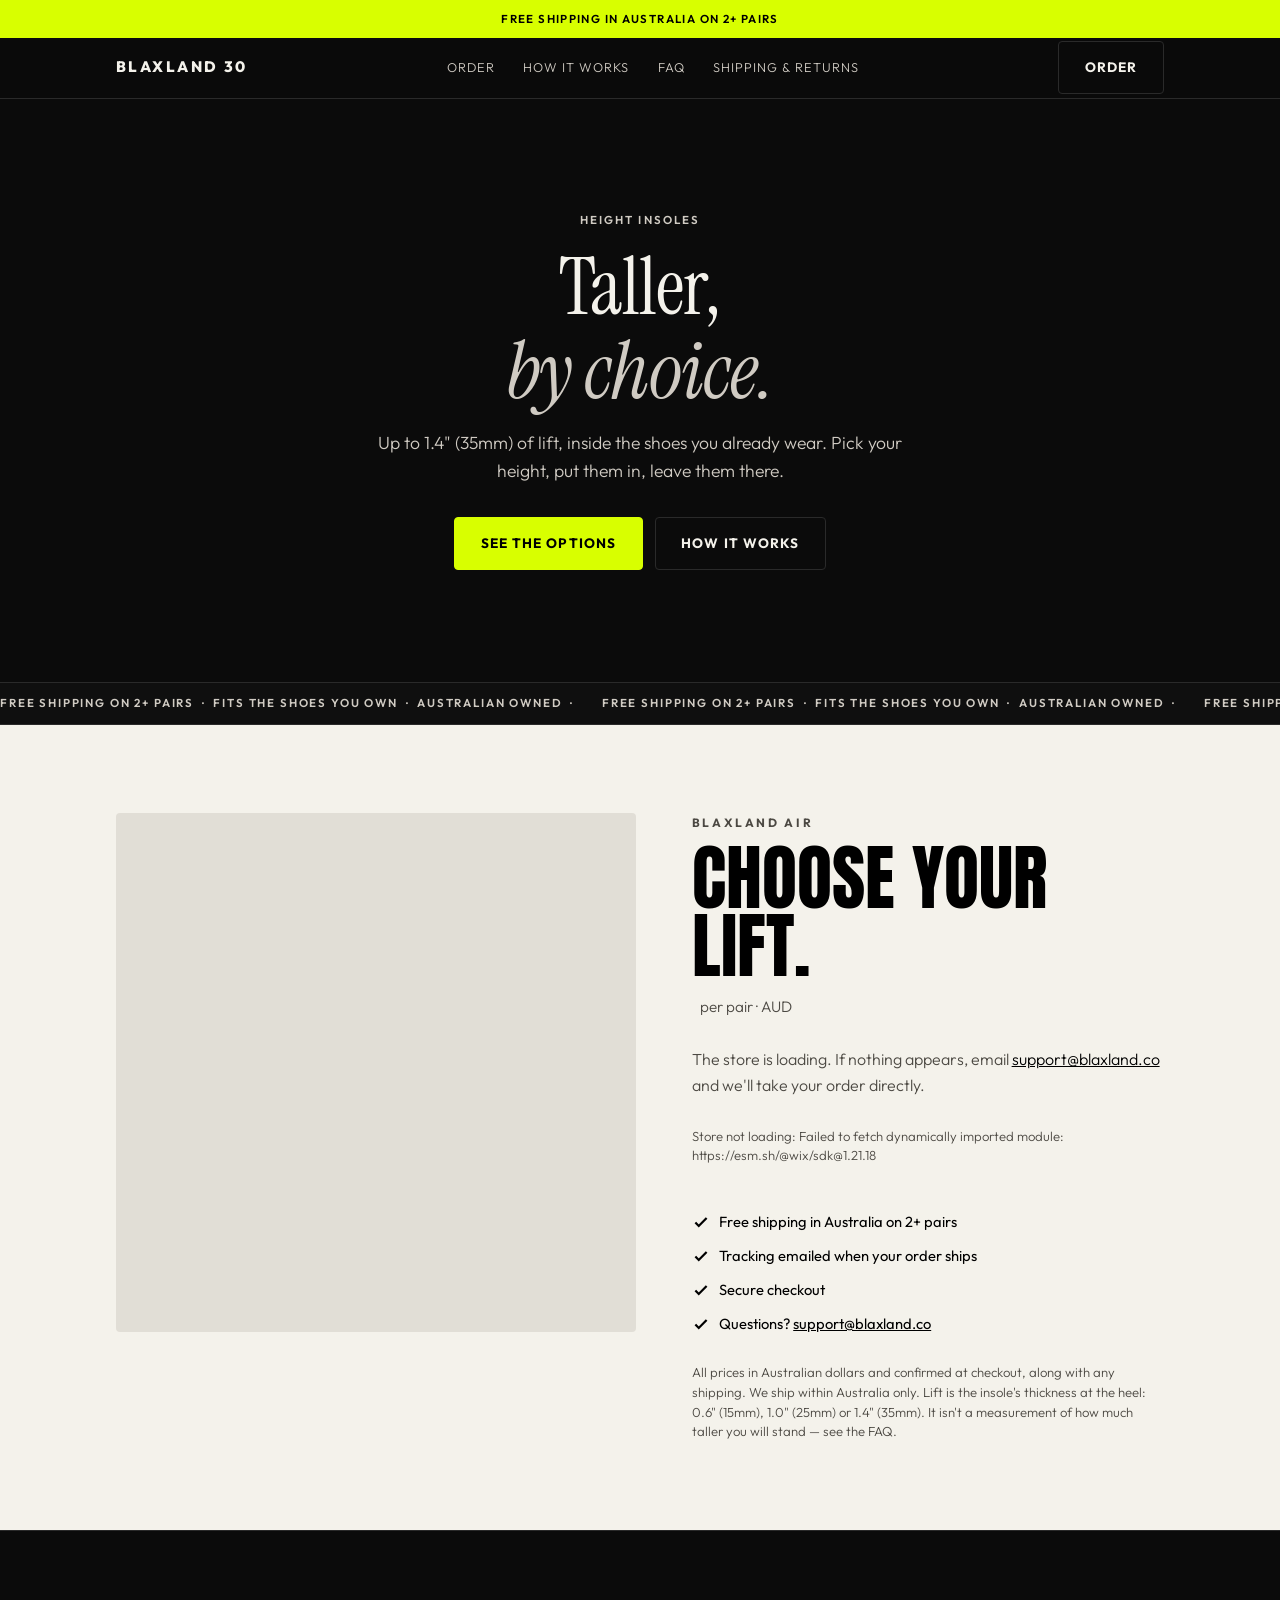
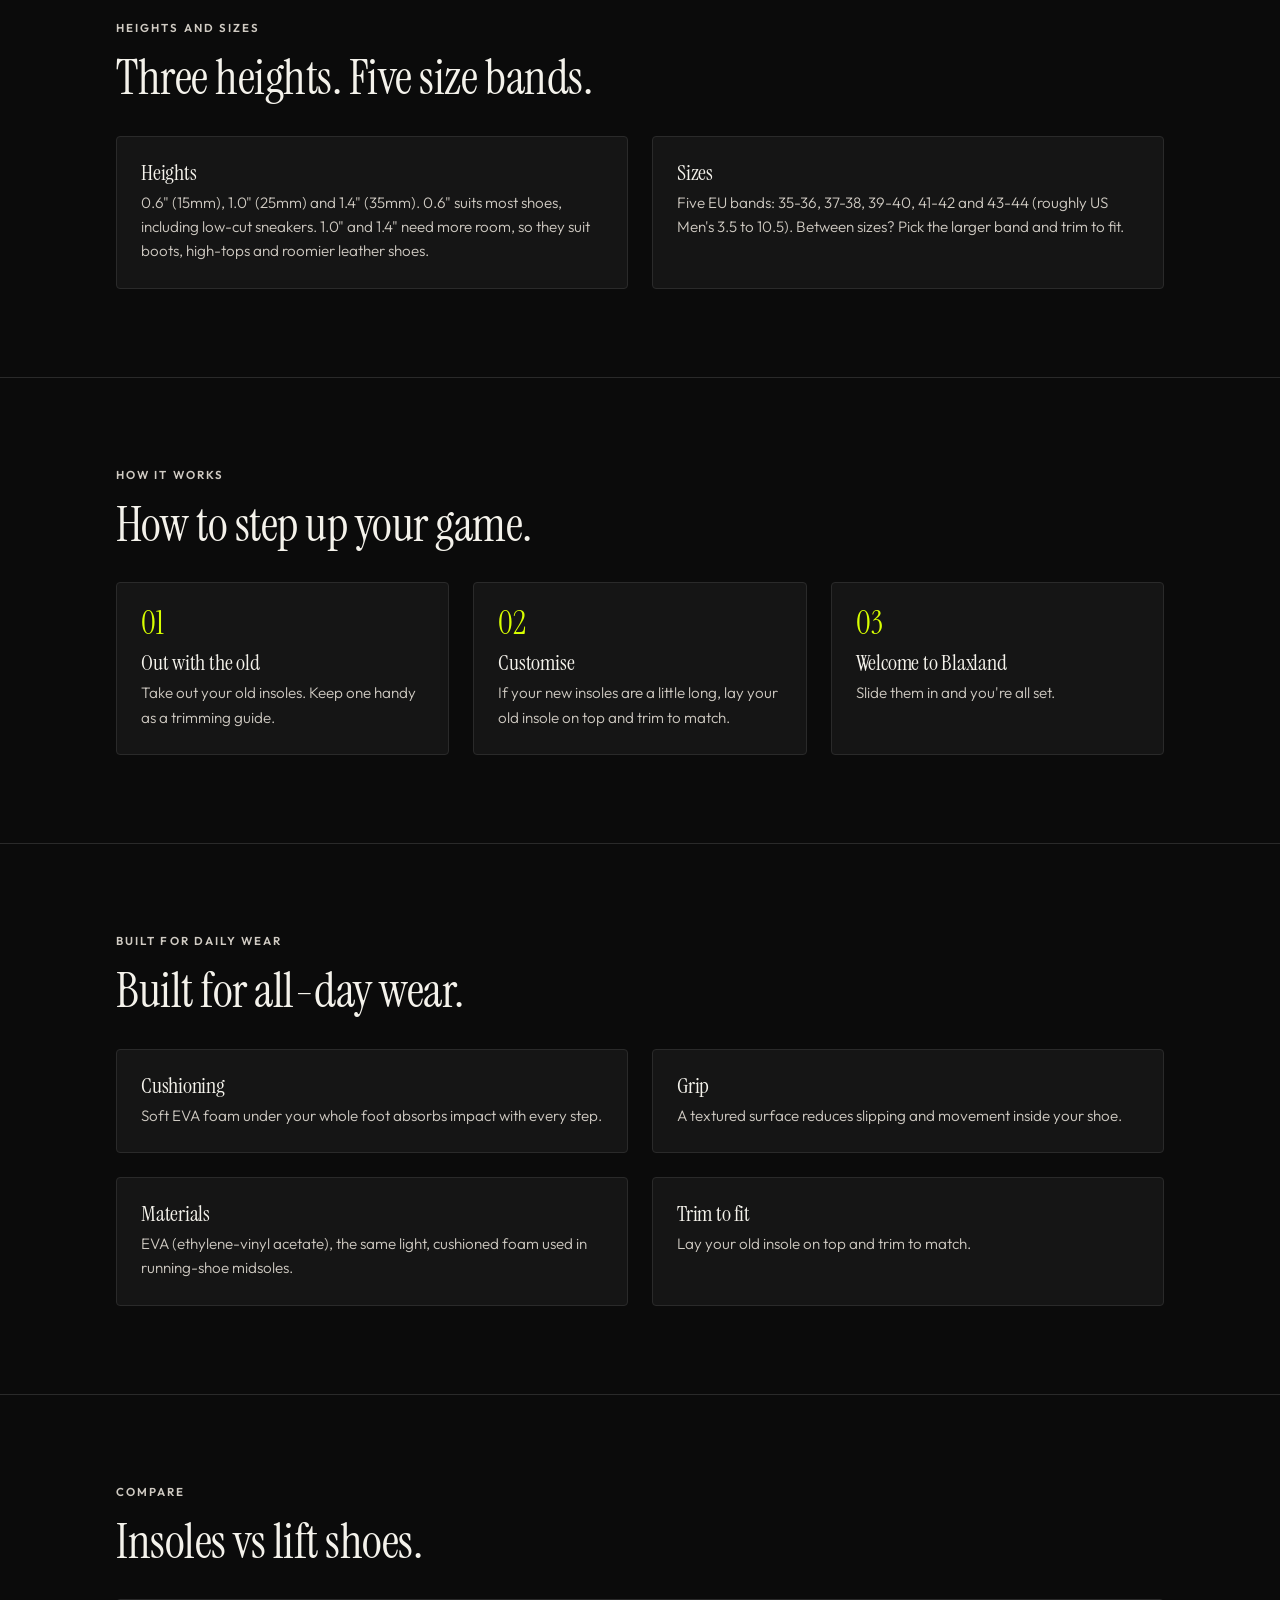
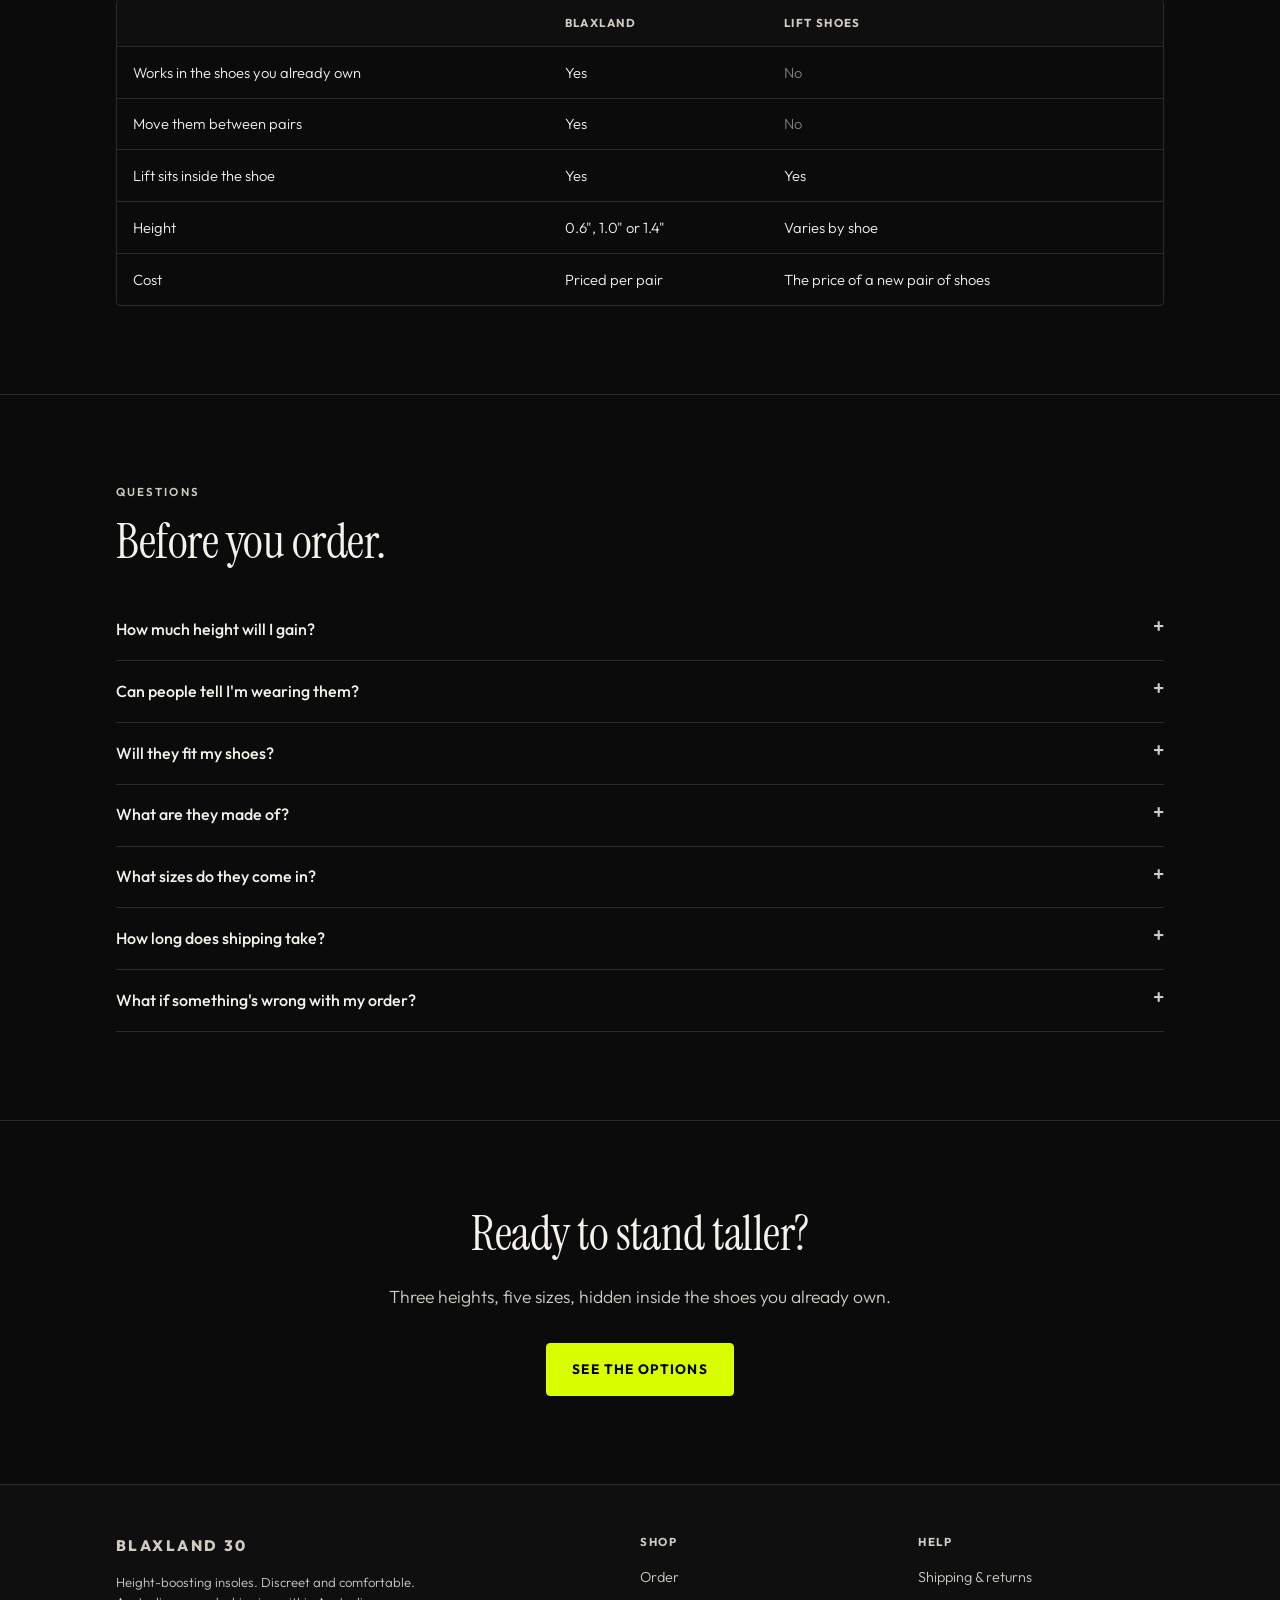
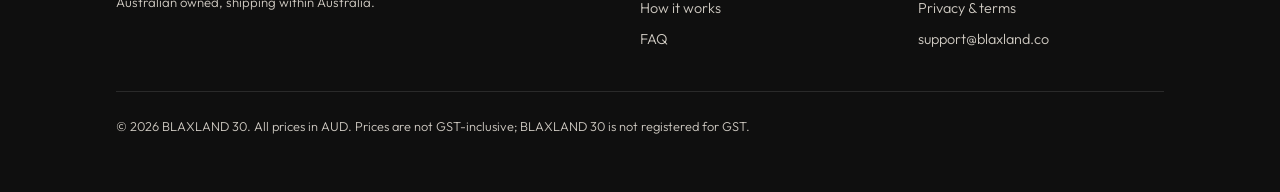
==== index.html @ 65d89110 "Checkout mechanics: welcome coupon, email pre-fill, clean cart, Omnisend - Omnisend snippet on every" ====
<!doctype html>
<html lang="en-AU">
  <head>
    <meta charset="utf-8" />
    <meta name="viewport" content="width=device-width, initial-scale=1" />
    <title>BLAXLAND 30 · Height Insoles</title>
    <meta
      name="description"
      content="Height insoles in 0.6&quot;, 1.0&quot; and 1.4&quot; lifts. EU sizes 35-44. Free shipping in Australia on 2+ pairs."
    />
    <meta name="theme-color" content="#0b0b0b" />
    <link rel="canonical" href="https://blaxland.co/" />

    <meta property="og:type" content="website" />
    <meta property="og:title" content="BLAXLAND 30 · Height Insoles" />
    <meta
      property="og:description"
      content="Height insoles in 0.6&quot;, 1.0&quot; and 1.4&quot; lifts. EU sizes 35-44. Free shipping in Australia on 2+ pairs."
    />
    <meta property="og:url" content="https://blaxland.co/" />

    <link rel="preconnect" href="https://fonts.googleapis.com" />
    <link rel="preconnect" href="https://fonts.gstatic.com" crossorigin />
    <link
      href="https://fonts.googleapis.com/css2?family=Anton&family=Instrument+Serif:ital@0;1&family=Outfit:wght@300;400;500;600;700;800&display=swap"
      rel="stylesheet"
    />
    <link rel="stylesheet" href="assets/css/site.css" />
  </head>

  <body>
    <div class="announce">Free shipping in Australia on 2+ pairs</div>

    <header class="nav">
      <div class="wrap nav-inner">
        <a class="wordmark" href="index.html">BLAXLAND 30</a>
        <ul class="nav-links">
          <li><a href="#order">Order</a></li>
          <li><a href="#how">How it works</a></li>
          <li><a href="#faq">FAQ</a></li>
          <li><a href="policies.html">Shipping &amp; returns</a></li>
        </ul>
        <a class="btn btn-ghost" href="#order">Order</a>
      </div>
    </header>

    <main>
      <!-- HERO -->
      <section class="hero wrap">
        <p class="eyebrow">Height insoles</p>
        <h1>Taller,<br /><em>by choice.</em></h1>
        <p class="lede">
          Up to 1.4" (35mm) of lift, inside the shoes you already wear. Pick
          your height, put them in, leave them there.
        </p>
        <div class="hero-actions">
          <a class="btn" href="#order">See the options</a>
          <a class="btn btn-ghost" href="#how">How it works</a>
        </div>
      </section>

      <div class="marquee" aria-hidden="true">
        <div class="marquee-track">
          <span
            >Free shipping on 2+ pairs &nbsp;·&nbsp; Fits the shoes you own
            &nbsp;·&nbsp; Australian owned &nbsp;·&nbsp;
          </span>
        </div>
      </div>

      <!-- ORDER / PRODUCT ------------------------------------------------ -->
      <section id="order" class="buy" aria-labelledby="buy-title">
        <div class="wrap buy-grid">
          <!-- Filled from the Wix product's own photos by shop.js. -->
          <div class="buy-gallery" id="buy-gallery">
            <div class="buy-main"></div>
          </div>

          <div class="buy-panel">
            <div>
              <p class="buy-eyebrow" id="buy-name">Blaxland Air</p>
              <h2 class="buy-title" id="buy-title">Choose your lift.</h2>
              <!-- Price comes from Wix only; hidden until it does. -->
              <p class="buy-price" id="buy-price" hidden>
                <strong id="shop-price"></strong>
                <span id="buy-welcome" class="buy-welcome" hidden></span>
                <span>per pair · AUD</span>
              </p>
            </div>

            <!-- Live options from Wix Stores. Hidden until they load. -->
            <div id="shop" hidden></div>

            <!-- Shown only if the Wix storefront fails to load. -->
            <div id="static-offers" class="buy-fallback">
              <p>
                The store is loading. If nothing appears, email
                <a href="mailto:support@blaxland.co">support@blaxland.co</a> and
                we'll take your order directly.
              </p>
            </div>

            <p class="fineprint" id="shop-fallback" hidden></p>

            <ul class="buy-assure">
              <li>
                <svg width="18" height="18" viewBox="0 0 16 16" fill="none" aria-hidden="true"><path d="M3 8.5l3 3 7-7" stroke="currentColor" stroke-width="2"></path></svg>
                Free shipping in Australia on 2+ pairs
              </li>
              <li>
                <svg width="18" height="18" viewBox="0 0 16 16" fill="none" aria-hidden="true"><path d="M3 8.5l3 3 7-7" stroke="currentColor" stroke-width="2"></path></svg>
                Tracking emailed when your order ships
              </li>
              <li>
                <svg width="18" height="18" viewBox="0 0 16 16" fill="none" aria-hidden="true"><path d="M3 8.5l3 3 7-7" stroke="currentColor" stroke-width="2"></path></svg>
                Secure checkout
              </li>
              <li>
                <svg width="18" height="18" viewBox="0 0 16 16" fill="none" aria-hidden="true"><path d="M3 8.5l3 3 7-7" stroke="currentColor" stroke-width="2"></path></svg>
                <span>Questions? <a href="mailto:support@blaxland.co">support@blaxland.co</a></span>
              </li>
            </ul>

            <p class="fineprint" style="margin: 0">
              All prices in Australian dollars and confirmed at checkout, along
              with any shipping. We ship within Australia only. Lift is the
              insole's thickness at the heel: 0.6" (15mm), 1.0" (25mm) or
              1.4" (35mm). It isn't a measurement of how much taller you will
              stand — see the FAQ.
            </p>
          </div>
        </div>
      </section>

      <!-- SIZING ---------------------------------------------------------- -->
      <section>
        <div class="wrap">
          <p class="eyebrow">Heights and sizes</p>
          <h2>Three heights. Five size bands.</h2>
          <div class="grid grid-2" style="margin-top: 2rem">
            <div class="card">
              <h3>Heights</h3>
              <p>
                0.6" (15mm), 1.0" (25mm) and 1.4" (35mm). 0.6" suits most
                shoes, including low-cut sneakers. 1.0" and 1.4" need more
                room, so they suit boots, high-tops and roomier leather shoes.
              </p>
            </div>
            <div class="card">
              <h3>Sizes</h3>
              <p>
                Five EU bands: 35-36, 37-38, 39-40, 41-42 and 43-44 (roughly US
                Men's 3.5 to 10.5). Between sizes? Pick the larger band and trim
                to fit.
              </p>
            </div>
          </div>
        </div>
      </section>

      <!-- HOW IT WORKS ---------------------------------------------------- -->
      <section id="how">
        <div class="wrap">
          <p class="eyebrow">How it works</p>
          <h2>How to step up your game.</h2>
          <div class="grid grid-3" style="margin-top: 2rem">
            <div class="card">
              <span class="step-num">01</span>
              <h3>Out with the old</h3>
              <p>
                Take out your old insoles. Keep one handy as a trimming guide.
              </p>
            </div>
            <div class="card">
              <span class="step-num">02</span>
              <h3>Customise</h3>
              <p>
                If your new insoles are a little long, lay your old insole on top
                and trim to match.
              </p>
            </div>
            <div class="card">
              <span class="step-num">03</span>
              <h3>Welcome to Blaxland</h3>
              <p>Slide them in and you're all set.</p>
            </div>
          </div>
        </div>
      </section>

      <!-- COMFORT --------------------------------------------------------- -->
      <section>
        <div class="wrap">
          <p class="eyebrow">Built for daily wear</p>
          <h2>Built for all-day wear.</h2>
          <div class="grid grid-2" style="margin-top: 2rem">
            <div class="card">
              <h3>Cushioning</h3>
              <p>
                Soft EVA foam under your whole foot absorbs impact with every
                step.
              </p>
            </div>
            <div class="card">
              <h3>Grip</h3>
              <p>
                A textured surface reduces slipping and movement inside your
                shoe.
              </p>
            </div>
            <div class="card">
              <h3>Materials</h3>
              <p>
                EVA (ethylene-vinyl acetate), the same light, cushioned foam used
                in running-shoe midsoles.
              </p>
            </div>
            <div class="card">
              <h3>Trim to fit</h3>
              <p>Lay your old insole on top and trim to match.</p>
            </div>
          </div>
        </div>
      </section>

      <!-- COMPARISON ------------------------------------------------------ -->
      <section>
        <div class="wrap">
          <p class="eyebrow">Compare</p>
          <h2>Insoles vs lift shoes.</h2>
          <div class="table-scroll" style="margin-top: 2rem">
            <table>
              <thead>
                <tr>
                  <th scope="col">&nbsp;</th>
                  <th scope="col">Blaxland</th>
                  <th scope="col">Lift shoes</th>
                </tr>
              </thead>
              <tbody>
                <tr>
                  <td>Works in the shoes you already own</td>
                  <td class="yes">Yes</td>
                  <td class="no">No</td>
                </tr>
                <tr>
                  <td>Move them between pairs</td>
                  <td class="yes">Yes</td>
                  <td class="no">No</td>
                </tr>
                <tr>
                  <td>Lift sits inside the shoe</td>
                  <td class="yes">Yes</td>
                  <td class="yes">Yes</td>
                </tr>
                <tr>
                  <td>Height</td>
                  <td>0.6", 1.0" or 1.4"</td>
                  <td>Varies by shoe</td>
                </tr>
                <tr>
                  <td>Cost</td>
                  <td>Priced per pair</td>
                  <td>The price of a new pair of shoes</td>
                </tr>
              </tbody>
            </table>
          </div>
        </div>
      </section>

      <!-- FAQ -->
      <section id="faq">
        <div class="wrap">
          <p class="eyebrow">Questions</p>
          <h2>Before you order.</h2>

          <div style="margin-top: 2rem">
            <details>
              <summary>How much height will I gain?</summary>
              <div class="answer">
                Choose 0.6" (15mm), 1.0" (25mm) or 1.4" (35mm) of heel lift.
                That figure is the thickness of the insole, not a promise about
                your standing height — some of the lift is absorbed by your foot
                and the shoe, and how much varies between people and between
                shoes. Start with 0.6" for low-cut shoes and go taller in boots
                and high-tops.
              </div>
            </details>

            <details>
              <summary>Can people tell I'm wearing them?</summary>
              <div class="answer">
                Not if you match the lift to the shoe. The insole sits
                completely inside, so there's no visible heel.
              </div>
            </details>

            <details>
              <summary>Will they fit my shoes?</summary>
              <div class="answer">
                0.6" suits most shoes, including low-cut sneakers. 1.0" and
                1.4" need more room, so they suit boots, high-tops and roomier
                leather shoes.
              </div>
            </details>

            <details>
              <summary>What are they made of?</summary>
              <div class="answer">
                EVA (ethylene-vinyl acetate), a flexible, lightweight foam. We
                chose it for comfort, shock absorption and, of course, the lift.
              </div>
            </details>

            <details>
              <summary>What sizes do they come in?</summary>
              <div class="answer">
                Five EU size bands: 35-36, 37-38, 39-40, 41-42 and 43-44
                (roughly US Men's 3.5 to 10.5). Between sizes? Pick the larger
                band and trim to fit.
              </div>
            </details>

            <details>
              <summary>How long does shipping take?</summary>
              <div class="answer">
                We ship within Australia only. Shipping is calculated and shown
                at checkout, before you pay. We'll email you a tracking link
                when your order ships. We're currently confirming delivery times
                with our supplier and will publish them here rather than guess.
              </div>
            </details>

            <details>
              <summary>What if something's wrong with my order?</summary>
              <div class="answer">
                Email
                <a href="mailto:support@blaxland.co">support@blaxland.co</a> with
                your order number. If an item is faulty or not as described you
                are entitled to a repair, replacement or refund under the
                Australian Consumer Law, and nothing we say takes that away.
              </div>
            </details>
          </div>
        </div>
      </section>

      <section>
        <div class="wrap" style="text-align: center">
          <h2>Ready to stand taller?</h2>
          <p class="lede" style="margin-inline: auto">
            Three heights, five sizes, hidden inside the shoes you already own.
          </p>
          <div class="hero-actions">
            <a class="btn" href="#order">See the options</a>
          </div>
        </div>
      </section>
    </main>

    <footer>
      <div class="wrap">
        <div class="footer-grid">
          <div>
            <a class="wordmark" href="index.html">BLAXLAND 30</a>
            <p class="fineprint" style="margin-top: 0.9rem; max-width: 22rem">
              Height-boosting insoles. Discreet and comfortable. Australian
              owned, shipping within Australia.
            </p>
          </div>
          <div>
            <h4>Shop</h4>
            <ul>
              <li><a href="#order">Order</a></li>
              <li><a href="#how">How it works</a></li>
              <li><a href="#faq">FAQ</a></li>
            </ul>
          </div>
          <div>
            <h4>Help</h4>
            <ul>
              <li><a href="policies.html">Shipping &amp; returns</a></li>
              <li><a href="policies.html#privacy">Privacy &amp; terms</a></li>
              <li>
                <a href="mailto:support@blaxland.co">support@blaxland.co</a>
              </li>
            </ul>
          </div>
        </div>
        <p class="footer-legal">
          &copy; <span data-year>2026</span> BLAXLAND 30. All prices in AUD.
          Prices are not GST-inclusive; BLAXLAND 30 is not registered for GST.
        </p>
      </div>
    </footer>

    <script src="assets/js/site.js"></script>
    <script src="assets/js/wix-config.js"></script>
    <script type="module" src="assets/js/shop.js"></script>
    <!-- Omnisend: signup popup, form events and on-site tracking. Brand ID is
         public (it ships to every visitor's browser by design). -->
    <script type="text/javascript">
      window.omnisend = window.omnisend || [];
      omnisend.push(["brandID", "6ae2e3609a7bffffbe02c03d"]);
      omnisend.push(["track", "$pageViewed"]);
      !function(){var e=document.createElement("script");e.type="text/javascript",e.async=!0,e.src="https://omnisnippet1.com/inshop/launcher-v2.js";var t=document.getElementsByTagName("script")[0];t.parentNode.insertBefore(e,t)}();
    </script>
  </body>
</html>
---- assets/css/site.css ----
/* BLAXLAND 30 — design tokens.
   Base and type carried over from the Base44 build; accent rebuilt around the
   product's lime.

   THE LIME RULE, and it is not negotiable:
     black on lime .... 18.2:1   use this
     lime on near-black 17.1:1   use this
     WHITE on lime ..... 1.2:1   never. fails every standard.
     lime on cream ..... 1.0:1   never. literally invisible.
   Lime is a surface you put BLACK text on, or text on a dark background.
   Anywhere --lime is a background, the foreground must be --ink.

   Hue 69deg is sampled from the product images (three files agreed at 66-72).
   Saturation is pushed well past the product's own ~55% for screen punch, so
   the accent is more vivid than the physical insole. Confirm against a real
   photo before launch.

   Run tools/contrast.py after ANY change here. Every pair must pass WCAG AA.
*/

:root {
  --bg: #0b0b0b;
  --ink: #000;
  --surface: hsl(0 0% 8.2%);
  --surface-2: hsl(0 0% 5.9%);
  --fg: hsl(42 31% 94%);
  --muted: hsl(37 12% 79%);
  --muted-bg: hsl(0 0% 12%);

  /* The one accent. ~5% of the page, reserved for the action. */
  --lime: #d8ff00;
  --lime-dim: #c7ea00;

  /* Urgency only — a price drop, low stock. Tiny surface area.
     Never a second button; the page must only ever have one loudest thing. */
  --magenta: #ed2ad0;

  --border: hsl(0 0% 16.5%);
  --radius: 0.25rem;
  --font-heading: "Instrument Serif", Georgia, "Times New Roman", serif;
  --font-body: "Outfit", ui-sans-serif, system-ui, -apple-system, sans-serif;
  /* Condensed display face for the buy block's headline and lift figures. */
  --font-display: "Anton", Impact, "Arial Narrow", sans-serif;

  /* Paper: the light ground of the buy block. --paper matches --fg, so the
     cream text colour and the cream panel are one colour, not two. Lime is
     never text or a lone boundary on paper (1.0:1) — only an accent sitting
     on --ink, or a button wearing an ink border. */
  --paper: hsl(42 31% 94%);
  --paper-2: hsl(43 15% 86%);
  --ink-soft: hsl(40 6% 28%);
  --line: hsl(40 6% 50%);
  --wrap: 68rem;
}

*,
*::before,
*::after {
  box-sizing: border-box;
}

html {
  scroll-behavior: smooth;
  -webkit-text-size-adjust: 100%;
}

body {
  margin: 0;
  background: var(--bg);
  color: var(--fg);
  font-family: var(--font-body);
  font-size: 1rem;
  line-height: 1.6;
  font-weight: 300;
  overflow-x: hidden;
}

img,
video {
  max-width: 100%;
  height: auto;
  display: block;
}

a {
  color: inherit;
}

::selection {
  background: var(--lime);
  color: var(--ink);
}

:focus-visible {
  outline: 2px solid var(--lime);
  outline-offset: 3px;
}

/* ---------- type ---------- */

h1,
h2,
h3 {
  font-family: var(--font-heading);
  font-weight: 400;
  letter-spacing: -0.01em;
  line-height: 1.05;
  margin: 0 0 0.5em;
}

h1 {
  font-size: clamp(2.5rem, 11vw, 5rem);
}
h2 {
  font-size: clamp(1.9rem, 7vw, 3rem);
}
h3 {
  font-size: clamp(1.15rem, 4vw, 1.4rem);
}

p {
  margin: 0 0 1rem;
}

.eyebrow {
  font-family: var(--font-body);
  font-size: 0.72rem;
  font-weight: 600;
  letter-spacing: 0.18em;
  text-transform: uppercase;
  color: var(--muted);
  margin: 0 0 1rem;
}

.lede {
  font-size: 1.1rem;
  color: var(--muted);
  max-width: 34rem;
}

.muted {
  color: var(--muted);
}

.fineprint {
  font-size: 0.82rem;
  color: var(--muted);
  line-height: 1.5;
}

/* ---------- layout ---------- */

.wrap {
  width: 100%;
  max-width: var(--wrap);
  margin-inline: auto;
  padding-inline: 1.25rem;
}

section {
  padding-block: clamp(3rem, 9vw, 5.5rem);
  border-top: 1px solid var(--border);
}

section:first-of-type {
  border-top: 0;
}

.grid {
  display: grid;
  gap: 1.5rem;
}

@media (min-width: 46rem) {
  .grid-2 {
    grid-template-columns: repeat(2, 1fr);
  }
  .grid-3 {
    grid-template-columns: repeat(3, 1fr);
  }
  .grid-4 {
    grid-template-columns: repeat(4, 1fr);
  }
}

/* ---------- announcement + nav ---------- */

.announce {
  background: var(--lime);
  color: var(--ink);
  text-align: center;
  font-size: 0.72rem;
  font-weight: 600;
  letter-spacing: 0.12em;
  text-transform: uppercase;
  padding: 0.6rem 1rem;
}

.nav {
  position: sticky;
  top: 0;
  z-index: 50;
  background: rgba(11, 11, 11, 0.92);
  backdrop-filter: blur(10px);
  border-bottom: 1px solid var(--border);
}

.nav-inner {
  display: flex;
  align-items: center;
  justify-content: space-between;
  gap: 1rem;
  min-height: 3.75rem;
}

.wordmark {
  font-family: var(--font-body);
  font-weight: 800;
  letter-spacing: 0.16em;
  font-size: 0.95rem;
  text-decoration: none;
  white-space: nowrap;
}

.nav-links {
  display: none;
  gap: 1.75rem;
  list-style: none;
  margin: 0;
  padding: 0;
  font-size: 0.8rem;
  letter-spacing: 0.08em;
  text-transform: uppercase;
}

.nav-links a {
  text-decoration: none;
  color: var(--muted);
  transition: color 0.15s;
}

.nav-links a:hover {
  color: var(--fg);
}

@media (min-width: 52rem) {
  .nav-links {
    display: flex;
  }
}

/* ---------- hero ---------- */

.hero {
  padding-block: clamp(3.5rem, 12vw, 7rem);
  text-align: center;
}

.hero h1 {
  margin-bottom: 1rem;
}

.hero h1 em {
  font-style: italic;
  color: var(--muted);
}

.hero .lede {
  margin-inline: auto;
}

.hero-actions {
  display: flex;
  flex-wrap: wrap;
  gap: 0.75rem;
  justify-content: center;
  margin-top: 2rem;
}

/* ---------- buttons ---------- */

.btn {
  display: inline-flex;
  align-items: center;
  justify-content: center;
  gap: 0.5rem;
  padding: 0.9rem 1.6rem;
  border: 1px solid var(--lime);
  border-radius: var(--radius);
  background: var(--lime);
  color: var(--ink);
  font-family: var(--font-body);
  font-size: 0.85rem;
  font-weight: 700;
  letter-spacing: 0.08em;
  text-transform: uppercase;
  text-decoration: none;
  cursor: pointer;
  transition: opacity 0.15s, background 0.15s;
}

.btn:hover {
  opacity: 0.85;
}

.btn-ghost {
  background: transparent;
  color: var(--fg);
  border-color: var(--border);
}

.btn-ghost:hover {
  border-color: var(--fg);
  opacity: 1;
}

.btn[aria-disabled="true"] {
  opacity: 0.4;
  cursor: not-allowed;
  pointer-events: none;
}

.btn-block {
  width: 100%;
}

/* ---------- marquee ---------- */

.marquee {
  overflow: hidden;
  border-block: 1px solid var(--border);
  background: var(--surface-2);
  padding-block: 0.7rem;
}

.marquee-track {
  display: flex;
  width: max-content;
  animation: marquee 22s linear infinite;
}

.marquee span {
  font-size: 0.72rem;
  font-weight: 600;
  letter-spacing: 0.16em;
  text-transform: uppercase;
  color: var(--muted);
  white-space: nowrap;
  padding-right: 1.5rem;
}

@keyframes marquee {
  from {
    transform: translateX(0);
  }
  to {
    transform: translateX(-33.3333%);
  }
}

/* ---------- offers ---------- */

.offers {
  display: grid;
  gap: 1rem;
}

@media (min-width: 46rem) {
  .offers {
    grid-template-columns: repeat(3, 1fr);
    align-items: start;
  }
}

.offer {
  position: relative;
  border: 1px solid var(--border);
  border-radius: var(--radius);
  background: var(--surface);
  padding: 1.75rem 1.5rem 1.5rem;
  display: flex;
  flex-direction: column;
  gap: 0.35rem;
}

.offer[data-featured] {
  border-color: var(--fg);
}

.offer-badge {
  position: absolute;
  top: -0.65rem;
  left: 1.5rem;
  background: var(--lime);
  color: var(--ink);
  font-size: 0.64rem;
  font-weight: 700;
  letter-spacing: 0.12em;
  text-transform: uppercase;
  padding: 0.25rem 0.6rem;
  border-radius: var(--radius);
}

.offer-label {
  font-size: 0.75rem;
  font-weight: 600;
  letter-spacing: 0.14em;
  text-transform: uppercase;
  color: var(--muted);
}

.offer-price {
  font-family: var(--font-heading);
  font-size: 2.5rem;
  line-height: 1;
  margin: 0.25rem 0;
}

.offer-per {
  font-size: 0.85rem;
  color: var(--muted);
}

.offer-note {
  font-size: 0.88rem;
  color: var(--muted);
  margin: 0.5rem 0 1.25rem;
  flex: 1;
}

/* ---------- live product from Wix ----------
   Built only from existing tokens. No new colours, no new type, no new
   radius — the live card has to sit beside the static ones unnoticed. */

.shop-img {
  width: 100%;
  aspect-ratio: 1 / 1;
  object-fit: cover;
  border-radius: var(--radius);
  background: var(--surface-2);
  margin-bottom: 1.1rem;
}

/* ---------- blur-up image placeholder ----------
   The wrapper carries an inline aspect-ratio and a ~20px blurred copy of the
   photo as a background data-URI. The space is reserved before anything loads
   (so the page never jumps — CLS stays at zero) and the visitor sees a blurred
   impression of the real photo immediately, with no extra request. The full
   image fades in on top once it arrives. Generate both with tools/images.py. */

.ph {
  position: relative;
  width: 100%;
  overflow: hidden;
  border-radius: var(--radius);
  background-color: var(--surface-2);
  background-size: cover;
  background-position: center;
  background-repeat: no-repeat;
}

.ph img {
  display: block;
  width: 100%;
  height: auto;
  opacity: 0;
  transition: opacity 0.35s ease;
}

.ph img.loaded {
  opacity: 1;
}

@media (prefers-reduced-motion: reduce) {
  .ph img {
    transition: none;
  }
}

.field {
  display: block;
  margin: 0 0 0.85rem;
}

.field-label {
  display: block;
  font-size: 0.72rem;
  font-weight: 600;
  letter-spacing: 0.14em;
  text-transform: uppercase;
  color: var(--muted);
  margin-bottom: 0.4rem;
}

.field select {
  width: 100%;
  padding: 0.75rem 2.2rem 0.75rem 0.9rem;
  background-color: var(--surface-2);
  color: var(--fg);
  border: 1px solid var(--border);
  border-radius: var(--radius);
  font-family: var(--font-body);
  font-size: 0.95rem;
  line-height: 1.3;
  appearance: none;
  cursor: pointer;
  background-image: url("data:image/svg+xml,%3Csvg xmlns='http://www.w3.org/2000/svg' width='12' height='8' viewBox='0 0 12 8'%3E%3Cpath fill='%23CFCAC3' d='M1 1.5 6 6.5l5-5'/%3E%3C/svg%3E");
  background-repeat: no-repeat;
  background-position: right 0.9rem center;
}

.field select:hover {
  border-color: var(--fg);
}

#shop-msg:empty {
  display: none;
}

#shop-msg {
  margin: 0.75rem 0 0;
}

/* ---------- feature rows / cards ---------- */

.card {
  border: 1px solid var(--border);
  border-radius: var(--radius);
  background: var(--surface);
  padding: 1.5rem;
}

.card h3 {
  margin-bottom: 0.4rem;
}

.card p {
  margin: 0;
  color: var(--muted);
  font-size: 0.95rem;
}

.step-num {
  font-family: var(--font-heading);
  font-size: 2rem;
  color: var(--lime);
  line-height: 1;
  display: block;
  margin-bottom: 0.75rem;
}

/* ---------- comparison table ---------- */

.table-scroll {
  overflow-x: auto;
  border: 1px solid var(--border);
  border-radius: var(--radius);
}

table {
  width: 100%;
  border-collapse: collapse;
  font-size: 0.92rem;
  min-width: 30rem;
}

th,
td {
  text-align: left;
  padding: 0.85rem 1rem;
  border-bottom: 1px solid var(--border);
}

thead th {
  font-family: var(--font-body);
  font-size: 0.72rem;
  font-weight: 700;
  letter-spacing: 0.12em;
  text-transform: uppercase;
  color: var(--muted);
  background: var(--surface-2);
}

tbody tr:last-child td {
  border-bottom: 0;
}

.yes {
  color: var(--fg);
}
.no {
  color: var(--muted);
  opacity: 0.6;
}

/* ---------- FAQ ---------- */

details {
  border-bottom: 1px solid var(--border);
}

details summary {
  cursor: pointer;
  padding: 1.1rem 2rem 1.1rem 0;
  font-weight: 500;
  position: relative;
  list-style: none;
}

details summary::-webkit-details-marker {
  display: none;
}

details summary::after {
  content: "+";
  position: absolute;
  right: 0;
  top: 1rem;
  font-size: 1.3rem;
  color: var(--muted);
  line-height: 1;
}

details[open] summary::after {
  content: "–";
}

details .answer {
  padding: 0 0 1.2rem;
  color: var(--muted);
  max-width: 48rem;
}

/* ---------- notice ---------- */

/* Urgency only. If this appears more than once on a page, something is wrong. */
.notice {
  border: 1px solid var(--magenta);
  border-left-width: 3px;
  border-radius: var(--radius);
  background: rgba(237, 42, 208, 0.08);
  padding: 1.1rem 1.25rem;
  font-size: 0.92rem;
}

.notice strong {
  display: block;
  margin-bottom: 0.3rem;
  font-weight: 600;
}

/* ---------- footer ---------- */

footer {
  border-top: 1px solid var(--border);
  padding-block: 3rem 2.5rem;
  background: var(--surface-2);
}

.footer-grid {
  display: grid;
  gap: 2rem;
}

@media (min-width: 46rem) {
  .footer-grid {
    grid-template-columns: 2fr 1fr 1fr;
  }
}

footer h4 {
  font-family: var(--font-body);
  font-size: 0.72rem;
  font-weight: 700;
  letter-spacing: 0.14em;
  text-transform: uppercase;
  color: var(--muted);
  margin: 0 0 0.9rem;
}

footer ul {
  list-style: none;
  margin: 0;
  padding: 0;
  display: grid;
  gap: 0.5rem;
  font-size: 0.9rem;
}

footer a {
  color: var(--muted);
  text-decoration: none;
}

footer a:hover {
  color: var(--fg);
}

.footer-legal {
  margin-top: 2.5rem;
  padding-top: 1.5rem;
  border-top: 1px solid var(--border);
  font-size: 0.8rem;
  color: var(--muted);
}

/* ---------- policy tabs ---------- */

.policy-nav {
  display: flex;
  flex-wrap: wrap;
  gap: 0.5rem;
  margin-bottom: 2.5rem;
}

.policy-nav a {
  font-size: 0.78rem;
  font-weight: 600;
  letter-spacing: 0.1em;
  text-transform: uppercase;
  text-decoration: none;
  padding: 0.55rem 1rem;
  border: 1px solid var(--border);
  border-radius: var(--radius);
  color: var(--muted);
}

.policy-nav a:hover {
  border-color: var(--fg);
  color: var(--fg);
}

.policy-block {
  margin-bottom: 3rem;
  scroll-margin-top: 5rem;
}

.policy-block dl {
  margin: 0;
}

.policy-block dt {
  font-weight: 600;
  margin-top: 1.5rem;
}

.policy-block dd {
  margin: 0.35rem 0 0;
  color: var(--muted);
}

@media (prefers-reduced-motion: reduce) {
  html {
    scroll-behavior: auto;
  }
  *,
  *::before,
  *::after {
    animation-duration: 0.01ms !important;
    animation-iteration-count: 1 !important;
    transition-duration: 0.01ms !important;
  }
}

/* ---------- buy block (product page) ----------
   Light "paper" panel so the moment of purchase is the brightest thing on a
   dark page. Same lime rule applies: the button is lime with ink text AND an
   ink border, because lime against paper has no visible edge at all. */

.buy {
  background: var(--paper);
  color: var(--ink);
  border-top: 0;
}

.buy a {
  color: var(--ink);
}

.buy :focus-visible {
  outline-color: var(--ink);
}

.buy-grid {
  display: grid;
  gap: 2.5rem;
  align-items: start;
}

@media (min-width: 52rem) {
  .buy-grid {
    grid-template-columns: minmax(0, 1.1fr) minmax(0, 1fr);
    gap: 3.5rem;
  }
  /* Clears the sticky header (min-height 3.75rem) with room to spare. */
  .buy-gallery {
    position: sticky;
    top: 5.25rem;
  }
}

.buy-main {
  width: 100%;
  aspect-ratio: 1 / 1;
  border-radius: var(--radius);
  background: var(--paper-2);
  overflow: hidden;
}

.buy-main img {
  width: 100%;
  height: 100%;
  object-fit: cover;
}

.buy-thumbs {
  display: flex;
  flex-wrap: wrap;
  gap: 0.6rem;
  margin-top: 0.6rem;
}

.buy-thumb {
  width: 4.5rem;
  height: 4.5rem;
  padding: 0;
  border: 1px solid var(--line);
  border-radius: var(--radius);
  background: var(--paper-2);
  overflow: hidden;
  cursor: pointer;
}

.buy-thumb[aria-pressed="true"] {
  border: 2px solid var(--ink);
}

.buy-thumb img {
  width: 100%;
  height: 100%;
  object-fit: cover;
}

.buy-panel {
  display: flex;
  flex-direction: column;
  gap: 1.75rem;
  min-width: 0;
}

.buy-eyebrow {
  font-size: 0.75rem;
  font-weight: 700;
  letter-spacing: 0.22em;
  text-transform: uppercase;
  color: var(--ink-soft);
  margin: 0 0 0.75rem;
}

.buy-title {
  font-family: var(--font-display);
  font-weight: 400;
  font-size: clamp(2.75rem, 7vw, 4.5rem);
  line-height: 0.95;
  letter-spacing: 0;
  text-transform: uppercase;
  color: var(--ink);
  margin: 0;
}

.buy-price {
  display: flex;
  align-items: baseline;
  gap: 0.5rem;
  margin: 0.9rem 0 0;
  font-size: 0.95rem;
  color: var(--ink-soft);
}

.buy-price strong {
  font-family: var(--font-display);
  font-weight: 400;
  font-size: 1.75rem;
  letter-spacing: 0.01em;
  color: var(--ink);
}

.buy-price {
  flex-wrap: wrap;
}

#shop-price.is-struck {
  font-size: 1.2rem;
  color: var(--ink-soft);
  text-decoration: line-through;
  text-decoration-thickness: 2px;
}

.buy-welcome {
  display: inline-flex;
  align-items: baseline;
  flex-wrap: wrap;
  gap: 0.5rem;
}

.buy-welcome[hidden] {
  display: none;
}

.buy-welcome strong {
  font-family: var(--font-display);
  font-weight: 400;
  font-size: 1.75rem;
  letter-spacing: 0.01em;
  color: var(--ink);
}

.buy-welcome-tag {
  align-self: center;
  background: var(--ink);
  color: var(--lime);
  font-size: 0.62rem;
  font-weight: 700;
  letter-spacing: 0.14em;
  text-transform: uppercase;
  padding: 0.25rem 0.5rem;
  border-radius: 2px;
}

.choice-group {
  border: 0;
  margin: 0;
  padding: 0;
  min-width: 0;
}

.choice-group legend {
  padding: 0;
  margin-bottom: 0.75rem;
  font-size: 0.75rem;
  font-weight: 700;
  letter-spacing: 0.18em;
  text-transform: uppercase;
  color: var(--ink);
}

.choice-row {
  display: grid;
  grid-template-columns: repeat(3, minmax(0, 1fr));
  gap: 0.6rem;
}

.pill-row {
  display: flex;
  flex-wrap: wrap;
  gap: 0.5rem;
}

.pair-list {
  display: flex;
  flex-direction: column;
  gap: 0.6rem;
}

.choice {
  position: relative;
  display: block;
}

/* Real radio inputs, visually hidden but still focusable and announced. */
.choice input {
  position: absolute;
  opacity: 0;
  width: 1px;
  height: 1px;
  margin: 0;
}

.choice-face {
  display: flex;
  flex-direction: column;
  gap: 0.3rem;
  height: 100%;
  padding: 0.9rem;
  border: 1px solid var(--line);
  border-radius: var(--radius);
  cursor: pointer;
  transition: border-color 0.15s, background 0.15s;
}

.choice-face:hover {
  border-color: var(--ink);
}

.choice input:checked + .choice-face {
  border: 2px solid var(--ink);
  padding: calc(0.9rem - 1px);
  background: #fff;
}

.choice input:focus-visible + .choice-face {
  outline: 3px solid var(--ink);
  outline-offset: 2px;
}

.lift-bar-wrap {
  display: flex;
  align-items: flex-end;
  height: 2.75rem;
  margin-bottom: 0.25rem;
}

.lift-bar {
  display: block;
  width: 1.6rem;
  height: var(--h, 1rem);
  background: var(--ink);
  border-top: 4px solid var(--lime);
}

.lift-in {
  font-family: var(--font-display);
  font-size: 2rem;
  line-height: 1;
}

.lift-mm {
  font-size: 0.75rem;
  font-weight: 600;
  color: var(--ink-soft);
}

.lift-name {
  margin-top: 0.25rem;
  font-size: 0.92rem;
  font-weight: 700;
}

.lift-fit {
  font-size: 0.8rem;
  line-height: 1.35;
  color: var(--ink-soft);
}

.pill .choice-face {
  flex-direction: row;
  align-items: center;
  justify-content: center;
  min-height: 2.75rem;
  padding: 0 1rem;
  border-radius: 999px;
  font-size: 0.92rem;
  font-weight: 600;
}

.pill input:checked + .choice-face {
  padding: 0 calc(1rem - 1px);
  background: var(--ink);
  color: var(--paper);
}

.pair .choice-face {
  flex-direction: row;
  align-items: center;
  justify-content: space-between;
  gap: 1rem;
  padding: 1rem 1.15rem;
}

.pair input:checked + .choice-face {
  padding: calc(1rem - 1px) calc(1.15rem - 1px);
}

.pair-name {
  display: flex;
  align-items: center;
  flex-wrap: wrap;
  gap: 0.6rem;
  font-size: 1.05rem;
  font-weight: 700;
}

.pair-note {
  font-size: 0.82rem;
  color: var(--ink-soft);
  text-align: right;
}

.pair-tag {
  background: var(--ink);
  color: var(--lime);
  font-size: 0.62rem;
  font-weight: 700;
  letter-spacing: 0.14em;
  text-transform: uppercase;
  padding: 0.25rem 0.5rem;
  border-radius: 2px;
}

.choice-help {
  margin: 0.6rem 0 0;
  font-size: 0.82rem;
  color: var(--ink-soft);
}

.buy .btn {
  border: 2px solid var(--ink);
  padding: 1.15rem 1.6rem;
  font-size: 0.95rem;
}

.buy-summary {
  margin: 0.6rem 0 0;
  text-align: center;
  font-size: 0.82rem;
  color: var(--ink-soft);
}

.buy-summary:empty {
  display: none;
}

.buy-assure {
  list-style: none;
  margin: 0;
  padding: 0;
  display: flex;
  flex-direction: column;
  gap: 0.65rem;
  font-size: 0.92rem;
  font-weight: 400;
}

.buy-assure li {
  display: flex;
  align-items: flex-start;
  gap: 0.6rem;
}

.buy-assure svg {
  flex: none;
  margin-top: 0.2rem;
}

.buy .fineprint,
.buy-fallback {
  color: var(--ink-soft);
}

.buy-fallback p {
  margin: 0;
}

.buy #shop-msg {
  color: var(--ink);
}

@media (max-width: 30rem) {
  .choice-row {
    gap: 0.45rem;
  }
  .choice-face {
    padding: 0.75rem 0.6rem;
  }
  .choice input:checked + .choice-face {
    padding: calc(0.75rem - 1px) calc(0.6rem - 1px);
  }
  .lift-in {
    font-size: 1.6rem;
  }
}
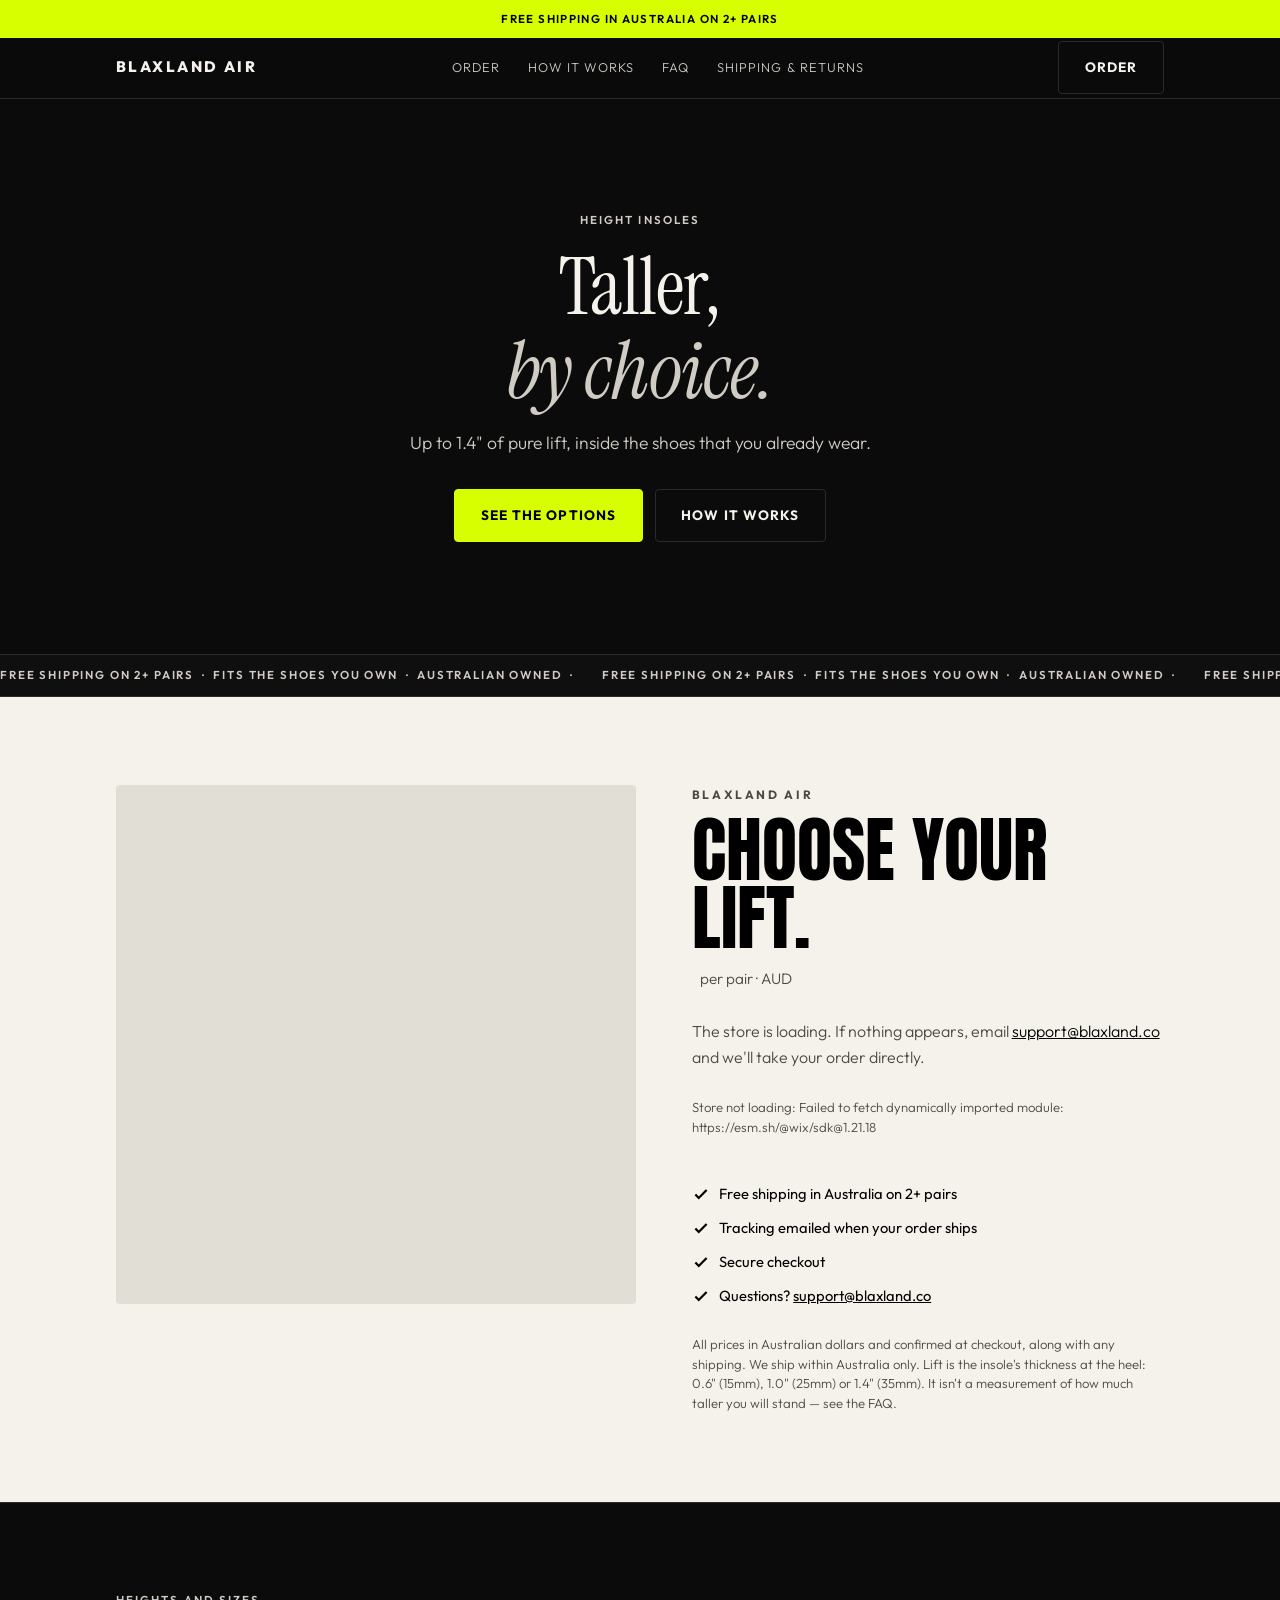
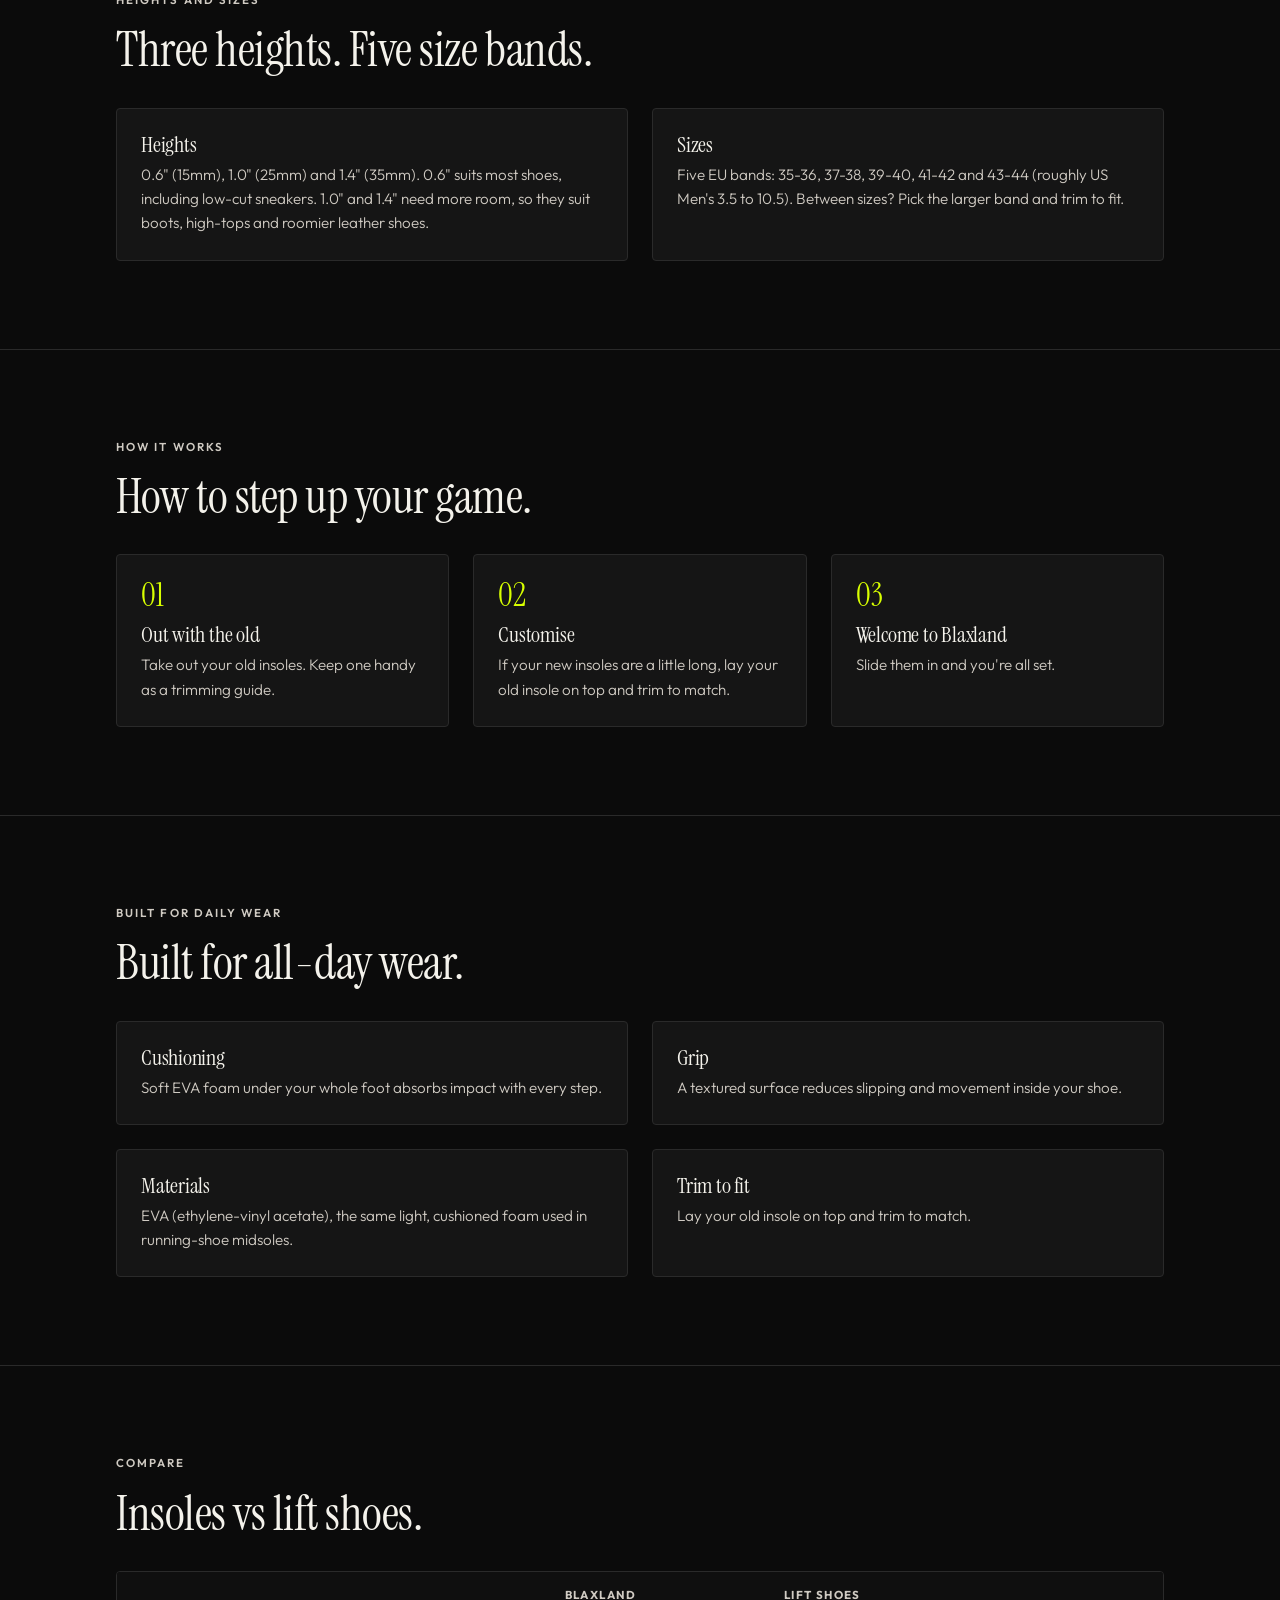
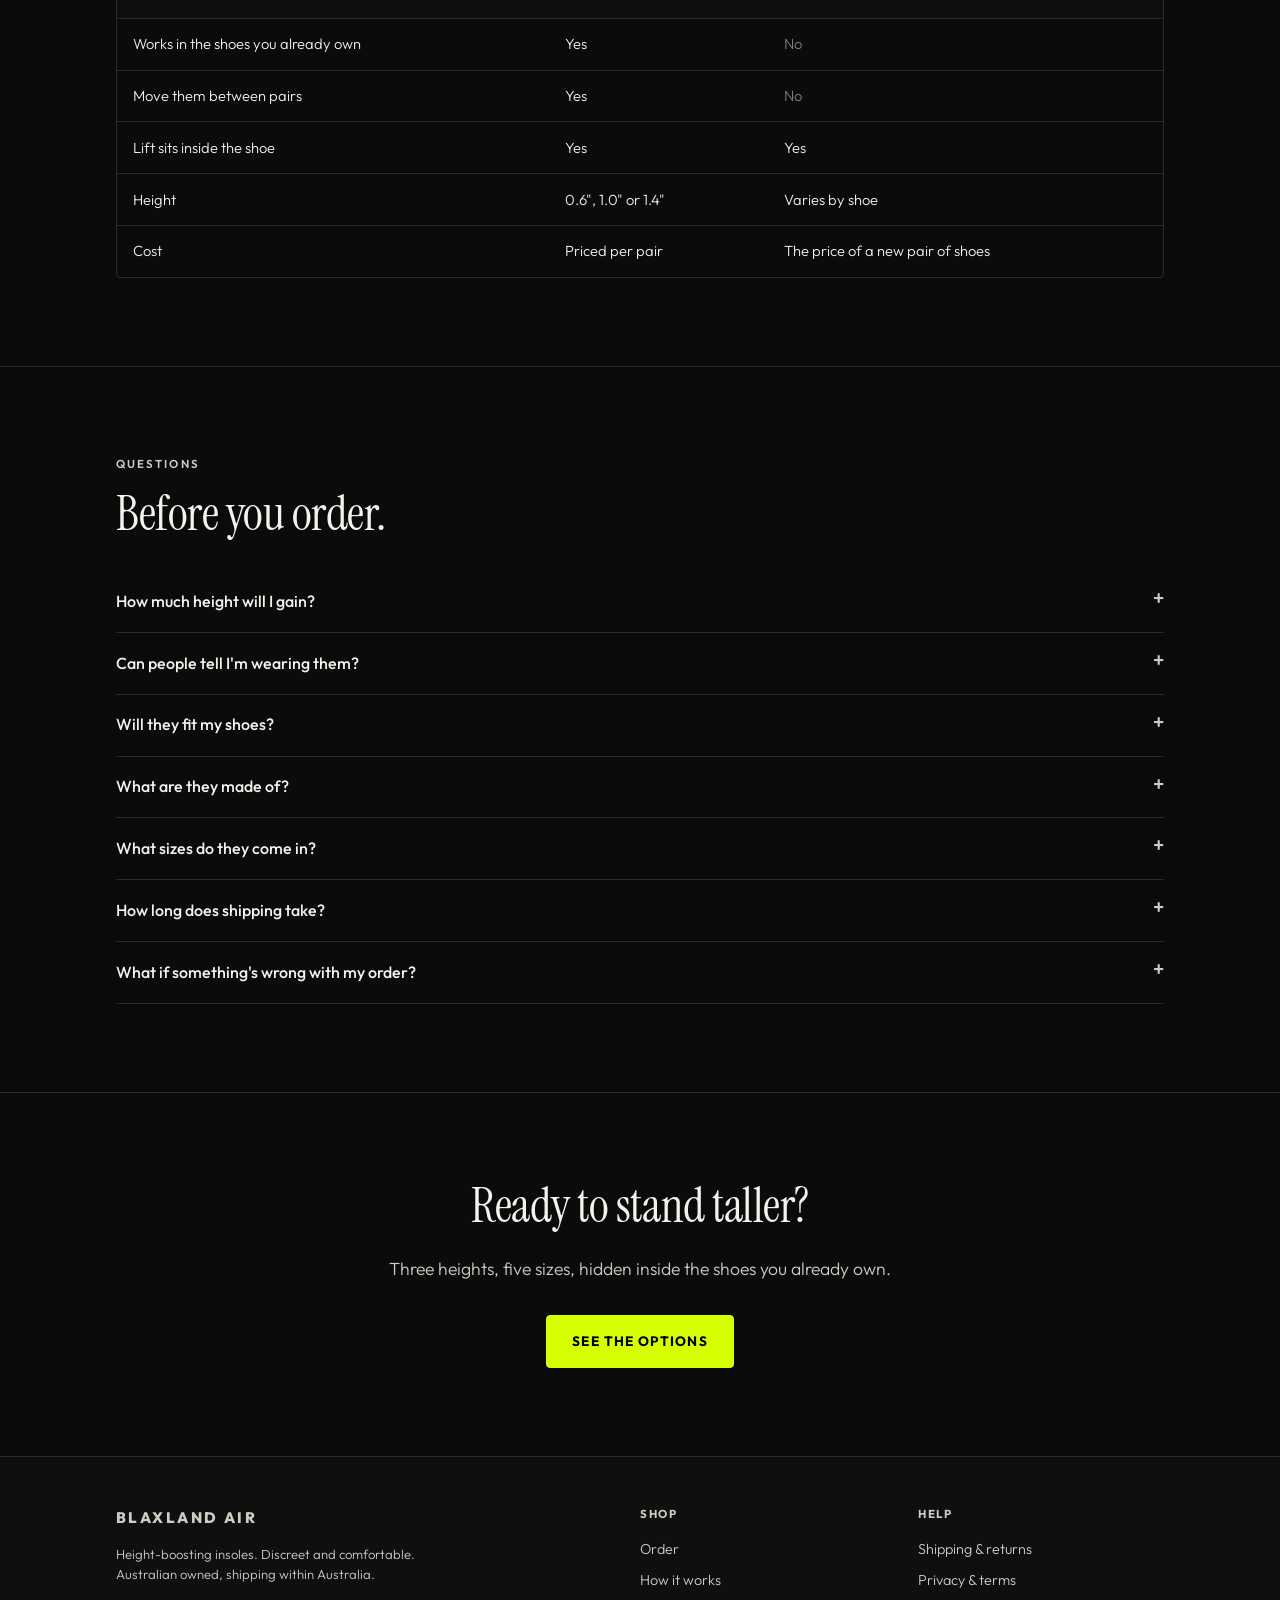
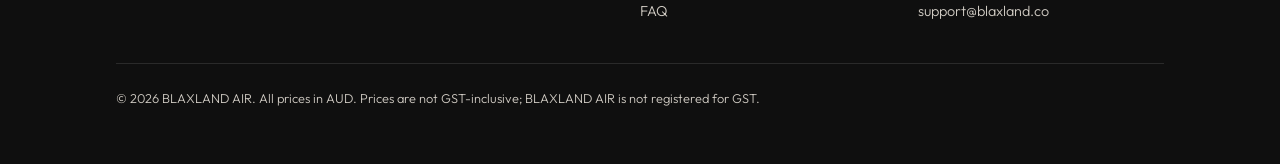
==== commit e28a8018: "Update index.html" ====
--- a/index.html
+++ b/index.html
@@ -3,7 +3,7 @@
   <head>
     <meta charset="utf-8" />
     <meta name="viewport" content="width=device-width, initial-scale=1" />
-    <title>BLAXLAND 30 · Height Insoles</title>
+    <title>BLAXLAND AIR · Height Insoles</title>
     <meta
       name="description"
       content="Height insoles in 0.6&quot;, 1.0&quot; and 1.4&quot; lifts. EU sizes 35-44. Free shipping in Australia on 2+ pairs."
@@ -12,7 +12,7 @@
     <link rel="canonical" href="https://blaxland.co/" />
 
     <meta property="og:type" content="website" />
-    <meta property="og:title" content="BLAXLAND 30 · Height Insoles" />
+    <meta property="og:title" content="BLAXLAND AIR· Height Insoles" />
     <meta
       property="og:description"
       content="Height insoles in 0.6&quot;, 1.0&quot; and 1.4&quot; lifts. EU sizes 35-44. Free shipping in Australia on 2+ pairs."
@@ -33,7 +33,7 @@
 
     <header class="nav">
       <div class="wrap nav-inner">
-        <a class="wordmark" href="index.html">BLAXLAND 30</a>
+        <a class="wordmark" href="index.html">BLAXLAND AIR</a>
         <ul class="nav-links">
           <li><a href="#order">Order</a></li>
           <li><a href="#how">How it works</a></li>
@@ -50,8 +50,7 @@
         <p class="eyebrow">Height insoles</p>
         <h1>Taller,<br /><em>by choice.</em></h1>
         <p class="lede">
-          Up to 1.4" (35mm) of lift, inside the shoes you already wear. Pick
-          your height, put them in, leave them there.
+          Up to 1.4" of pure lift, inside the shoes that you already wear.
         </p>
         <div class="hero-actions">
           <a class="btn" href="#order">See the options</a>
@@ -363,7 +362,7 @@
       <div class="wrap">
         <div class="footer-grid">
           <div>
-            <a class="wordmark" href="index.html">BLAXLAND 30</a>
+            <a class="wordmark" href="index.html">BLAXLAND AIR</a>
             <p class="fineprint" style="margin-top: 0.9rem; max-width: 22rem">
               Height-boosting insoles. Discreet and comfortable. Australian
               owned, shipping within Australia.
@@ -389,8 +388,8 @@
           </div>
         </div>
         <p class="footer-legal">
-          &copy; <span data-year>2026</span> BLAXLAND 30. All prices in AUD.
-          Prices are not GST-inclusive; BLAXLAND 30 is not registered for GST.
+          &copy; <span data-year>2026</span> BLAXLAND AIR. All prices in AUD.
+          Prices are not GST-inclusive; BLAXLAND AIR is not registered for GST.
         </p>
       </div>
     </footer>
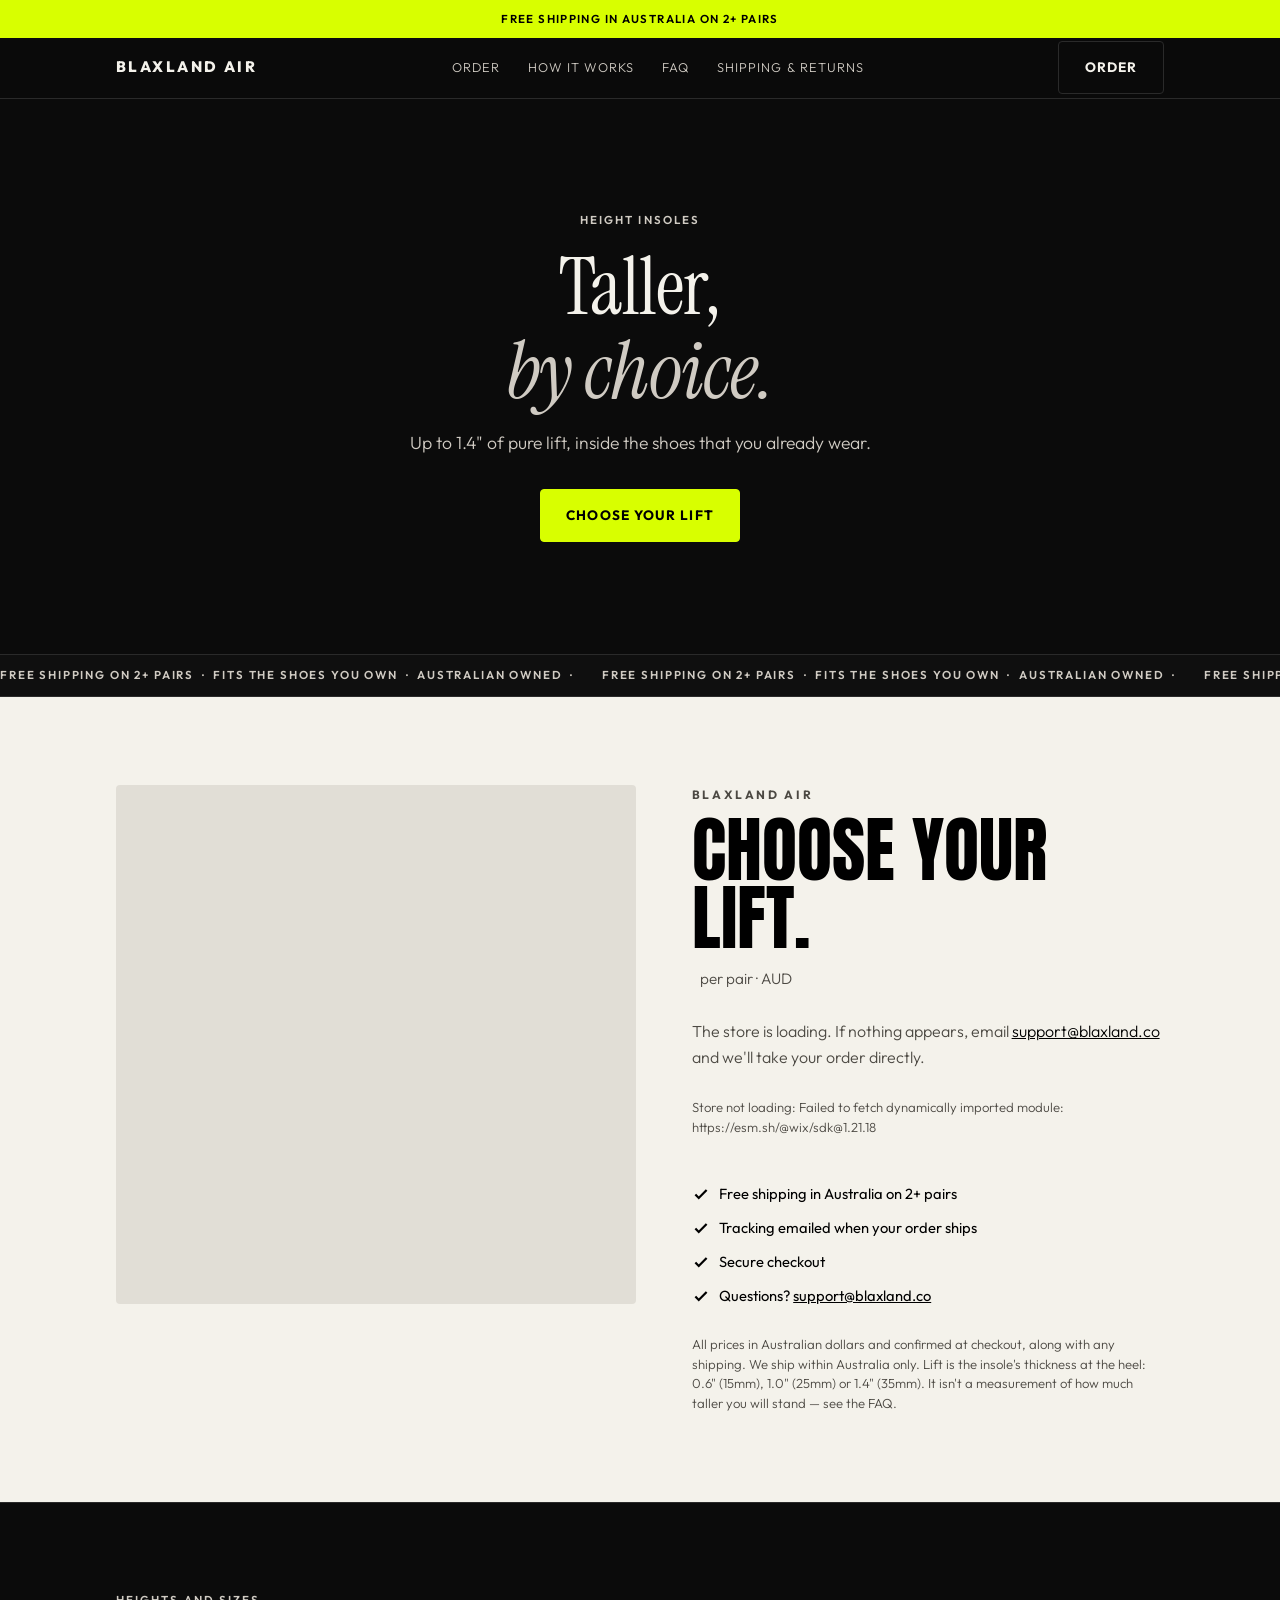
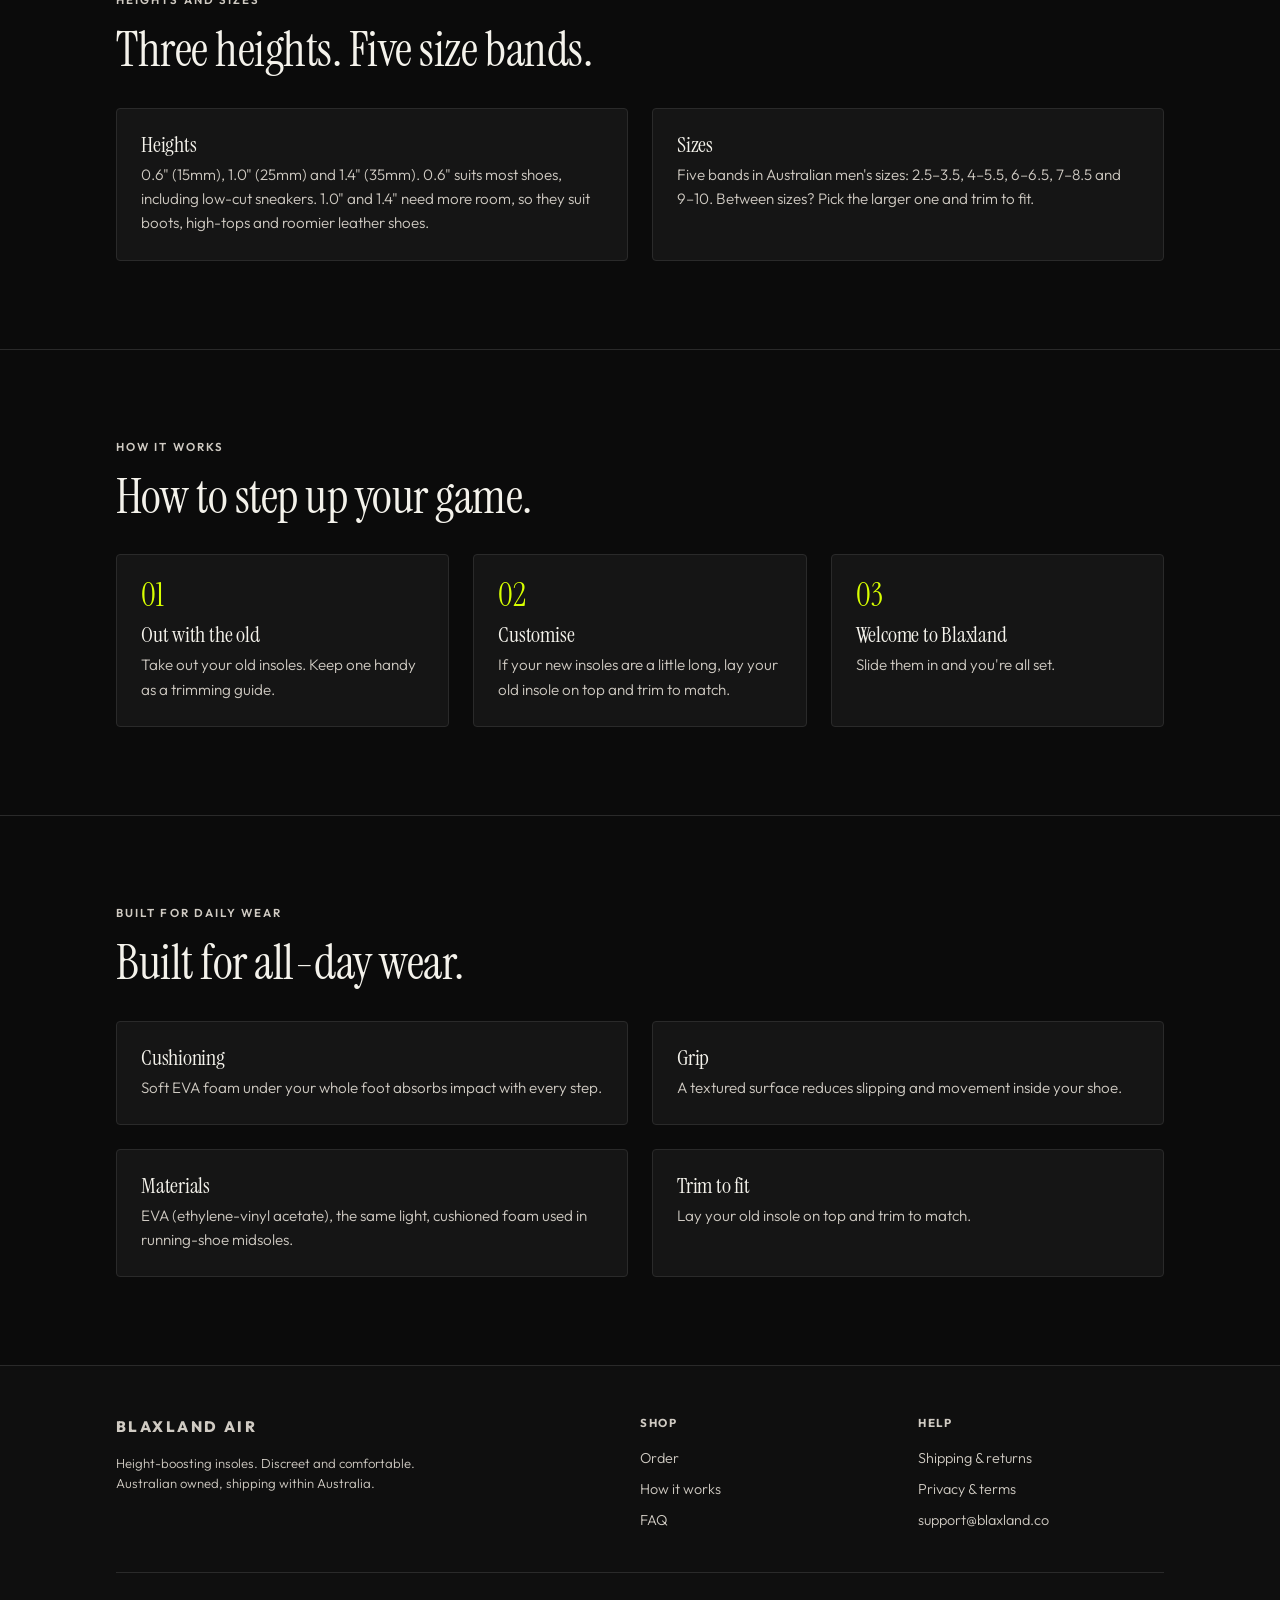
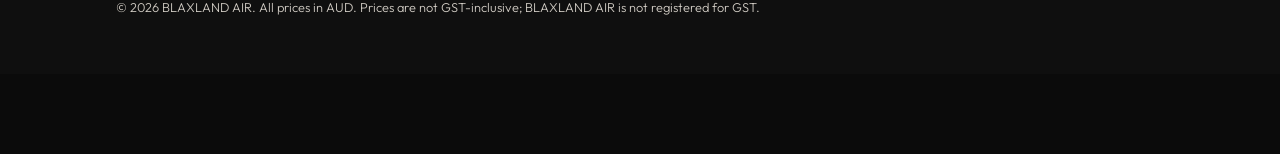
==== commit 0dc574cf: "Copy and structure: AU sizes, 5-pair option, FAQ page, way back to product - Hero: single 'Choose yo" ====
--- a/index.html
+++ b/index.html
@@ -6,7 +6,7 @@
     <title>BLAXLAND AIR · Height Insoles</title>
     <meta
       name="description"
-      content="Height insoles in 0.6&quot;, 1.0&quot; and 1.4&quot; lifts. EU sizes 35-44. Free shipping in Australia on 2+ pairs."
+      content="Height insoles in 0.6&quot;, 1.0&quot; and 1.4&quot; lifts. Australian men’s sizes 2.5–10. Free shipping in Australia on 2+ pairs."
     />
     <meta name="theme-color" content="#0b0b0b" />
     <link rel="canonical" href="https://blaxland.co/" />
@@ -15,7 +15,7 @@
     <meta property="og:title" content="BLAXLAND AIR· Height Insoles" />
     <meta
       property="og:description"
-      content="Height insoles in 0.6&quot;, 1.0&quot; and 1.4&quot; lifts. EU sizes 35-44. Free shipping in Australia on 2+ pairs."
+      content="Height insoles in 0.6&quot;, 1.0&quot; and 1.4&quot; lifts. Australian men’s sizes 2.5–10. Free shipping in Australia on 2+ pairs."
     />
     <meta property="og:url" content="https://blaxland.co/" />
 
@@ -37,7 +37,7 @@
         <ul class="nav-links">
           <li><a href="#order">Order</a></li>
           <li><a href="#how">How it works</a></li>
-          <li><a href="#faq">FAQ</a></li>
+          <li><a href="faq.html">FAQ</a></li>
           <li><a href="policies.html">Shipping &amp; returns</a></li>
         </ul>
         <a class="btn btn-ghost" href="#order">Order</a>
@@ -53,8 +53,7 @@
           Up to 1.4" of pure lift, inside the shoes that you already wear.
         </p>
         <div class="hero-actions">
-          <a class="btn" href="#order">See the options</a>
-          <a class="btn btn-ghost" href="#how">How it works</a>
+          <a class="btn" href="#order">Choose your lift</a>
         </div>
       </section>
 
@@ -148,9 +147,9 @@
             <div class="card">
               <h3>Sizes</h3>
               <p>
-                Five EU bands: 35-36, 37-38, 39-40, 41-42 and 43-44 (roughly US
-                Men's 3.5 to 10.5). Between sizes? Pick the larger band and trim
-                to fit.
+                Five bands in Australian men's sizes: 2.5–3.5, 4–5.5, 6–6.5,
+                7–8.5 and 9–10. Between sizes? Pick the larger one and trim to
+                fit.
               </p>
             </div>
           </div>
@@ -222,141 +221,14 @@
         </div>
       </section>
 
-      <!-- COMPARISON ------------------------------------------------------ -->
-      <section>
-        <div class="wrap">
-          <p class="eyebrow">Compare</p>
-          <h2>Insoles vs lift shoes.</h2>
-          <div class="table-scroll" style="margin-top: 2rem">
-            <table>
-              <thead>
-                <tr>
-                  <th scope="col">&nbsp;</th>
-                  <th scope="col">Blaxland</th>
-                  <th scope="col">Lift shoes</th>
-                </tr>
-              </thead>
-              <tbody>
-                <tr>
-                  <td>Works in the shoes you already own</td>
-                  <td class="yes">Yes</td>
-                  <td class="no">No</td>
-                </tr>
-                <tr>
-                  <td>Move them between pairs</td>
-                  <td class="yes">Yes</td>
-                  <td class="no">No</td>
-                </tr>
-                <tr>
-                  <td>Lift sits inside the shoe</td>
-                  <td class="yes">Yes</td>
-                  <td class="yes">Yes</td>
-                </tr>
-                <tr>
-                  <td>Height</td>
-                  <td>0.6", 1.0" or 1.4"</td>
-                  <td>Varies by shoe</td>
-                </tr>
-                <tr>
-                  <td>Cost</td>
-                  <td>Priced per pair</td>
-                  <td>The price of a new pair of shoes</td>
-                </tr>
-              </tbody>
-            </table>
-          </div>
-        </div>
-      </section>
-
-      <!-- FAQ -->
-      <section id="faq">
-        <div class="wrap">
-          <p class="eyebrow">Questions</p>
-          <h2>Before you order.</h2>
-
-          <div style="margin-top: 2rem">
-            <details>
-              <summary>How much height will I gain?</summary>
-              <div class="answer">
-                Choose 0.6" (15mm), 1.0" (25mm) or 1.4" (35mm) of heel lift.
-                That figure is the thickness of the insole, not a promise about
-                your standing height — some of the lift is absorbed by your foot
-                and the shoe, and how much varies between people and between
-                shoes. Start with 0.6" for low-cut shoes and go taller in boots
-                and high-tops.
-              </div>
-            </details>
-
-            <details>
-              <summary>Can people tell I'm wearing them?</summary>
-              <div class="answer">
-                Not if you match the lift to the shoe. The insole sits
-                completely inside, so there's no visible heel.
-              </div>
-            </details>
-
-            <details>
-              <summary>Will they fit my shoes?</summary>
-              <div class="answer">
-                0.6" suits most shoes, including low-cut sneakers. 1.0" and
-                1.4" need more room, so they suit boots, high-tops and roomier
-                leather shoes.
-              </div>
-            </details>
-
-            <details>
-              <summary>What are they made of?</summary>
-              <div class="answer">
-                EVA (ethylene-vinyl acetate), a flexible, lightweight foam. We
-                chose it for comfort, shock absorption and, of course, the lift.
-              </div>
-            </details>
-
-            <details>
-              <summary>What sizes do they come in?</summary>
-              <div class="answer">
-                Five EU size bands: 35-36, 37-38, 39-40, 41-42 and 43-44
-                (roughly US Men's 3.5 to 10.5). Between sizes? Pick the larger
-                band and trim to fit.
-              </div>
-            </details>
-
-            <details>
-              <summary>How long does shipping take?</summary>
-              <div class="answer">
-                We ship within Australia only. Shipping is calculated and shown
-                at checkout, before you pay. We'll email you a tracking link
-                when your order ships. We're currently confirming delivery times
-                with our supplier and will publish them here rather than guess.
-              </div>
-            </details>
-
-            <details>
-              <summary>What if something's wrong with my order?</summary>
-              <div class="answer">
-                Email
-                <a href="mailto:support@blaxland.co">support@blaxland.co</a> with
-                your order number. If an item is faulty or not as described you
-                are entitled to a repair, replacement or refund under the
-                Australian Consumer Law, and nothing we say takes that away.
-              </div>
-            </details>
-          </div>
-        </div>
-      </section>
-
-      <section>
-        <div class="wrap" style="text-align: center">
-          <h2>Ready to stand taller?</h2>
-          <p class="lede" style="margin-inline: auto">
-            Three heights, five sizes, hidden inside the shoes you already own.
-          </p>
-          <div class="hero-actions">
-            <a class="btn" href="#order">See the options</a>
-          </div>
-        </div>
-      </section>
     </main>
+
+    <!-- Always one tap back to the product. Shown by site.js whenever neither
+         the hero nor the product section is on screen. -->
+    <a class="jump-to-order" href="#order" hidden>
+      <span>Choose your lift</span>
+      <svg width="16" height="16" viewBox="0 0 16 16" fill="none" aria-hidden="true"><path d="M8 13V3M3.5 7.5 8 3l4.5 4.5" stroke="currentColor" stroke-width="2"></path></svg>
+    </a>
 
     <footer>
       <div class="wrap">
@@ -373,7 +245,7 @@
             <ul>
               <li><a href="#order">Order</a></li>
               <li><a href="#how">How it works</a></li>
-              <li><a href="#faq">FAQ</a></li>
+              <li><a href="faq.html">FAQ</a></li>
             </ul>
           </div>
           <div>
--- a/assets/css/site.css
+++ b/assets/css/site.css
@@ -1169,3 +1169,72 @@
     font-size: 1.6rem;
   }
 }
+
+/* ---------- way back to the product ----------
+   A lime pill pinned to the bottom of the screen. On the home page site.js
+   shows it whenever neither the hero nor the product section is in view; on
+   the FAQ page it is always there. */
+
+.jump-to-order {
+  position: fixed;
+  left: 50%;
+  bottom: max(1rem, env(safe-area-inset-bottom));
+  transform: translateX(-50%);
+  z-index: 40;
+  display: inline-flex;
+  align-items: center;
+  gap: 0.55rem;
+  min-height: 3rem;
+  padding: 0 1.4rem;
+  border: 2px solid var(--ink);
+  border-radius: 999px;
+  background: var(--lime);
+  color: var(--ink);
+  font-size: 0.85rem;
+  font-weight: 700;
+  letter-spacing: 0.1em;
+  text-transform: uppercase;
+  text-decoration: none;
+  white-space: nowrap;
+  box-shadow: 0 8px 24px hsl(0 0% 0% / 0.45);
+}
+
+.jump-to-order[hidden] {
+  display: none;
+}
+
+.jump-to-order:hover {
+  color: var(--ink);
+  filter: brightness(1.05);
+}
+
+.jump-to-order:focus-visible {
+  outline: 3px solid var(--fg);
+  outline-offset: 3px;
+}
+
+/* Keep the pinned button from sitting on top of the footer's last line. */
+body:has(.jump-to-order) {
+  padding-bottom: 5rem;
+}
+
+/* ---------- FAQ page ---------- */
+
+.faq-back {
+  display: inline-flex;
+  align-items: center;
+  gap: 0.5rem;
+  margin-bottom: 2rem;
+  font-size: 0.9rem;
+  font-weight: 600;
+  color: var(--fg);
+  text-decoration: none;
+}
+
+.faq-back:hover {
+  color: var(--lime);
+}
+
+.faq-title {
+  font-size: clamp(2.25rem, 5vw, 3.5rem);
+}
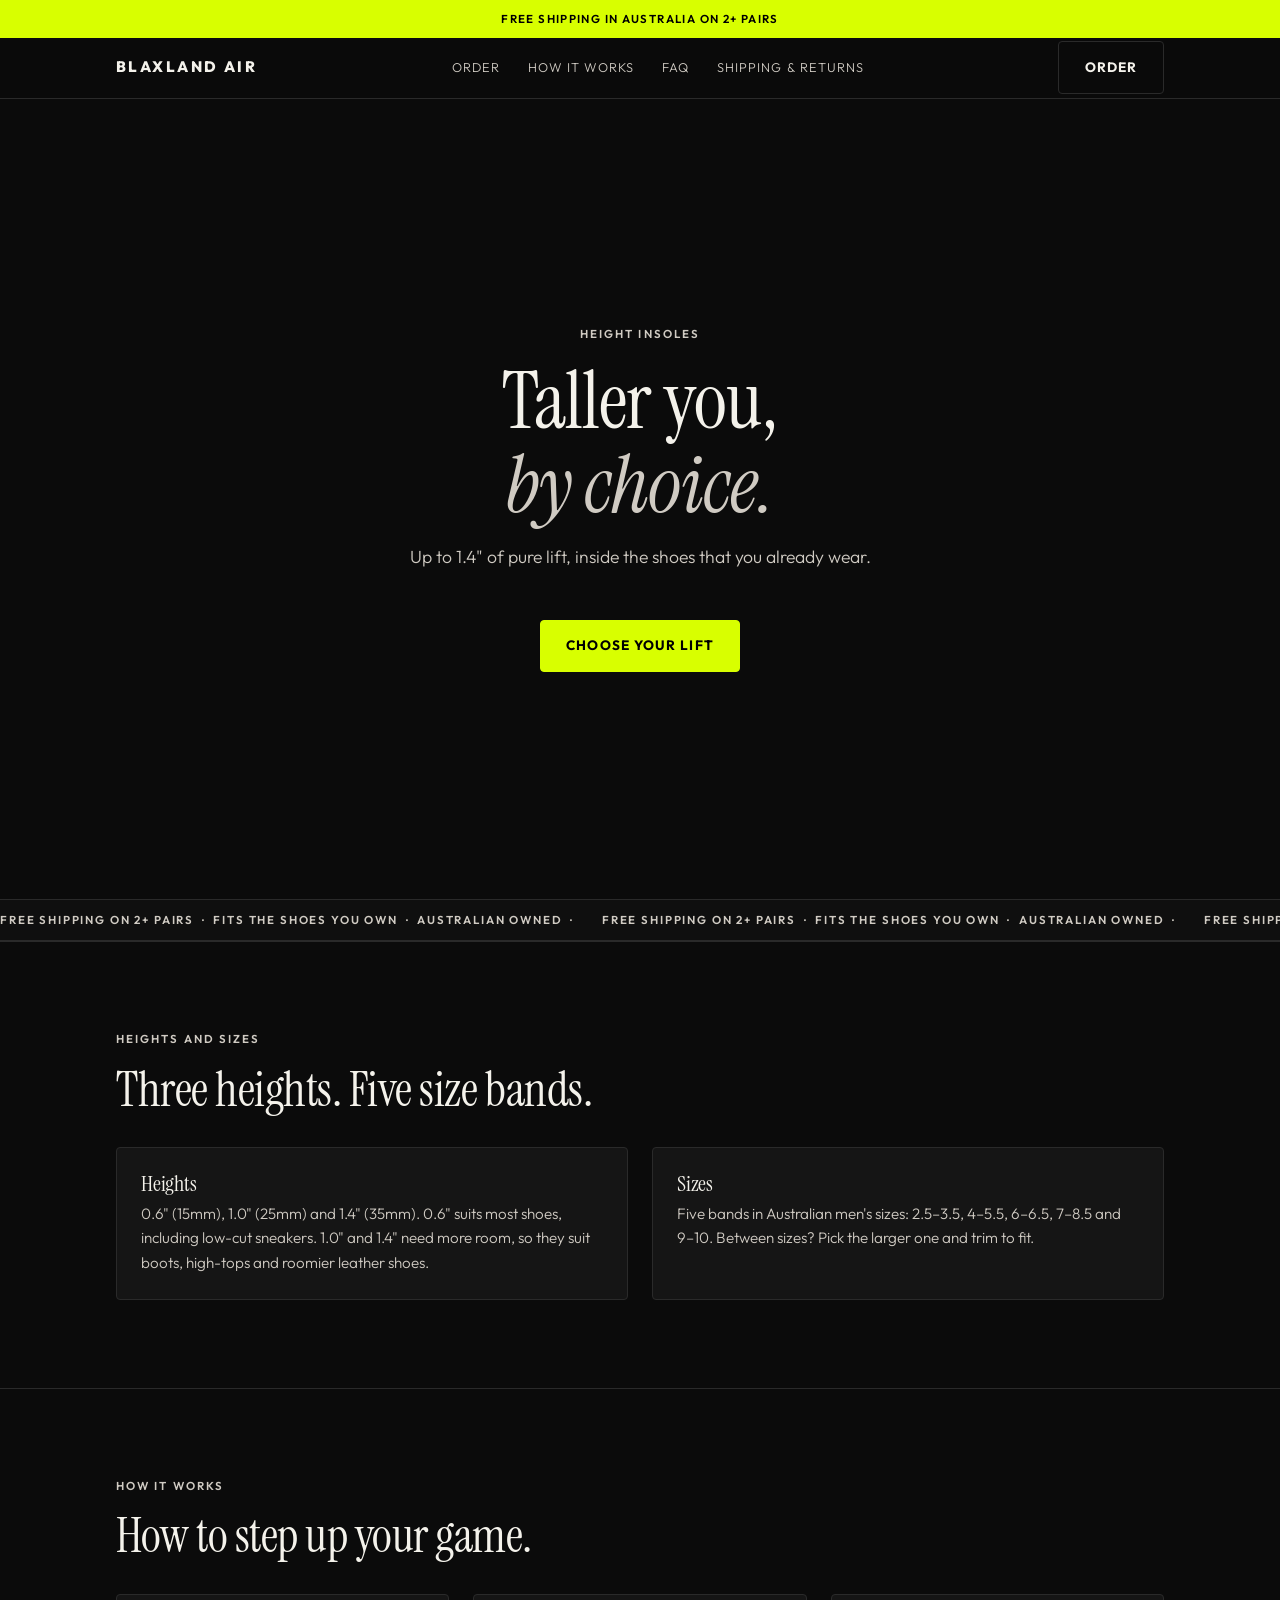
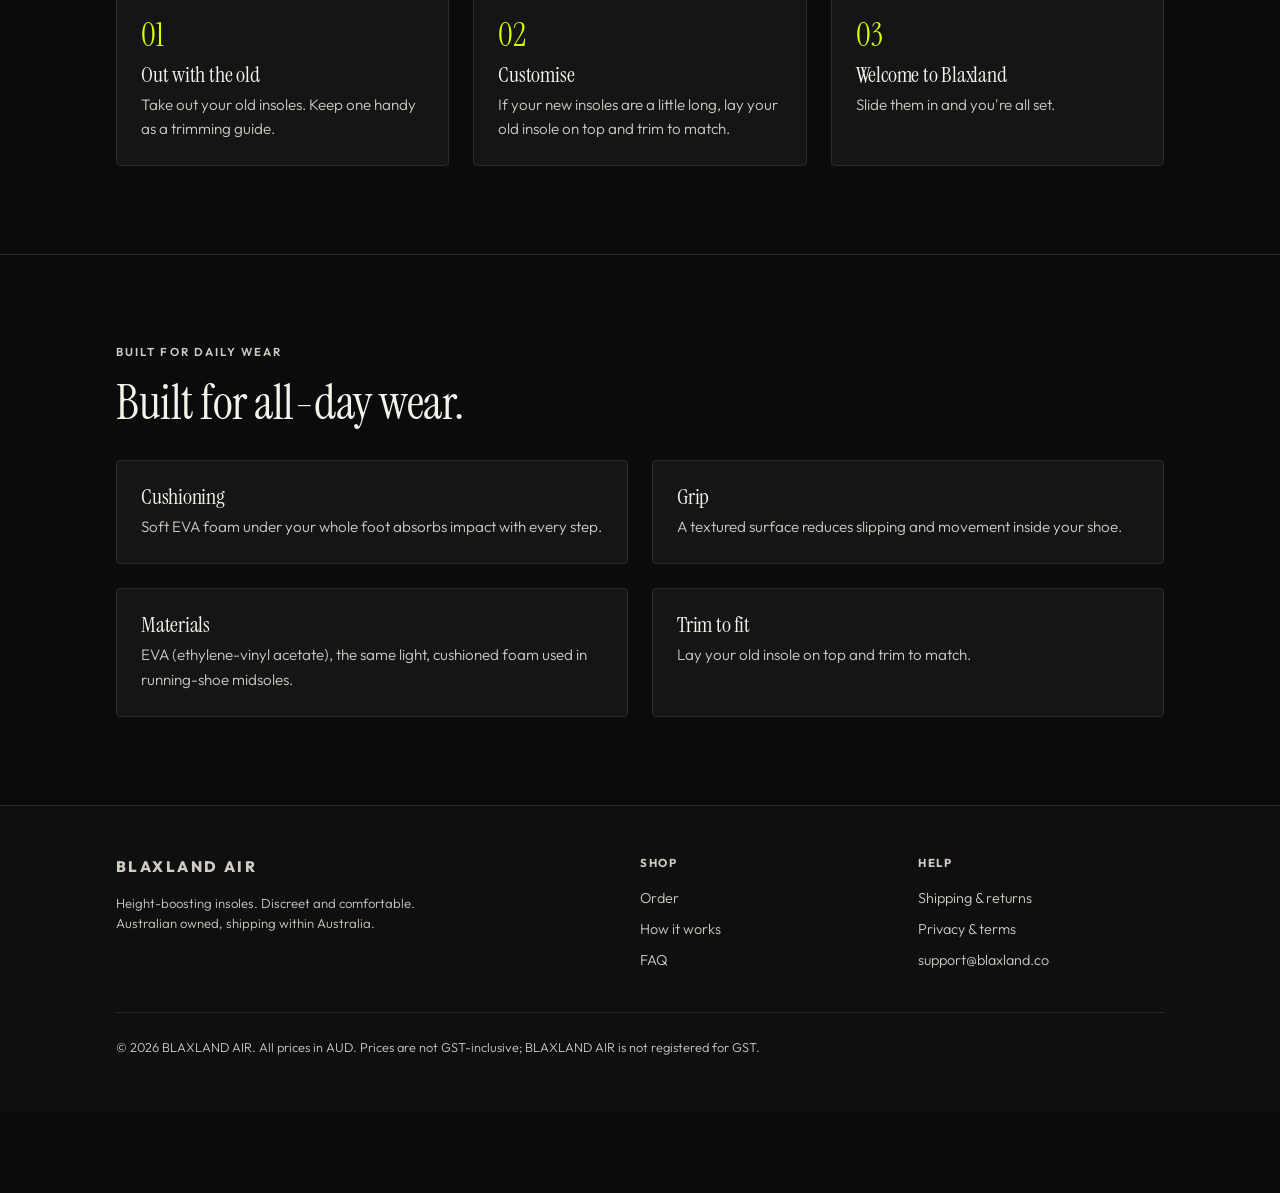
==== commit 0d41c454: "Product as its own sliding screen with a step-by-step flow - Hero fills the first screen on phones; " ====
--- a/index.html
+++ b/index.html
@@ -29,18 +29,19 @@
   </head>
 
   <body>
+    <div class="home-view" id="home">
     <div class="announce">Free shipping in Australia on 2+ pairs</div>
 
     <header class="nav">
       <div class="wrap nav-inner">
         <a class="wordmark" href="index.html">BLAXLAND AIR</a>
         <ul class="nav-links">
-          <li><a href="#order">Order</a></li>
+          <li><a href="#lift">Order</a></li>
           <li><a href="#how">How it works</a></li>
           <li><a href="faq.html">FAQ</a></li>
           <li><a href="policies.html">Shipping &amp; returns</a></li>
         </ul>
-        <a class="btn btn-ghost" href="#order">Order</a>
+        <a class="btn btn-ghost" href="#lift">Order</a>
       </div>
     </header>
 
@@ -48,12 +49,12 @@
       <!-- HERO -->
       <section class="hero wrap">
         <p class="eyebrow">Height insoles</p>
-        <h1>Taller,<br /><em>by choice.</em></h1>
+        <h1>Taller you,<br /><em>by choice.</em></h1>
         <p class="lede">
           Up to 1.4" of pure lift, inside the shoes that you already wear.
         </p>
         <div class="hero-actions">
-          <a class="btn" href="#order">Choose your lift</a>
+          <a class="btn" href="#lift">Choose your lift</a>
         </div>
       </section>
 
@@ -66,70 +67,6 @@
         </div>
       </div>
 
-      <!-- ORDER / PRODUCT ------------------------------------------------ -->
-      <section id="order" class="buy" aria-labelledby="buy-title">
-        <div class="wrap buy-grid">
-          <!-- Filled from the Wix product's own photos by shop.js. -->
-          <div class="buy-gallery" id="buy-gallery">
-            <div class="buy-main"></div>
-          </div>
-
-          <div class="buy-panel">
-            <div>
-              <p class="buy-eyebrow" id="buy-name">Blaxland Air</p>
-              <h2 class="buy-title" id="buy-title">Choose your lift.</h2>
-              <!-- Price comes from Wix only; hidden until it does. -->
-              <p class="buy-price" id="buy-price" hidden>
-                <strong id="shop-price"></strong>
-                <span id="buy-welcome" class="buy-welcome" hidden></span>
-                <span>per pair · AUD</span>
-              </p>
-            </div>
-
-            <!-- Live options from Wix Stores. Hidden until they load. -->
-            <div id="shop" hidden></div>
-
-            <!-- Shown only if the Wix storefront fails to load. -->
-            <div id="static-offers" class="buy-fallback">
-              <p>
-                The store is loading. If nothing appears, email
-                <a href="mailto:support@blaxland.co">support@blaxland.co</a> and
-                we'll take your order directly.
-              </p>
-            </div>
-
-            <p class="fineprint" id="shop-fallback" hidden></p>
-
-            <ul class="buy-assure">
-              <li>
-                <svg width="18" height="18" viewBox="0 0 16 16" fill="none" aria-hidden="true"><path d="M3 8.5l3 3 7-7" stroke="currentColor" stroke-width="2"></path></svg>
-                Free shipping in Australia on 2+ pairs
-              </li>
-              <li>
-                <svg width="18" height="18" viewBox="0 0 16 16" fill="none" aria-hidden="true"><path d="M3 8.5l3 3 7-7" stroke="currentColor" stroke-width="2"></path></svg>
-                Tracking emailed when your order ships
-              </li>
-              <li>
-                <svg width="18" height="18" viewBox="0 0 16 16" fill="none" aria-hidden="true"><path d="M3 8.5l3 3 7-7" stroke="currentColor" stroke-width="2"></path></svg>
-                Secure checkout
-              </li>
-              <li>
-                <svg width="18" height="18" viewBox="0 0 16 16" fill="none" aria-hidden="true"><path d="M3 8.5l3 3 7-7" stroke="currentColor" stroke-width="2"></path></svg>
-                <span>Questions? <a href="mailto:support@blaxland.co">support@blaxland.co</a></span>
-              </li>
-            </ul>
-
-            <p class="fineprint" style="margin: 0">
-              All prices in Australian dollars and confirmed at checkout, along
-              with any shipping. We ship within Australia only. Lift is the
-              insole's thickness at the heel: 0.6" (15mm), 1.0" (25mm) or
-              1.4" (35mm). It isn't a measurement of how much taller you will
-              stand — see the FAQ.
-            </p>
-          </div>
-        </div>
-      </section>
-
       <!-- SIZING ---------------------------------------------------------- -->
       <section>
         <div class="wrap">
@@ -225,7 +162,7 @@
 
     <!-- Always one tap back to the product. Shown by site.js whenever neither
          the hero nor the product section is on screen. -->
-    <a class="jump-to-order" href="#order" hidden>
+    <a class="jump-to-order" href="#lift" hidden>
       <span>Choose your lift</span>
       <svg width="16" height="16" viewBox="0 0 16 16" fill="none" aria-hidden="true"><path d="M8 13V3M3.5 7.5 8 3l4.5 4.5" stroke="currentColor" stroke-width="2"></path></svg>
     </a>
@@ -243,7 +180,7 @@
           <div>
             <h4>Shop</h4>
             <ul>
-              <li><a href="#order">Order</a></li>
+              <li><a href="#lift">Order</a></li>
               <li><a href="#how">How it works</a></li>
               <li><a href="faq.html">FAQ</a></li>
             </ul>
@@ -265,6 +202,63 @@
         </p>
       </div>
     </footer>
+    </div>
+
+    <!-- PRODUCT FLOW ------------------------------------------------------
+         Its own screen. Slides in from the right over the home page whenever
+         a "Choose your lift" link is tapped (site.js routes it), then walks
+         through one decision at a time (shop.js): lift, size, pairs, checkout.
+         Price is only shown on the last step. -->
+    <section
+      class="flow"
+      id="order"
+      aria-labelledby="flow-heading"
+      aria-hidden="true"
+      inert
+    >
+      <h2 class="sr-only" id="flow-heading">Choose your lift</h2>
+      <header class="flow-bar">
+        <button type="button" class="flow-back" id="flow-back" aria-label="Back">
+          <svg width="22" height="22" viewBox="0 0 22 22" fill="none" aria-hidden="true"><path d="M18 11H4m6-6-6 6 6 6" stroke="currentColor" stroke-width="2"></path></svg>
+        </button>
+        <span class="flow-brand">BLAXLAND AIR</span>
+        <span class="flow-count" id="flow-count">Step 1 of 4</span>
+      </header>
+      <ol class="flow-progress" id="flow-progress" aria-hidden="true">
+        <li class="is-current"><span>Lift</span></li>
+        <li><span>Size</span></li>
+        <li><span>Pairs</span></li>
+        <li><span>Checkout</span></li>
+      </ol>
+
+      <div class="flow-body" id="flow-body">
+        <div class="flow-inner">
+          <!-- Steps are built from the live Wix product by shop.js. -->
+          <div id="shop" hidden></div>
+
+          <!-- Shown only if the Wix storefront fails to load. -->
+          <div id="static-offers" class="flow-fallback">
+            <p>
+              The store is loading. If nothing appears, email
+              <a href="mailto:support@blaxland.co">support@blaxland.co</a> and
+              we'll take your order directly.
+            </p>
+          </div>
+          <p class="fineprint" id="shop-fallback" hidden></p>
+        </div>
+      </div>
+
+      <div class="flow-actions" id="flow-actions">
+        <div class="flow-inner">
+          <button type="button" class="btn btn-block" id="flow-next" disabled>
+            Next: size
+          </button>
+          <a class="btn btn-block" id="buy" role="button" href="#checkout" hidden>Checkout</a>
+          <p class="fineprint flow-msg" id="shop-msg" role="status" aria-live="polite"></p>
+        </div>
+      </div>
+    </section>
+
 
     <script src="assets/js/site.js"></script>
     <script src="assets/js/wix-config.js"></script>
--- a/assets/css/site.css
+++ b/assets/css/site.css
@@ -50,6 +50,9 @@
   --paper-2: hsl(43 15% 86%);
   --ink-soft: hsl(40 6% 28%);
   --line: hsl(40 6% 50%);
+  /* Option edges on the dark product screen: 3:1 against --surface. */
+  --line-dark: hsl(0 0% 42%);
+  --ease-slide: cubic-bezier(0.22, 0.61, 0.36, 1);
   --wrap: 68rem;
 }
 
@@ -254,6 +257,14 @@
 .hero {
   padding-block: clamp(3.5rem, 12vw, 7rem);
   text-align: center;
+  /* Fills the first screen: phone height minus the announcement bar and the
+     header, so the opening view is all black, headline in the middle. */
+  min-height: calc(100vh - 6.25rem);
+  min-height: calc(100svh - 6.25rem);
+  display: flex;
+  flex-direction: column;
+  align-items: center;
+  justify-content: center;
 }
 
 .hero h1 {
@@ -759,414 +770,6 @@
     animation-duration: 0.01ms !important;
     animation-iteration-count: 1 !important;
     transition-duration: 0.01ms !important;
-  }
-}
-
-/* ---------- buy block (product page) ----------
-   Light "paper" panel so the moment of purchase is the brightest thing on a
-   dark page. Same lime rule applies: the button is lime with ink text AND an
-   ink border, because lime against paper has no visible edge at all. */
-
-.buy {
-  background: var(--paper);
-  color: var(--ink);
-  border-top: 0;
-}
-
-.buy a {
-  color: var(--ink);
-}
-
-.buy :focus-visible {
-  outline-color: var(--ink);
-}
-
-.buy-grid {
-  display: grid;
-  gap: 2.5rem;
-  align-items: start;
-}
-
-@media (min-width: 52rem) {
-  .buy-grid {
-    grid-template-columns: minmax(0, 1.1fr) minmax(0, 1fr);
-    gap: 3.5rem;
-  }
-  /* Clears the sticky header (min-height 3.75rem) with room to spare. */
-  .buy-gallery {
-    position: sticky;
-    top: 5.25rem;
-  }
-}
-
-.buy-main {
-  width: 100%;
-  aspect-ratio: 1 / 1;
-  border-radius: var(--radius);
-  background: var(--paper-2);
-  overflow: hidden;
-}
-
-.buy-main img {
-  width: 100%;
-  height: 100%;
-  object-fit: cover;
-}
-
-.buy-thumbs {
-  display: flex;
-  flex-wrap: wrap;
-  gap: 0.6rem;
-  margin-top: 0.6rem;
-}
-
-.buy-thumb {
-  width: 4.5rem;
-  height: 4.5rem;
-  padding: 0;
-  border: 1px solid var(--line);
-  border-radius: var(--radius);
-  background: var(--paper-2);
-  overflow: hidden;
-  cursor: pointer;
-}
-
-.buy-thumb[aria-pressed="true"] {
-  border: 2px solid var(--ink);
-}
-
-.buy-thumb img {
-  width: 100%;
-  height: 100%;
-  object-fit: cover;
-}
-
-.buy-panel {
-  display: flex;
-  flex-direction: column;
-  gap: 1.75rem;
-  min-width: 0;
-}
-
-.buy-eyebrow {
-  font-size: 0.75rem;
-  font-weight: 700;
-  letter-spacing: 0.22em;
-  text-transform: uppercase;
-  color: var(--ink-soft);
-  margin: 0 0 0.75rem;
-}
-
-.buy-title {
-  font-family: var(--font-display);
-  font-weight: 400;
-  font-size: clamp(2.75rem, 7vw, 4.5rem);
-  line-height: 0.95;
-  letter-spacing: 0;
-  text-transform: uppercase;
-  color: var(--ink);
-  margin: 0;
-}
-
-.buy-price {
-  display: flex;
-  align-items: baseline;
-  gap: 0.5rem;
-  margin: 0.9rem 0 0;
-  font-size: 0.95rem;
-  color: var(--ink-soft);
-}
-
-.buy-price strong {
-  font-family: var(--font-display);
-  font-weight: 400;
-  font-size: 1.75rem;
-  letter-spacing: 0.01em;
-  color: var(--ink);
-}
-
-.buy-price {
-  flex-wrap: wrap;
-}
-
-#shop-price.is-struck {
-  font-size: 1.2rem;
-  color: var(--ink-soft);
-  text-decoration: line-through;
-  text-decoration-thickness: 2px;
-}
-
-.buy-welcome {
-  display: inline-flex;
-  align-items: baseline;
-  flex-wrap: wrap;
-  gap: 0.5rem;
-}
-
-.buy-welcome[hidden] {
-  display: none;
-}
-
-.buy-welcome strong {
-  font-family: var(--font-display);
-  font-weight: 400;
-  font-size: 1.75rem;
-  letter-spacing: 0.01em;
-  color: var(--ink);
-}
-
-.buy-welcome-tag {
-  align-self: center;
-  background: var(--ink);
-  color: var(--lime);
-  font-size: 0.62rem;
-  font-weight: 700;
-  letter-spacing: 0.14em;
-  text-transform: uppercase;
-  padding: 0.25rem 0.5rem;
-  border-radius: 2px;
-}
-
-.choice-group {
-  border: 0;
-  margin: 0;
-  padding: 0;
-  min-width: 0;
-}
-
-.choice-group legend {
-  padding: 0;
-  margin-bottom: 0.75rem;
-  font-size: 0.75rem;
-  font-weight: 700;
-  letter-spacing: 0.18em;
-  text-transform: uppercase;
-  color: var(--ink);
-}
-
-.choice-row {
-  display: grid;
-  grid-template-columns: repeat(3, minmax(0, 1fr));
-  gap: 0.6rem;
-}
-
-.pill-row {
-  display: flex;
-  flex-wrap: wrap;
-  gap: 0.5rem;
-}
-
-.pair-list {
-  display: flex;
-  flex-direction: column;
-  gap: 0.6rem;
-}
-
-.choice {
-  position: relative;
-  display: block;
-}
-
-/* Real radio inputs, visually hidden but still focusable and announced. */
-.choice input {
-  position: absolute;
-  opacity: 0;
-  width: 1px;
-  height: 1px;
-  margin: 0;
-}
-
-.choice-face {
-  display: flex;
-  flex-direction: column;
-  gap: 0.3rem;
-  height: 100%;
-  padding: 0.9rem;
-  border: 1px solid var(--line);
-  border-radius: var(--radius);
-  cursor: pointer;
-  transition: border-color 0.15s, background 0.15s;
-}
-
-.choice-face:hover {
-  border-color: var(--ink);
-}
-
-.choice input:checked + .choice-face {
-  border: 2px solid var(--ink);
-  padding: calc(0.9rem - 1px);
-  background: #fff;
-}
-
-.choice input:focus-visible + .choice-face {
-  outline: 3px solid var(--ink);
-  outline-offset: 2px;
-}
-
-.lift-bar-wrap {
-  display: flex;
-  align-items: flex-end;
-  height: 2.75rem;
-  margin-bottom: 0.25rem;
-}
-
-.lift-bar {
-  display: block;
-  width: 1.6rem;
-  height: var(--h, 1rem);
-  background: var(--ink);
-  border-top: 4px solid var(--lime);
-}
-
-.lift-in {
-  font-family: var(--font-display);
-  font-size: 2rem;
-  line-height: 1;
-}
-
-.lift-mm {
-  font-size: 0.75rem;
-  font-weight: 600;
-  color: var(--ink-soft);
-}
-
-.lift-name {
-  margin-top: 0.25rem;
-  font-size: 0.92rem;
-  font-weight: 700;
-}
-
-.lift-fit {
-  font-size: 0.8rem;
-  line-height: 1.35;
-  color: var(--ink-soft);
-}
-
-.pill .choice-face {
-  flex-direction: row;
-  align-items: center;
-  justify-content: center;
-  min-height: 2.75rem;
-  padding: 0 1rem;
-  border-radius: 999px;
-  font-size: 0.92rem;
-  font-weight: 600;
-}
-
-.pill input:checked + .choice-face {
-  padding: 0 calc(1rem - 1px);
-  background: var(--ink);
-  color: var(--paper);
-}
-
-.pair .choice-face {
-  flex-direction: row;
-  align-items: center;
-  justify-content: space-between;
-  gap: 1rem;
-  padding: 1rem 1.15rem;
-}
-
-.pair input:checked + .choice-face {
-  padding: calc(1rem - 1px) calc(1.15rem - 1px);
-}
-
-.pair-name {
-  display: flex;
-  align-items: center;
-  flex-wrap: wrap;
-  gap: 0.6rem;
-  font-size: 1.05rem;
-  font-weight: 700;
-}
-
-.pair-note {
-  font-size: 0.82rem;
-  color: var(--ink-soft);
-  text-align: right;
-}
-
-.pair-tag {
-  background: var(--ink);
-  color: var(--lime);
-  font-size: 0.62rem;
-  font-weight: 700;
-  letter-spacing: 0.14em;
-  text-transform: uppercase;
-  padding: 0.25rem 0.5rem;
-  border-radius: 2px;
-}
-
-.choice-help {
-  margin: 0.6rem 0 0;
-  font-size: 0.82rem;
-  color: var(--ink-soft);
-}
-
-.buy .btn {
-  border: 2px solid var(--ink);
-  padding: 1.15rem 1.6rem;
-  font-size: 0.95rem;
-}
-
-.buy-summary {
-  margin: 0.6rem 0 0;
-  text-align: center;
-  font-size: 0.82rem;
-  color: var(--ink-soft);
-}
-
-.buy-summary:empty {
-  display: none;
-}
-
-.buy-assure {
-  list-style: none;
-  margin: 0;
-  padding: 0;
-  display: flex;
-  flex-direction: column;
-  gap: 0.65rem;
-  font-size: 0.92rem;
-  font-weight: 400;
-}
-
-.buy-assure li {
-  display: flex;
-  align-items: flex-start;
-  gap: 0.6rem;
-}
-
-.buy-assure svg {
-  flex: none;
-  margin-top: 0.2rem;
-}
-
-.buy .fineprint,
-.buy-fallback {
-  color: var(--ink-soft);
-}
-
-.buy-fallback p {
-  margin: 0;
-}
-
-.buy #shop-msg {
-  color: var(--ink);
-}
-
-@media (max-width: 30rem) {
-  .choice-row {
-    gap: 0.45rem;
-  }
-  .choice-face {
-    padding: 0.75rem 0.6rem;
-  }
-  .choice input:checked + .choice-face {
-    padding: calc(0.75rem - 1px) calc(0.6rem - 1px);
-  }
-  .lift-in {
-    font-size: 1.6rem;
   }
 }
 
@@ -1238,3 +841,631 @@
 .faq-title {
   font-size: clamp(2.25rem, 5vw, 3.5rem);
 }
+
+/* ---------- home <-> product screen ----------
+   The product screen (.flow) sits off to the right. Opening it slides it in
+   while the home page drifts left and dims, so the direction of travel is
+   obvious; closing plays it in reverse. site.js toggles html.shop-open. */
+
+.home-view {
+  transition: transform 0.5s var(--ease-slide), opacity 0.5s var(--ease-slide);
+}
+
+html.shop-open,
+html.shop-open body {
+  overflow: hidden;
+}
+
+html.shop-open .home-view {
+  transform: translateX(-28%);
+  opacity: 0.35;
+}
+
+html.shop-open .jump-to-order {
+  display: none;
+}
+
+.flow {
+  position: fixed;
+  inset: 0;
+  padding: 0; /* not the page sections' vertical rhythm */
+  border-top: 0;
+  z-index: 60;
+  display: flex;
+  flex-direction: column;
+  background: var(--bg);
+  color: var(--fg);
+  transform: translateX(100%);
+  visibility: hidden;
+  box-shadow: -24px 0 48px hsl(0 0% 0% / 0.55);
+  transition: transform 0.5s var(--ease-slide), visibility 0s linear 0.5s;
+}
+
+html.shop-open .flow {
+  transform: none;
+  visibility: visible;
+  transition: transform 0.5s var(--ease-slide), visibility 0s;
+}
+
+html.no-anim .flow,
+html.no-anim .home-view {
+  transition: none !important;
+}
+
+@media (prefers-reduced-motion: reduce) {
+  .flow,
+  .home-view {
+    transition-duration: 0.01ms !important;
+  }
+}
+
+.sr-only {
+  position: absolute;
+  width: 1px;
+  height: 1px;
+  padding: 0;
+  margin: -1px;
+  overflow: hidden;
+  clip: rect(0 0 0 0);
+  white-space: nowrap;
+  border: 0;
+}
+
+.flow-bar {
+  display: flex;
+  align-items: center;
+  justify-content: space-between;
+  gap: 1rem;
+  min-height: 3.5rem;
+  padding: env(safe-area-inset-top) 0.5rem 0;
+  border-bottom: 1px solid var(--border);
+}
+
+.flow-back {
+  display: inline-flex;
+  align-items: center;
+  justify-content: center;
+  width: 44px;
+  height: 44px;
+  border: 0;
+  border-radius: 999px;
+  background: transparent;
+  color: var(--fg);
+  cursor: pointer;
+}
+
+.flow-back:hover {
+  background: var(--muted-bg);
+}
+
+.flow-brand {
+  font-size: 0.8rem;
+  font-weight: 700;
+  letter-spacing: 0.18em;
+}
+
+.flow-count {
+  min-width: 44px;
+  padding-right: 0.5rem;
+  text-align: right;
+  font-size: 0.75rem;
+  color: var(--muted);
+  white-space: nowrap;
+}
+
+.flow-progress {
+  list-style: none;
+  display: grid;
+  grid-template-columns: repeat(4, minmax(0, 1fr));
+  gap: 0.4rem;
+  width: 100%;
+  max-width: 34rem;
+  margin: 0 auto;
+  padding: 0.85rem 1rem 0;
+  box-sizing: border-box;
+}
+
+.flow-progress li {
+  display: flex;
+  flex-direction: column;
+  gap: 0.45rem;
+  font-size: 0.62rem;
+  font-weight: 600;
+  letter-spacing: 0.14em;
+  text-transform: uppercase;
+  color: var(--muted);
+}
+
+.flow-progress li::before {
+  content: "";
+  height: 3px;
+  border-radius: 2px;
+  background: var(--border);
+  transition: background 0.3s var(--ease-slide);
+}
+
+.flow-progress li.is-done::before,
+.flow-progress li.is-current::before {
+  background: var(--lime);
+}
+
+.flow-progress li.is-current {
+  color: var(--fg);
+}
+
+.flow-body {
+  flex: 1;
+  overflow-x: hidden;
+  overflow-y: auto;
+  overscroll-behavior: contain;
+  -webkit-overflow-scrolling: touch;
+}
+
+.flow-inner {
+  max-width: 34rem;
+  margin: 0 auto;
+  padding: 1.25rem 1rem 1.5rem;
+  box-sizing: border-box;
+}
+
+.flow-actions {
+  border-top: 1px solid var(--border);
+  background: var(--bg);
+  padding-bottom: env(safe-area-inset-bottom);
+}
+
+.flow-actions[hidden] {
+  display: none;
+}
+
+.flow-actions .flow-inner {
+  padding-block: 0.75rem;
+}
+
+.flow-actions .btn {
+  min-height: 3.25rem;
+  font-size: 0.95rem;
+}
+
+.flow-actions .btn[hidden] {
+  display: none;
+}
+
+.flow-actions .btn:disabled {
+  opacity: 0.35;
+  cursor: not-allowed;
+}
+
+.flow-msg {
+  margin: 0.6rem 0 0;
+}
+
+.flow-msg:empty {
+  display: none;
+}
+
+.flow-fallback {
+  color: var(--muted);
+}
+
+.flow-photo {
+  aspect-ratio: 4 / 3;
+  max-height: 36vh; /* keep the lift options on the first screen */
+  width: 100%;
+  margin-bottom: 1.25rem;
+  border-radius: 6px;
+  overflow: hidden;
+  background: var(--surface);
+}
+
+.flow-photo img {
+  width: 100%;
+  height: 100%;
+  object-fit: cover;
+}
+
+@media (max-height: 720px) {
+  .flow-photo {
+    aspect-ratio: 16 / 9;
+  }
+}
+
+.flow-title {
+  margin: 0 0 1.1rem;
+  font-size: clamp(2rem, 8vw, 2.75rem);
+  outline: none;
+}
+
+.flow .choice-group {
+  border: 0;
+  margin: 0 0 1.25rem;
+  padding: 0;
+  min-width: 0;
+}
+
+.flow .choice-group legend {
+  padding: 0;
+  margin-bottom: 0.75rem;
+  font-size: 0.72rem;
+  font-weight: 700;
+  letter-spacing: 0.18em;
+  text-transform: uppercase;
+  color: var(--muted);
+}
+
+.choice-row {
+  display: grid;
+  grid-template-columns: repeat(3, minmax(0, 1fr));
+  gap: 0.6rem;
+}
+
+.pill-row {
+  display: flex;
+  flex-wrap: wrap;
+  gap: 0.5rem;
+}
+
+.pair-list {
+  display: flex;
+  flex-direction: column;
+  gap: 0.6rem;
+}
+
+.choice {
+  position: relative;
+  display: block;
+}
+
+/* Real radio inputs, visually hidden but still focusable and announced. */
+.choice input {
+  position: absolute;
+  opacity: 0;
+  width: 1px;
+  height: 1px;
+  margin: 0;
+}
+
+.choice-face {
+  display: flex;
+  flex-direction: column;
+  gap: 0.3rem;
+  height: 100%;
+  padding: 0.9rem;
+  border: 1px solid var(--line-dark);
+  border-radius: 6px;
+  background: var(--surface);
+  cursor: pointer;
+  transition: border-color 0.15s, background 0.15s, box-shadow 0.15s;
+}
+
+.choice-face:hover {
+  border-color: var(--fg);
+}
+
+.choice input:checked + .choice-face {
+  border-color: var(--lime);
+  box-shadow: inset 0 0 0 1px var(--lime);
+  background: hsl(70 100% 50% / 0.07);
+}
+
+.choice input:focus-visible + .choice-face {
+  outline: 3px solid var(--fg);
+  outline-offset: 2px;
+}
+
+.lift-bar-wrap {
+  display: flex;
+  align-items: flex-end;
+  height: 2.6rem;
+  margin-bottom: 0.25rem;
+}
+
+.lift-bar {
+  display: block;
+  width: 1.5rem;
+  height: var(--h, 1rem);
+  border-radius: 2px 2px 0 0;
+  background: var(--muted);
+  transition: background 0.2s;
+}
+
+.choice input:checked + .choice-face .lift-bar {
+  background: var(--lime);
+}
+
+.lift-in {
+  font-family: var(--font-display);
+  font-size: 2rem;
+  line-height: 1;
+}
+
+.lift-name {
+  margin-top: 0.2rem;
+  font-size: 0.95rem;
+  font-weight: 700;
+}
+
+.lift-fit {
+  font-size: 0.78rem;
+  line-height: 1.35;
+  color: var(--muted);
+}
+
+.pill .choice-face {
+  flex-direction: row;
+  align-items: center;
+  justify-content: center;
+  min-height: 3rem;
+  padding: 0 1.1rem;
+  border-radius: 999px;
+  font-size: 0.95rem;
+  font-weight: 600;
+}
+
+.pill input:checked + .choice-face {
+  background: var(--lime);
+  color: var(--ink);
+  box-shadow: none;
+}
+
+.pair .choice-face {
+  flex-direction: row;
+  align-items: center;
+  justify-content: space-between;
+  gap: 1rem;
+  padding: 1.1rem 1.15rem;
+}
+
+.pair-name {
+  display: flex;
+  align-items: center;
+  flex-wrap: wrap;
+  gap: 0.6rem;
+  font-size: 1.1rem;
+  font-weight: 700;
+}
+
+.pair-note {
+  font-size: 0.82rem;
+  color: var(--muted);
+  text-align: right;
+}
+
+.pair-tag {
+  background: var(--lime);
+  color: var(--ink);
+  font-size: 0.62rem;
+  font-weight: 700;
+  letter-spacing: 0.14em;
+  text-transform: uppercase;
+  padding: 0.25rem 0.5rem;
+  border-radius: 2px;
+}
+
+.choice-help {
+  margin: 0.7rem 0 0;
+  font-size: 0.82rem;
+  color: var(--muted);
+}
+
+@media (max-width: 30rem) {
+  .choice-row {
+    gap: 0.45rem;
+  }
+  .choice-row .choice-face {
+    padding: 0.75rem 0.6rem;
+  }
+  .lift-in {
+    font-size: 1.65rem;
+  }
+}
+
+/* Optional height preview on the lift step. */
+.height-calc {
+  margin-top: 0.25rem;
+  padding: 1rem;
+  border: 1px dashed var(--line-dark);
+  border-radius: 6px;
+}
+
+.height-q {
+  margin: 0 0 0.75rem;
+  font-weight: 600;
+}
+
+.height-q span {
+  display: block;
+  font-size: 0.82rem;
+  font-weight: 400;
+  color: var(--muted);
+}
+
+.height-inputs {
+  display: grid;
+  grid-template-columns: 1fr 1fr;
+  gap: 0.6rem;
+}
+
+/* 16px text so iPhones don't zoom the page when a select is tapped. */
+.height-inputs select {
+  width: 100%;
+  min-height: 3rem;
+  padding: 0 0.9rem;
+  border: 1px solid var(--line-dark);
+  border-radius: 6px;
+  background: var(--surface);
+  color: var(--fg);
+  font: inherit;
+  font-size: 1rem;
+}
+
+.height-result {
+  display: grid;
+  grid-template-columns: repeat(3, minmax(0, 1fr));
+  gap: 0.5rem;
+  margin-top: 1rem;
+}
+
+.height-result[hidden] {
+  display: none;
+}
+
+.height-result div {
+  display: flex;
+  flex-direction: column;
+  gap: 0.25rem;
+  padding: 0.75rem 0.6rem;
+  border-radius: 6px;
+  background: var(--surface);
+}
+
+.height-result span {
+  font-size: 0.66rem;
+  letter-spacing: 0.08em;
+  text-transform: uppercase;
+  color: var(--muted);
+}
+
+.height-result strong {
+  font-family: var(--font-display);
+  font-size: 1.45rem;
+  font-weight: 400;
+}
+
+.height-result .is-lift {
+  background: var(--lime);
+  color: var(--ink);
+}
+
+.height-result .is-lift span {
+  color: var(--ink);
+}
+
+.height-note {
+  margin: 0.75rem 0 0;
+}
+
+/* Review step. */
+.review {
+  margin: 0 0 1.25rem;
+  border-top: 1px solid var(--border);
+}
+
+.review div {
+  display: grid;
+  grid-template-columns: 4.5rem 1fr auto;
+  align-items: center;
+  gap: 0.75rem;
+  padding: 0.35rem 0;
+  border-bottom: 1px solid var(--border);
+}
+
+.review dt {
+  font-size: 0.72rem;
+  font-weight: 700;
+  letter-spacing: 0.16em;
+  text-transform: uppercase;
+  color: var(--muted);
+}
+
+.review dd {
+  margin: 0;
+  font-size: 1.05rem;
+  font-weight: 600;
+}
+
+.flow-change {
+  min-height: 44px;
+  padding: 0 0.25rem;
+  border: 0;
+  background: none;
+  color: var(--fg);
+  font: inherit;
+  font-size: 0.85rem;
+  text-decoration: underline;
+  cursor: pointer;
+}
+
+.buy-price {
+  display: flex;
+  flex-wrap: wrap;
+  align-items: baseline;
+  gap: 0.5rem;
+  margin: 0 0 0.4rem;
+  color: var(--muted);
+}
+
+#shop-price {
+  font-family: var(--font-display);
+  font-size: 2.1rem;
+  font-weight: 400;
+  color: var(--fg);
+}
+
+#shop-price.is-struck {
+  font-size: 1.25rem;
+  color: var(--muted);
+  text-decoration: line-through;
+  text-decoration-thickness: 2px;
+}
+
+.buy-welcome {
+  display: inline-flex;
+  align-items: baseline;
+  flex-wrap: wrap;
+  gap: 0.5rem;
+}
+
+.buy-welcome[hidden] {
+  display: none;
+}
+
+.buy-welcome strong {
+  font-family: var(--font-display);
+  font-size: 2.1rem;
+  font-weight: 400;
+  color: var(--fg);
+}
+
+.buy-welcome-tag {
+  align-self: center;
+  background: var(--lime);
+  color: var(--ink);
+  font-size: 0.62rem;
+  font-weight: 700;
+  letter-spacing: 0.14em;
+  text-transform: uppercase;
+  padding: 0.25rem 0.5rem;
+  border-radius: 2px;
+}
+
+.buy-unit {
+  font-size: 0.9rem;
+}
+
+.review-ship {
+  margin: 0 0 1.25rem;
+  font-weight: 500;
+}
+
+.buy-assure {
+  list-style: none;
+  display: flex;
+  flex-direction: column;
+  gap: 0.6rem;
+  margin: 0 0 1.25rem;
+  padding: 0;
+  font-size: 0.92rem;
+}
+
+.buy-assure li {
+  display: flex;
+  align-items: flex-start;
+  gap: 0.6rem;
+}
+
+.buy-assure svg {
+  flex: none;
+  margin-top: 0.2rem;
+  color: var(--lime);
+}
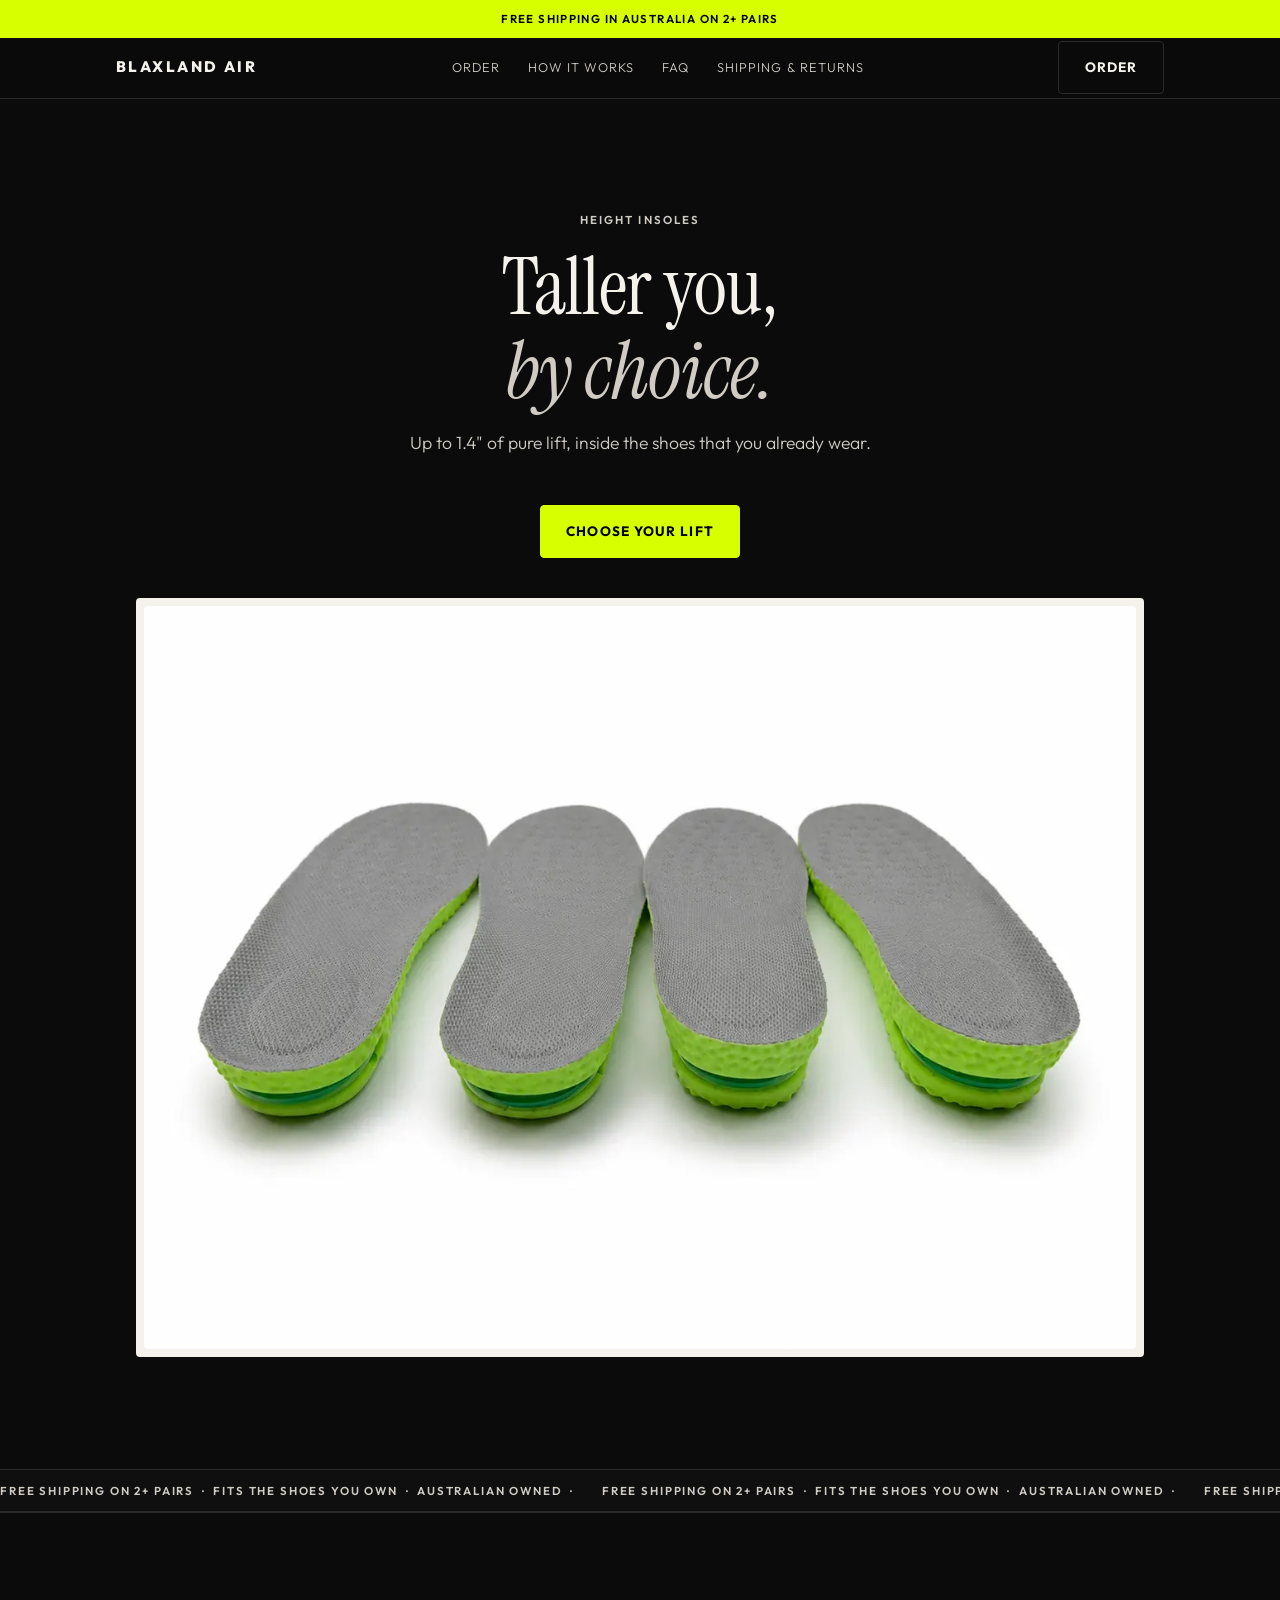
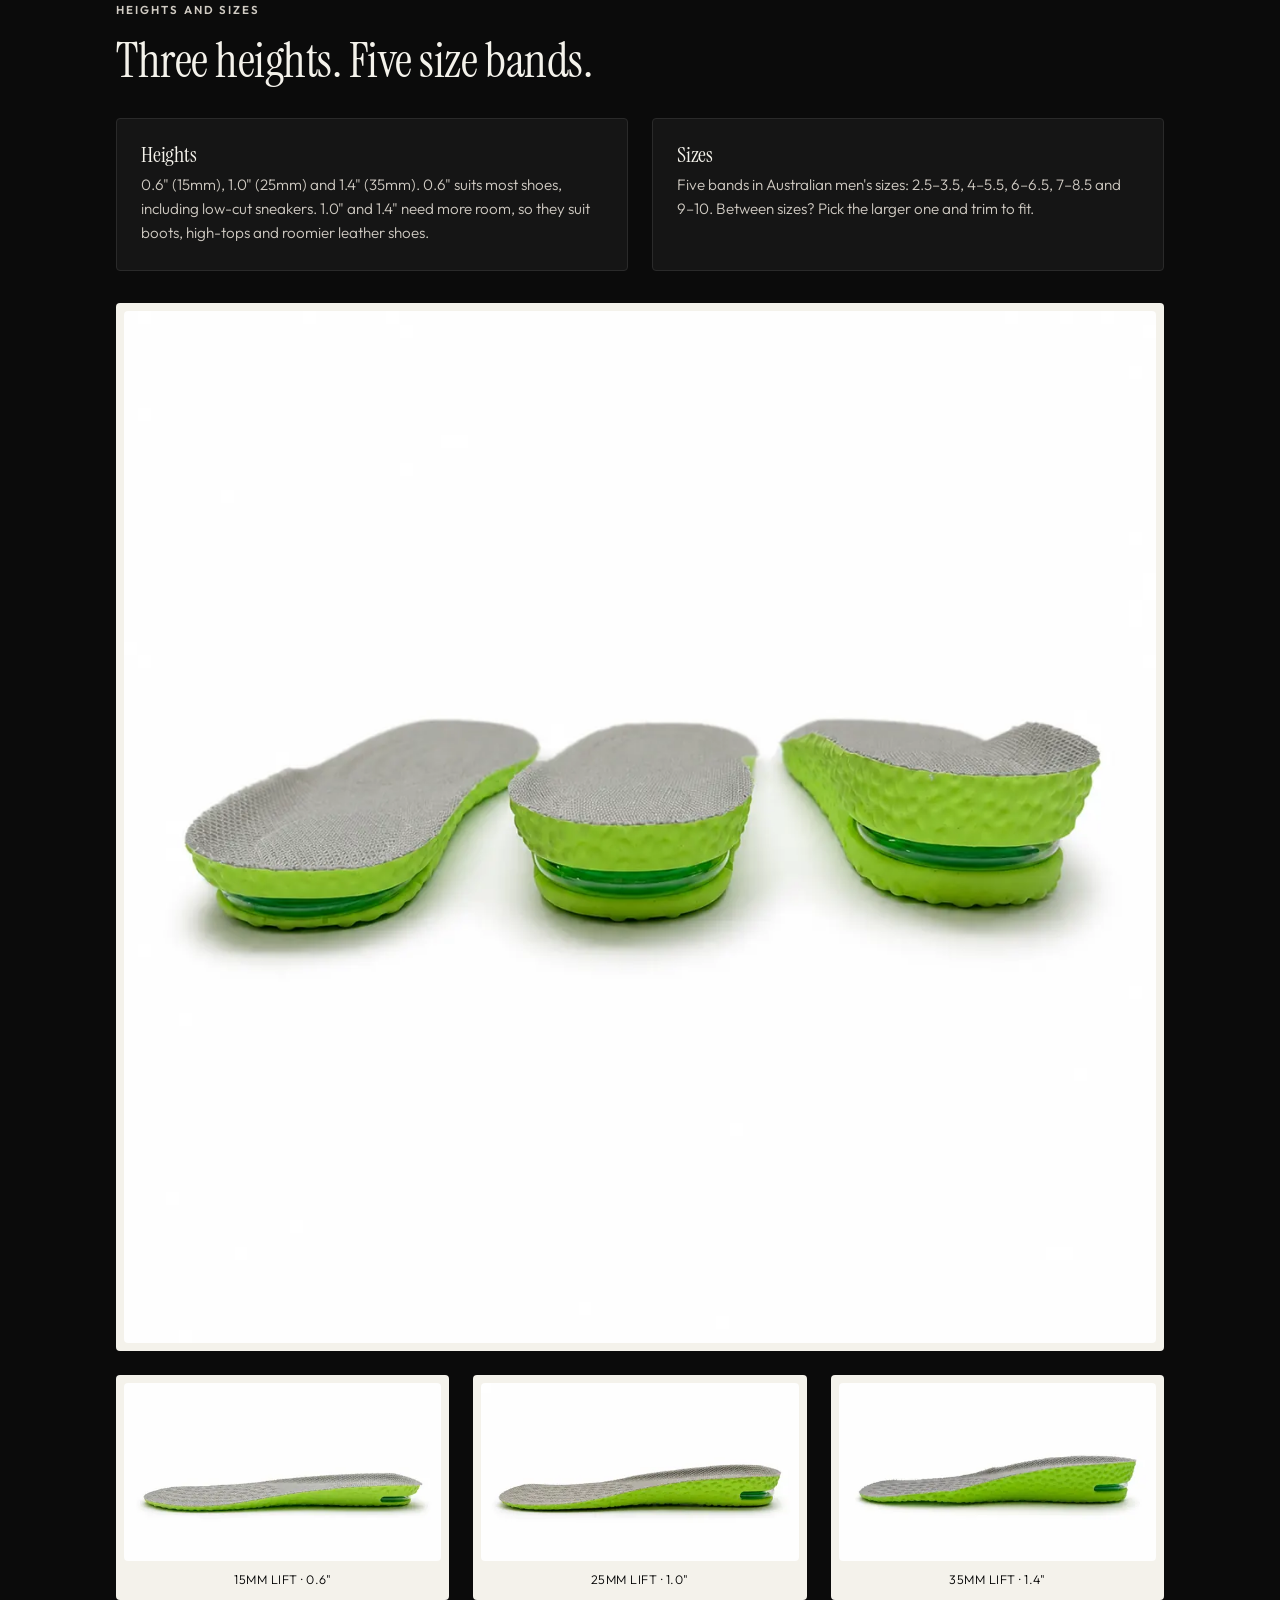
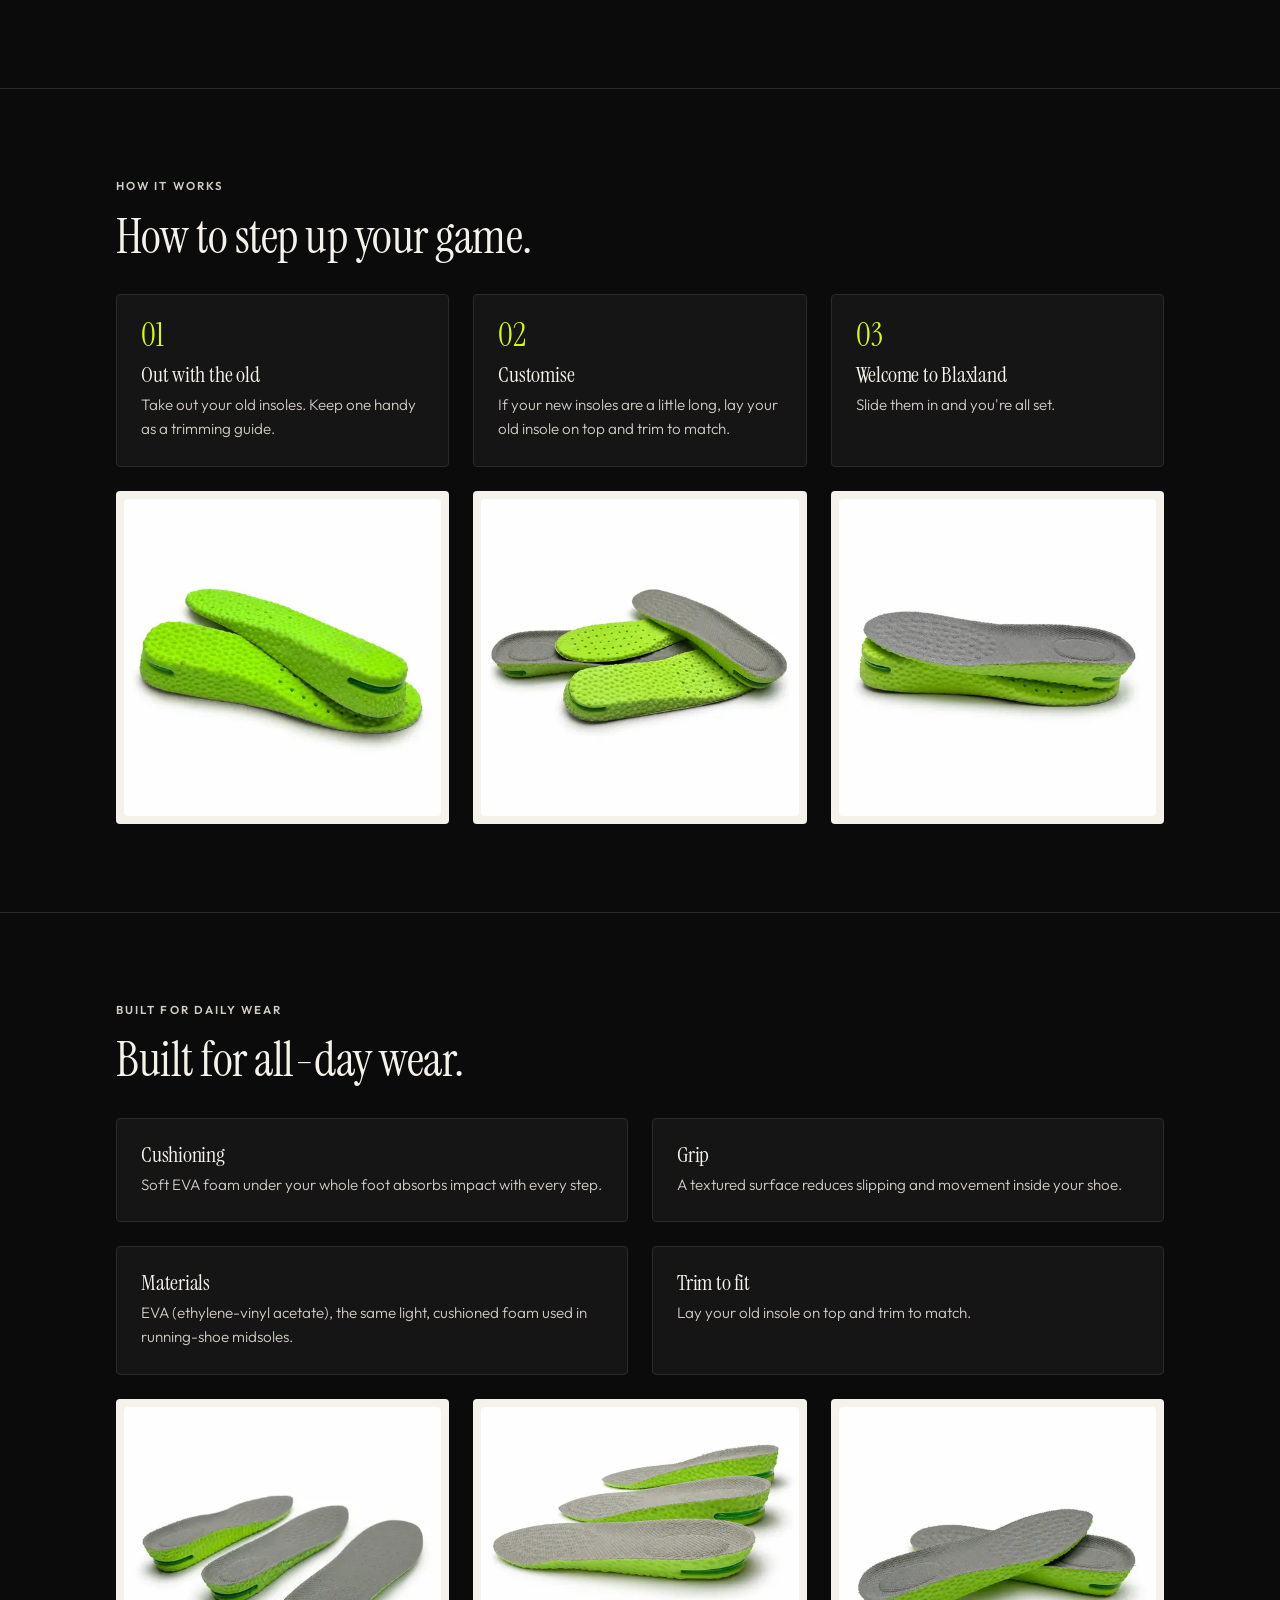
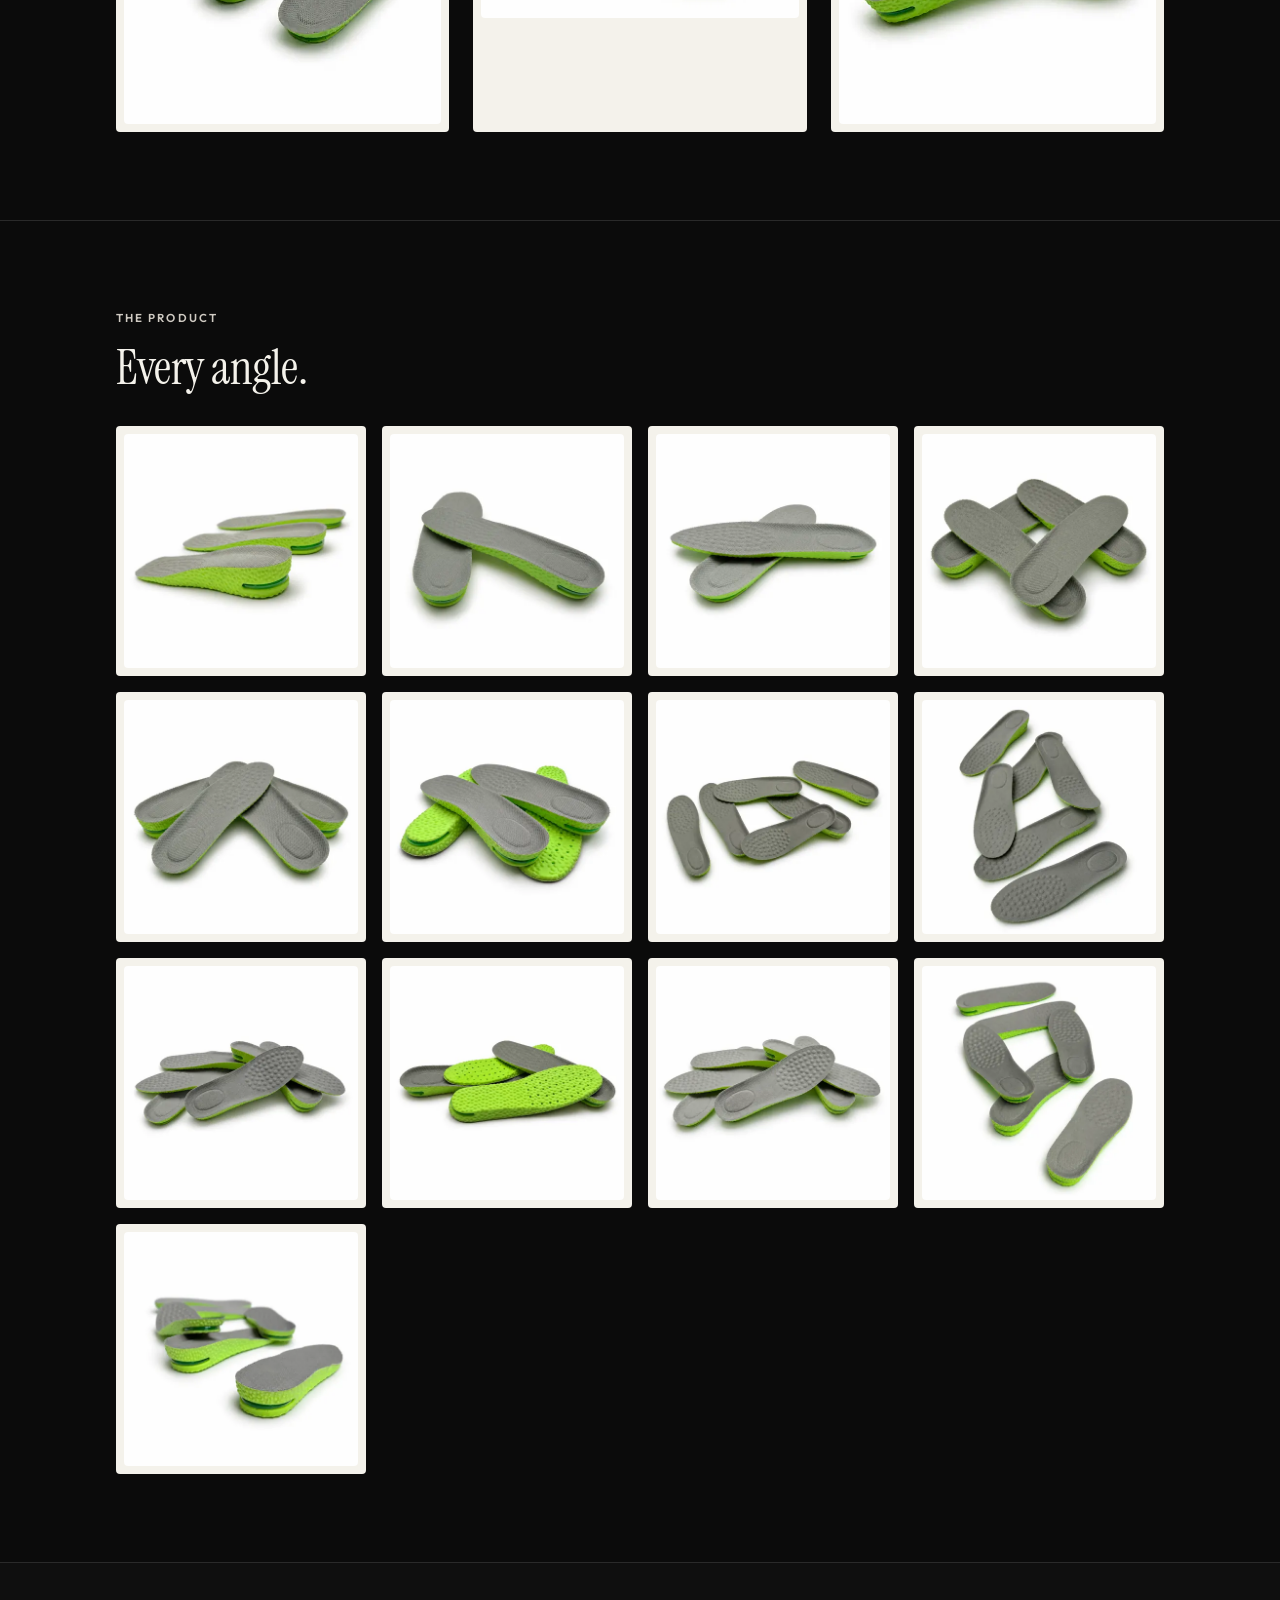
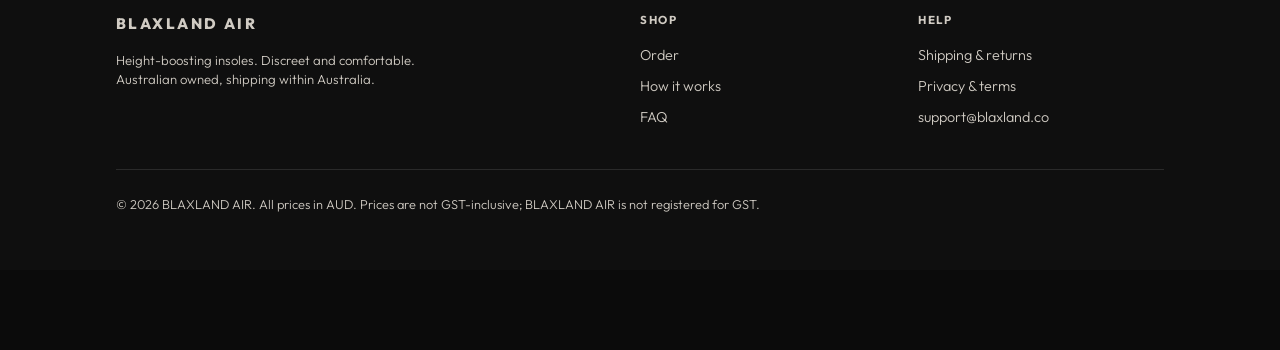
==== commit 27f032e9: "Add the product photography: 24 shots across the home page First real photographs on the site. Until" ====
--- a/index.html
+++ b/index.html
@@ -9,10 +9,11 @@
       content="Height insoles in 0.6&quot;, 1.0&quot; and 1.4&quot; lifts. Australian men’s sizes 2.5–10. Free shipping in Australia on 2+ pairs."
     />
     <meta name="theme-color" content="#0b0b0b" />
+    <link rel="icon" href="data:image/svg+xml,<svg xmlns='http://www.w3.org/2000/svg' viewBox='0 0 32 32'><rect width='32' height='32' rx='7' fill='%230B0B0B'/><text x='16' y='24' font-family='Helvetica,Arial,sans-serif' font-size='21' font-weight='bold' fill='%23D8FF00' text-anchor='middle'>B</text></svg>" />
     <link rel="canonical" href="https://blaxland.co/" />
 
     <meta property="og:type" content="website" />
-    <meta property="og:title" content="BLAXLAND AIR· Height Insoles" />
+    <meta property="og:title" content="BLAXLAND AIR · Height Insoles" />
     <meta
       property="og:description"
       content="Height insoles in 0.6&quot;, 1.0&quot; and 1.4&quot; lifts. Australian men’s sizes 2.5–10. Free shipping in Australia on 2+ pairs."
@@ -26,6 +27,8 @@
       rel="stylesheet"
     />
     <link rel="stylesheet" href="assets/css/site.css" />
+    <!-- Meta Pixel (+ GA4 when set): assets/js/tracking.js -->
+    <script src="assets/js/tracking.js"></script>
   </head>
 
   <body>
@@ -56,6 +59,17 @@
         <div class="hero-actions">
           <a class="btn" href="#lift">Choose your lift</a>
         </div>
+        <div class="hero-shot">
+          <div class="shot">
+            <div class="ph" style="aspect-ratio:1.334;background-image:url([data-uri])">
+              <img src="assets/img/hero-row.jpg"
+                   srcset="assets/img/hero-row-480.webp 480w, assets/img/hero-row-768.webp 768w, assets/img/hero-row-1200.webp 1200w"
+                   sizes="(min-width: 70rem) 62rem, 94vw"
+                   alt="Four BLAXLAND AIR height insoles standing in a row, each with a grey textured top layer above a lime green foam wedge."
+                   loading="eager" fetchpriority="high" decoding="async">
+            </div>
+          </div>
+        </div>
       </section>
 
       <div class="marquee" aria-hidden="true">
@@ -90,6 +104,49 @@
               </p>
             </div>
           </div>
+          <div class="shot-wide">
+            <div class="shot">
+            <div class="ph" style="aspect-ratio:1.0;background-image:url([data-uri])">
+              <img src="assets/img/lifts-heel-on.jpg"
+                   srcset="assets/img/lifts-heel-on-480.webp 480w, assets/img/lifts-heel-on-768.webp 768w, assets/img/lifts-heel-on-1200.webp 1200w"
+                   sizes="(min-width: 70rem) 62rem, 94vw"
+                   alt="The three lifts seen heel-on side by side, so the 15mm, 25mm and 35mm wedge thicknesses line up for comparison."
+                   loading="lazy" decoding="async">
+            </div>
+          </div>
+          </div>
+          <div class="grid grid-3 shot-row">
+            <figure class="shot">
+            <div class="ph" style="aspect-ratio:1.7787;background-image:url([data-uri])">
+              <img src="assets/img/lift-15mm.jpg"
+                   srcset="assets/img/lift-15mm-480.webp 480w, assets/img/lift-15mm-768.webp 768w, assets/img/lift-15mm-1200.webp 1200w"
+                   sizes="(min-width: 46rem) 30vw, 92vw"
+                   alt="Side profile of the 15mm insole, showing how thick the green wedge is under the heel."
+                   loading="lazy" decoding="async">
+            </div>
+            <figcaption>15mm lift &middot; 0.6&quot;</figcaption>
+          </figure>
+            <figure class="shot">
+            <div class="ph" style="aspect-ratio:1.7787;background-image:url([data-uri])">
+              <img src="assets/img/lift-25mm.jpg"
+                   srcset="assets/img/lift-25mm-480.webp 480w, assets/img/lift-25mm-768.webp 768w, assets/img/lift-25mm-1200.webp 1200w"
+                   sizes="(min-width: 46rem) 30vw, 92vw"
+                   alt="Side profile of the 25mm insole, showing how thick the green wedge is under the heel."
+                   loading="lazy" decoding="async">
+            </div>
+            <figcaption>25mm lift &middot; 1.0&quot;</figcaption>
+          </figure>
+            <figure class="shot">
+            <div class="ph" style="aspect-ratio:1.7787;background-image:url([data-uri])">
+              <img src="assets/img/lift-35mm.jpg"
+                   srcset="assets/img/lift-35mm-480.webp 480w, assets/img/lift-35mm-768.webp 768w, assets/img/lift-35mm-1200.webp 1200w"
+                   sizes="(min-width: 46rem) 30vw, 92vw"
+                   alt="Side profile of the 35mm insole, showing how thick the green wedge is under the heel."
+                   loading="lazy" decoding="async">
+            </div>
+            <figcaption>35mm lift &middot; 1.4&quot;</figcaption>
+          </figure>
+          </div>
         </div>
       </section>
 
@@ -120,6 +177,35 @@
               <p>Slide them in and you're all set.</p>
             </div>
           </div>
+          <div class="grid grid-3 shot-row">
+            <div class="shot">
+            <div class="ph" style="aspect-ratio:1.0;background-image:url([data-uri])">
+              <img src="assets/img/underside.jpg"
+                   srcset="assets/img/underside-480.webp 480w, assets/img/underside-768.webp 768w, assets/img/underside-1200.webp 1200w"
+                   sizes="(min-width: 46rem) 30vw, 92vw"
+                   alt="The green underside of two insoles, showing the perforated, textured foam surface."
+                   loading="lazy" decoding="async">
+            </div>
+          </div>
+            <div class="shot">
+            <div class="ph" style="aspect-ratio:1.0;background-image:url([data-uri])">
+              <img src="assets/img/top-and-underside.jpg"
+                   srcset="assets/img/top-and-underside-480.webp 480w, assets/img/top-and-underside-768.webp 768w, assets/img/top-and-underside-1200.webp 1200w"
+                   sizes="(min-width: 46rem) 30vw, 92vw"
+                   alt="Two insoles turned to show both faces: the grey textured top layer and the green perforated underside."
+                   loading="lazy" decoding="async">
+            </div>
+          </div>
+            <div class="shot">
+            <div class="ph" style="aspect-ratio:1.0;background-image:url([data-uri])">
+              <img src="assets/img/stacked-side.jpg"
+                   srcset="assets/img/stacked-side-480.webp 480w, assets/img/stacked-side-768.webp 768w, assets/img/stacked-side-1200.webp 1200w"
+                   sizes="(min-width: 46rem) 30vw, 92vw"
+                   alt="A pair of insoles stacked and seen from the side, with the heel wedge and the grey top layer both visible."
+                   loading="lazy" decoding="async">
+            </div>
+          </div>
+          </div>
         </div>
       </section>
 
@@ -155,9 +241,165 @@
               <p>Lay your old insole on top and trim to match.</p>
             </div>
           </div>
+          <div class="grid grid-3 shot-row">
+            <div class="shot">
+            <div class="ph" style="aspect-ratio:1.0;background-image:url([data-uri])">
+              <img src="assets/img/lifts-from-above.jpg"
+                   srcset="assets/img/lifts-from-above-480.webp 480w, assets/img/lifts-from-above-768.webp 768w, assets/img/lifts-from-above-1200.webp 1200w"
+                   sizes="(min-width: 46rem) 30vw, 92vw"
+                   alt="Three insoles seen from above, each built on a different wedge height."
+                   loading="lazy" decoding="async">
+            </div>
+          </div>
+            <div class="shot">
+            <div class="ph" style="aspect-ratio:1.5;background-image:url([data-uri])">
+              <img src="assets/img/lifts-low-angle.jpg"
+                   srcset="assets/img/lifts-low-angle-480.webp 480w, assets/img/lifts-low-angle-768.webp 768w, assets/img/lifts-low-angle-1200.webp 1200w"
+                   sizes="(min-width: 46rem) 30vw, 92vw"
+                   alt="Three insoles photographed at a low angle so the stepped heel heights are visible together."
+                   loading="lazy" decoding="async">
+            </div>
+          </div>
+            <div class="shot">
+            <div class="ph" style="aspect-ratio:1.0;background-image:url([data-uri])">
+              <img src="assets/img/pair-three-quarter.jpg"
+                   srcset="assets/img/pair-three-quarter-480.webp 480w, assets/img/pair-three-quarter-768.webp 768w, assets/img/pair-three-quarter-1200.webp 1200w"
+                   sizes="(min-width: 46rem) 30vw, 92vw"
+                   alt="A pair of insoles at a three-quarter angle, grey top layer facing up."
+                   loading="lazy" decoding="async">
+            </div>
+          </div>
+          </div>
         </div>
       </section>
 
+
+      <!-- GALLERY --------------------------------------------------------- -->
+      <section id="gallery">
+        <div class="wrap">
+          <p class="eyebrow">The product</p>
+          <h2>Every angle.</h2>
+          <div class="gallery-grid">
+            <div class="shot">
+            <div class="ph" style="aspect-ratio:1.0;background-image:url([data-uri])">
+              <img src="assets/img/g-lifts-row.jpg"
+                   srcset="assets/img/g-lifts-row-480.webp 480w, assets/img/g-lifts-row-768.webp 768w, assets/img/g-lifts-row-1200.webp 1200w"
+                   sizes="(min-width: 46rem) 22vw, 45vw"
+                   alt="Three insoles staggered in a row at a three-quarter angle."
+                   loading="lazy" decoding="async">
+            </div>
+          </div>
+            <div class="shot">
+            <div class="ph" style="aspect-ratio:1.0;background-image:url([data-uri])">
+              <img src="assets/img/g-pair-angled.jpg"
+                   srcset="assets/img/g-pair-angled-480.webp 480w, assets/img/g-pair-angled-768.webp 768w, assets/img/g-pair-angled-1200.webp 1200w"
+                   sizes="(min-width: 46rem) 22vw, 45vw"
+                   alt="A pair of insoles overlapping at an angle."
+                   loading="lazy" decoding="async">
+            </div>
+          </div>
+            <div class="shot">
+            <div class="ph" style="aspect-ratio:1.0;background-image:url([data-uri])">
+              <img src="assets/img/g-pair-overlap.jpg"
+                   srcset="assets/img/g-pair-overlap-480.webp 480w, assets/img/g-pair-overlap-768.webp 768w, assets/img/g-pair-overlap-1200.webp 1200w"
+                   sizes="(min-width: 46rem) 22vw, 45vw"
+                   alt="One insole resting across another, grey tops facing up."
+                   loading="lazy" decoding="async">
+            </div>
+          </div>
+            <div class="shot">
+            <div class="ph" style="aspect-ratio:1.0;background-image:url([data-uri])">
+              <img src="assets/img/g-four-loose.jpg"
+                   srcset="assets/img/g-four-loose-480.webp 480w, assets/img/g-four-loose-768.webp 768w, assets/img/g-four-loose-1200.webp 1200w"
+                   sizes="(min-width: 46rem) 22vw, 45vw"
+                   alt="Four insoles arranged loosely, grey tops and green wedges visible."
+                   loading="lazy" decoding="async">
+            </div>
+          </div>
+            <div class="shot">
+            <div class="ph" style="aspect-ratio:1.0;background-image:url([data-uri])">
+              <img src="assets/img/g-four-v.jpg"
+                   srcset="assets/img/g-four-v-480.webp 480w, assets/img/g-four-v-768.webp 768w, assets/img/g-four-v-1200.webp 1200w"
+                   sizes="(min-width: 46rem) 22vw, 45vw"
+                   alt="Four insoles arranged in a V, grey top layers facing up."
+                   loading="lazy" decoding="async">
+            </div>
+          </div>
+            <div class="shot">
+            <div class="ph" style="aspect-ratio:1.0;background-image:url([data-uri])">
+              <img src="assets/img/g-four-stacked.jpg"
+                   srcset="assets/img/g-four-stacked-480.webp 480w, assets/img/g-four-stacked-768.webp 768w, assets/img/g-four-stacked-1200.webp 1200w"
+                   sizes="(min-width: 46rem) 22vw, 45vw"
+                   alt="Four insoles stacked together, grey and green layers alternating."
+                   loading="lazy" decoding="async">
+            </div>
+          </div>
+            <div class="shot">
+            <div class="ph" style="aspect-ratio:1.0;background-image:url([data-uri])">
+              <img src="assets/img/g-six-ring.jpg"
+                   srcset="assets/img/g-six-ring-480.webp 480w, assets/img/g-six-ring-768.webp 768w, assets/img/g-six-ring-1200.webp 1200w"
+                   sizes="(min-width: 46rem) 22vw, 45vw"
+                   alt="Six insoles arranged in a loose ring."
+                   loading="lazy" decoding="async">
+            </div>
+          </div>
+            <div class="shot">
+            <div class="ph" style="aspect-ratio:1.0;background-image:url([data-uri])">
+              <img src="assets/img/g-six-foreground.jpg"
+                   srcset="assets/img/g-six-foreground-480.webp 480w, assets/img/g-six-foreground-768.webp 768w, assets/img/g-six-foreground-1200.webp 1200w"
+                   sizes="(min-width: 46rem) 22vw, 45vw"
+                   alt="Six insoles arranged with one in the foreground, grey top layer facing the camera."
+                   loading="lazy" decoding="async">
+            </div>
+          </div>
+            <div class="shot">
+            <div class="ph" style="aspect-ratio:1.0;background-image:url([data-uri])">
+              <img src="assets/img/g-pile.jpg"
+                   srcset="assets/img/g-pile-480.webp 480w, assets/img/g-pile-768.webp 768w, assets/img/g-pile-1200.webp 1200w"
+                   sizes="(min-width: 46rem) 22vw, 45vw"
+                   alt="A pile of insoles, grey tops and green wedges mixed together."
+                   loading="lazy" decoding="async">
+            </div>
+          </div>
+            <div class="shot">
+            <div class="ph" style="aspect-ratio:1.0;background-image:url([data-uri])">
+              <img src="assets/img/g-mixed-underside.jpg"
+                   srcset="assets/img/g-mixed-underside-480.webp 480w, assets/img/g-mixed-underside-768.webp 768w, assets/img/g-mixed-underside-1200.webp 1200w"
+                   sizes="(min-width: 46rem) 22vw, 45vw"
+                   alt="Insoles overlapping so the green perforated underside faces the camera."
+                   loading="lazy" decoding="async">
+            </div>
+          </div>
+            <div class="shot">
+            <div class="ph" style="aspect-ratio:1.0;background-image:url([data-uri])">
+              <img src="assets/img/g-pile-alt.jpg"
+                   srcset="assets/img/g-pile-alt-480.webp 480w, assets/img/g-pile-alt-768.webp 768w, assets/img/g-pile-alt-1200.webp 1200w"
+                   sizes="(min-width: 46rem) 22vw, 45vw"
+                   alt="A loose pile of insoles seen from above."
+                   loading="lazy" decoding="async">
+            </div>
+          </div>
+            <div class="shot">
+            <div class="ph" style="aspect-ratio:1.0;background-image:url([data-uri])">
+              <img src="assets/img/g-diamond-frame.jpg"
+                   srcset="assets/img/g-diamond-frame-480.webp 480w, assets/img/g-diamond-frame-768.webp 768w, assets/img/g-diamond-frame-1200.webp 1200w"
+                   sizes="(min-width: 46rem) 22vw, 45vw"
+                   alt="Four insoles arranged in a diamond, heels together."
+                   loading="lazy" decoding="async">
+            </div>
+          </div>
+            <div class="shot">
+            <div class="ph" style="aspect-ratio:1.0;background-image:url([data-uri])">
+              <img src="assets/img/g-soft-focus.jpg"
+                   srcset="assets/img/g-soft-focus-480.webp 480w, assets/img/g-soft-focus-768.webp 768w, assets/img/g-soft-focus-1200.webp 1200w"
+                   sizes="(min-width: 46rem) 22vw, 45vw"
+                   alt="Insoles scattered with a shallow depth of field, the nearest one sharp."
+                   loading="lazy" decoding="async">
+            </div>
+          </div>
+          </div>
+        </div>
+      </section>
     </main>
 
     <!-- Always one tap back to the product. Shown by site.js whenever neither
--- a/assets/css/site.css
+++ b/assets/css/site.css
@@ -1105,6 +1105,19 @@
   gap: 0.5rem;
 }
 
+/* Five sizes, five equal buttons across one row. */
+.size-row {
+  display: grid;
+  grid-template-columns: repeat(5, minmax(0, 1fr));
+  gap: 0.4rem;
+}
+
+.size-row .choice-face {
+  padding: 0 0.15rem;
+  font-size: clamp(0.78rem, 3.4vw, 0.95rem);
+  white-space: nowrap;
+}
+
 .pair-list {
   display: flex;
   flex-direction: column;
@@ -1208,30 +1221,90 @@
   box-shadow: none;
 }
 
+.pair-list {
+  gap: 0.95rem;
+}
+
 .pair .choice-face {
-  flex-direction: row;
-  align-items: center;
+  position: relative;
+  flex-direction: column;
+  align-items: stretch;
+  gap: 0.35rem;
+  padding: 1.05rem 1.1rem 0.95rem;
+}
+
+.pair input:checked + .choice-face {
+  padding: 1.05rem 1.1rem 0.95rem;
+}
+
+/* The main offer stands out even before it's tapped. */
+.pair.is-main .choice-face {
+  border-color: var(--lime);
+}
+
+.pair-top,
+.pair-bottom {
+  display: flex;
+  align-items: baseline;
   justify-content: space-between;
   gap: 1rem;
-  padding: 1.1rem 1.15rem;
 }
 
 .pair-name {
-  display: flex;
-  align-items: center;
-  flex-wrap: wrap;
-  gap: 0.6rem;
   font-size: 1.1rem;
   font-weight: 700;
 }
 
+.pair-price {
+  display: flex;
+  flex-direction: column;
+  align-items: flex-end;
+  text-align: right;
+}
+
+.pair-price strong {
+  font-family: var(--font-display);
+  font-size: 1.6rem;
+  font-weight: 400;
+  line-height: 1;
+}
+
+.pair-price span {
+  font-size: 0.78rem;
+  color: var(--muted);
+}
+
 .pair-note {
   font-size: 0.82rem;
   color: var(--muted);
-  text-align: right;
-}
-
+}
+
+.pair-free {
+  display: inline-flex;
+  align-items: center;
+  gap: 0.3rem;
+  flex: none;
+  font-size: 0.78rem;
+  font-weight: 600;
+  color: var(--lime);
+  white-space: nowrap;
+}
+
+.pair-free.is-paid {
+  color: var(--muted);
+  font-weight: 500;
+}
+
+.pair-ship {
+  flex: none;
+  color: var(--lime);
+}
+
+/* Badge sits on the card's top edge. */
 .pair-tag {
+  position: absolute;
+  top: -0.6rem;
+  left: 0.9rem;
   background: var(--lime);
   color: var(--ink);
   font-size: 0.62rem;
@@ -1240,6 +1313,58 @@
   text-transform: uppercase;
   padding: 0.25rem 0.5rem;
   border-radius: 2px;
+}
+
+.pairs-pitch {
+  margin: -0.35rem 0 1.25rem;
+  padding: 0.8rem 0.95rem;
+  border: 1px solid hsl(70 100% 50% / 0.35);
+  border-radius: 6px;
+  background: hsl(70 100% 50% / 0.07);
+  font-size: 0.98rem;
+  line-height: 1.45;
+}
+
+.pairs-pitch strong {
+  color: var(--lime);
+}
+
+/* Order total on the review step — every figure comes from Wix. */
+.quote {
+  margin: 0 0 1.25rem;
+  padding: 0.9rem 1rem 1rem;
+  border-radius: 6px;
+  background: var(--surface);
+}
+
+.quote-row {
+  display: flex;
+  align-items: baseline;
+  justify-content: space-between;
+  gap: 1rem;
+  padding: 0.3rem 0;
+  font-size: 0.98rem;
+}
+
+.quote-row[hidden] {
+  display: none;
+}
+
+.quote-row.is-total {
+  margin-top: 0.4rem;
+  padding-top: 0.7rem;
+  border-top: 1px solid var(--border);
+  font-weight: 700;
+}
+
+.quote-row.is-total span:last-child {
+  font-family: var(--font-display);
+  font-size: 1.9rem;
+  font-weight: 400;
+}
+
+.quote-note {
+  margin: 0.4rem 0 0;
 }
 
 .choice-help {
@@ -1280,23 +1405,74 @@
   color: var(--muted);
 }
 
-.height-inputs {
+/* Scroll wheels (feet / inches), like a phone's time picker. Three rows
+   show; the middle row is the pick, marked by the band behind it. */
+.wheel {
+  --row: 3rem;
+  position: relative;
   display: grid;
   grid-template-columns: 1fr 1fr;
   gap: 0.6rem;
-}
-
-/* 16px text so iPhones don't zoom the page when a select is tapped. */
-.height-inputs select {
-  width: 100%;
-  min-height: 3rem;
-  padding: 0 0.9rem;
-  border: 1px solid var(--line-dark);
+  height: calc(var(--row) * 3);
+  -webkit-mask-image: linear-gradient(to bottom, transparent, #000 30%, #000 70%, transparent);
+  mask-image: linear-gradient(to bottom, transparent, #000 30%, #000 70%, transparent);
+}
+
+.wheel-col {
+  position: relative;
+  z-index: 1;
+  overflow-y: scroll;
+  scroll-snap-type: y mandatory;
+  overscroll-behavior: contain;
+  scrollbar-width: none;
+  -webkit-overflow-scrolling: touch;
+  outline: none;
+  touch-action: pan-y;
+}
+
+.wheel-col::-webkit-scrollbar {
+  display: none;
+}
+
+.wheel-col:focus-visible {
+  outline: 2px solid var(--fg);
+  outline-offset: -2px;
   border-radius: 6px;
-  background: var(--surface);
+}
+
+.wheel-pad,
+.wheel-item {
+  height: var(--row);
+}
+
+.wheel-item {
+  display: flex;
+  align-items: center;
+  justify-content: center;
+  scroll-snap-align: center;
+  font-size: 1.15rem;
+  color: var(--muted);
+  cursor: pointer;
+  user-select: none;
+  transition: color 0.15s, font-size 0.15s;
+}
+
+.wheel-item.is-on {
   color: var(--fg);
-  font: inherit;
-  font-size: 1rem;
+  font-size: 1.35rem;
+  font-weight: 600;
+}
+
+.wheel-band {
+  position: absolute;
+  left: 0;
+  right: 0;
+  top: var(--row);
+  height: var(--row);
+  border-block: 1px solid var(--line-dark);
+  border-radius: 6px;
+  background: hsl(70 100% 50% / 0.06);
+  pointer-events: none;
 }
 
 .height-result {
@@ -1469,3 +1645,62 @@
   margin-top: 0.2rem;
   color: var(--lime);
 }
+
+/* ---------- product photography ----------
+   Every shot was taken on a near-white studio background, and this page is
+   near-black. Knocking the background out leaves a pale halo where the drop
+   shadow sits, so instead each photo sits on a cream panel: the white ground
+   then reads as a deliberate light surface rather than a hole in the page.
+   --paper is the same cream the buy block already uses, so no new colour
+   enters the palette and lime stays the only accent. */
+
+.shot {
+  margin: 0;
+  padding: 0.5rem;
+  border-radius: var(--radius);
+  background: var(--paper);
+  overflow: hidden;
+}
+
+/* The blurred placeholder sits on cream too, so the first paint matches the
+   photo that lands on top of it. */
+.shot .ph {
+  background-color: var(--paper);
+}
+
+/* Black on cream. Lime is never text on paper — 1.0:1, invisible. */
+.shot figcaption {
+  padding: 0.55rem 0.25rem 0.15rem;
+  color: var(--ink);
+  font-size: 0.78rem;
+  letter-spacing: 0.04em;
+  text-transform: uppercase;
+  text-align: center;
+}
+
+.hero-shot {
+  margin-top: 2.5rem;
+}
+
+.shot-wide {
+  margin-top: 2rem;
+}
+
+.shot-row {
+  margin-top: 1.5rem;
+}
+
+/* Two up on a phone, four up from tablet. No horizontal scroller: a grid
+   cannot trap a vertical swipe the way a scroller can. */
+.gallery-grid {
+  display: grid;
+  gap: 1rem;
+  grid-template-columns: repeat(2, 1fr);
+  margin-top: 2rem;
+}
+
+@media (min-width: 46rem) {
+  .gallery-grid {
+    grid-template-columns: repeat(4, 1fr);
+  }
+}
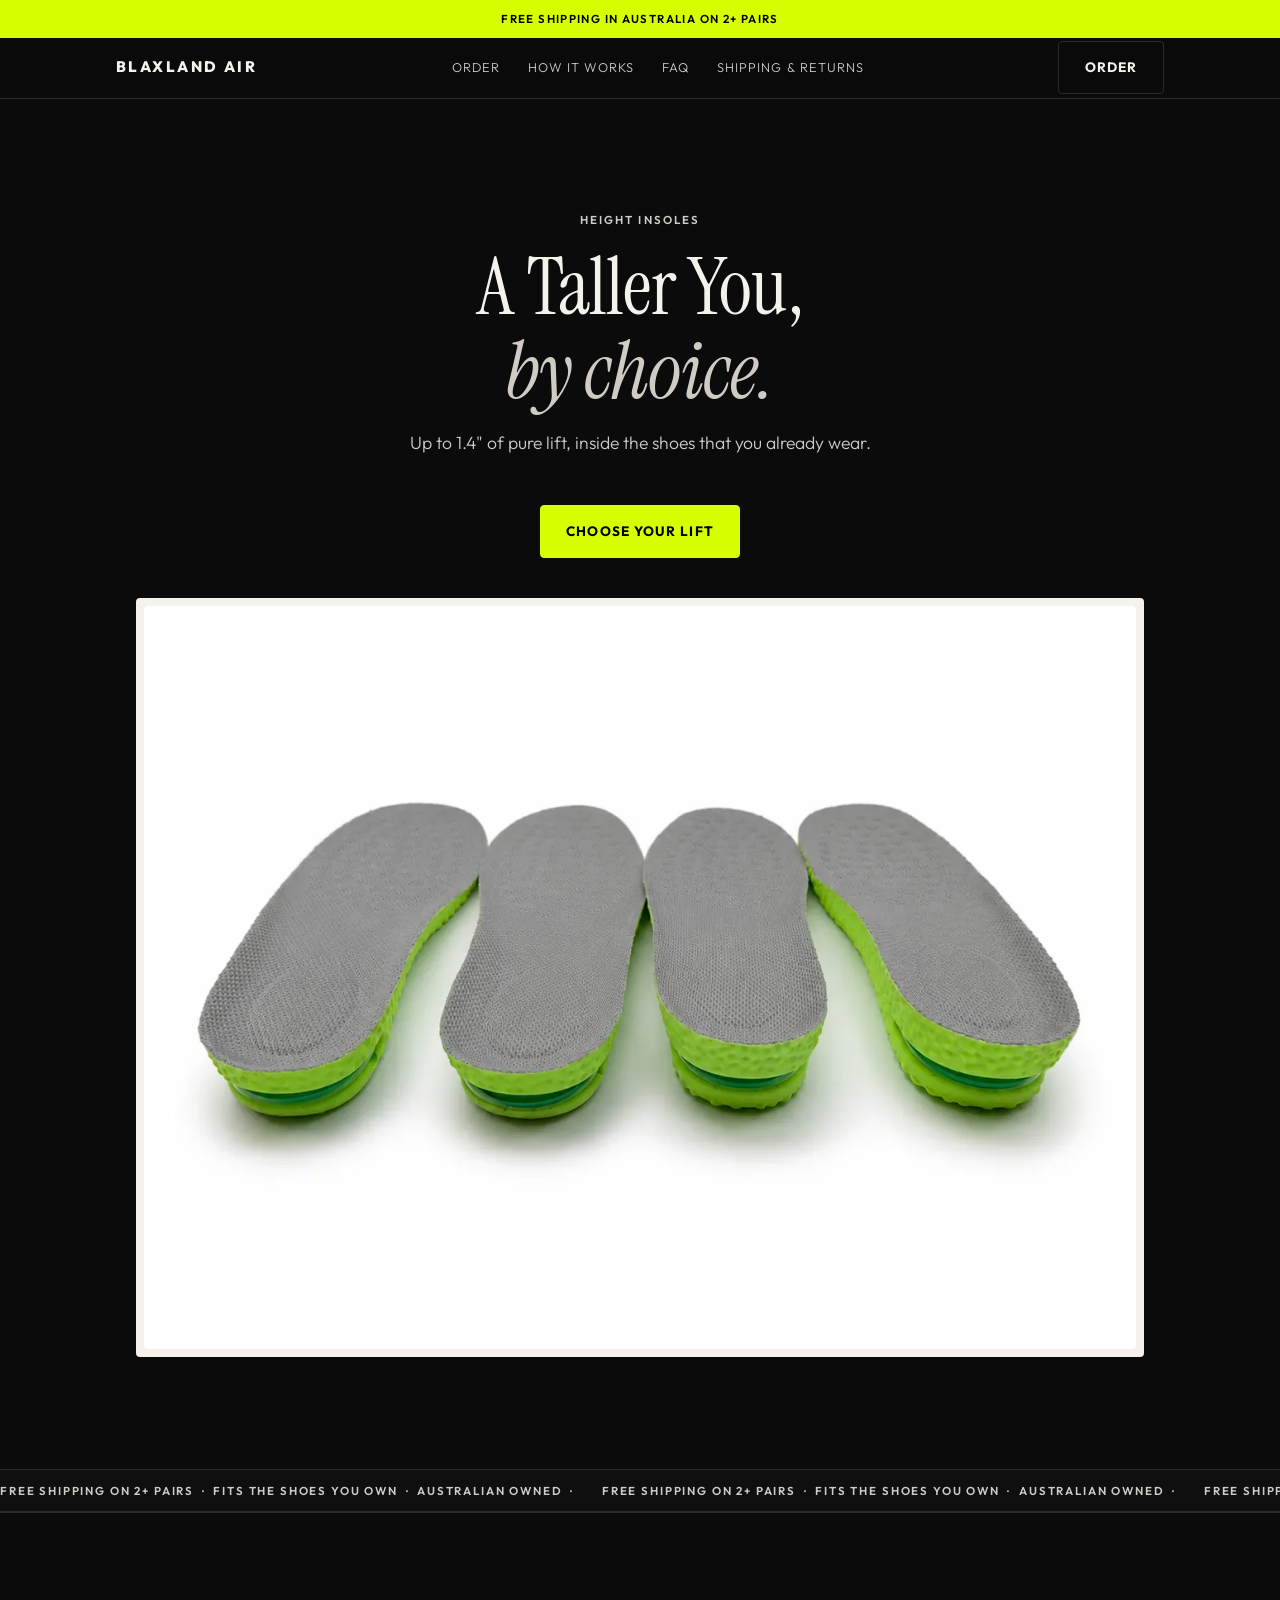
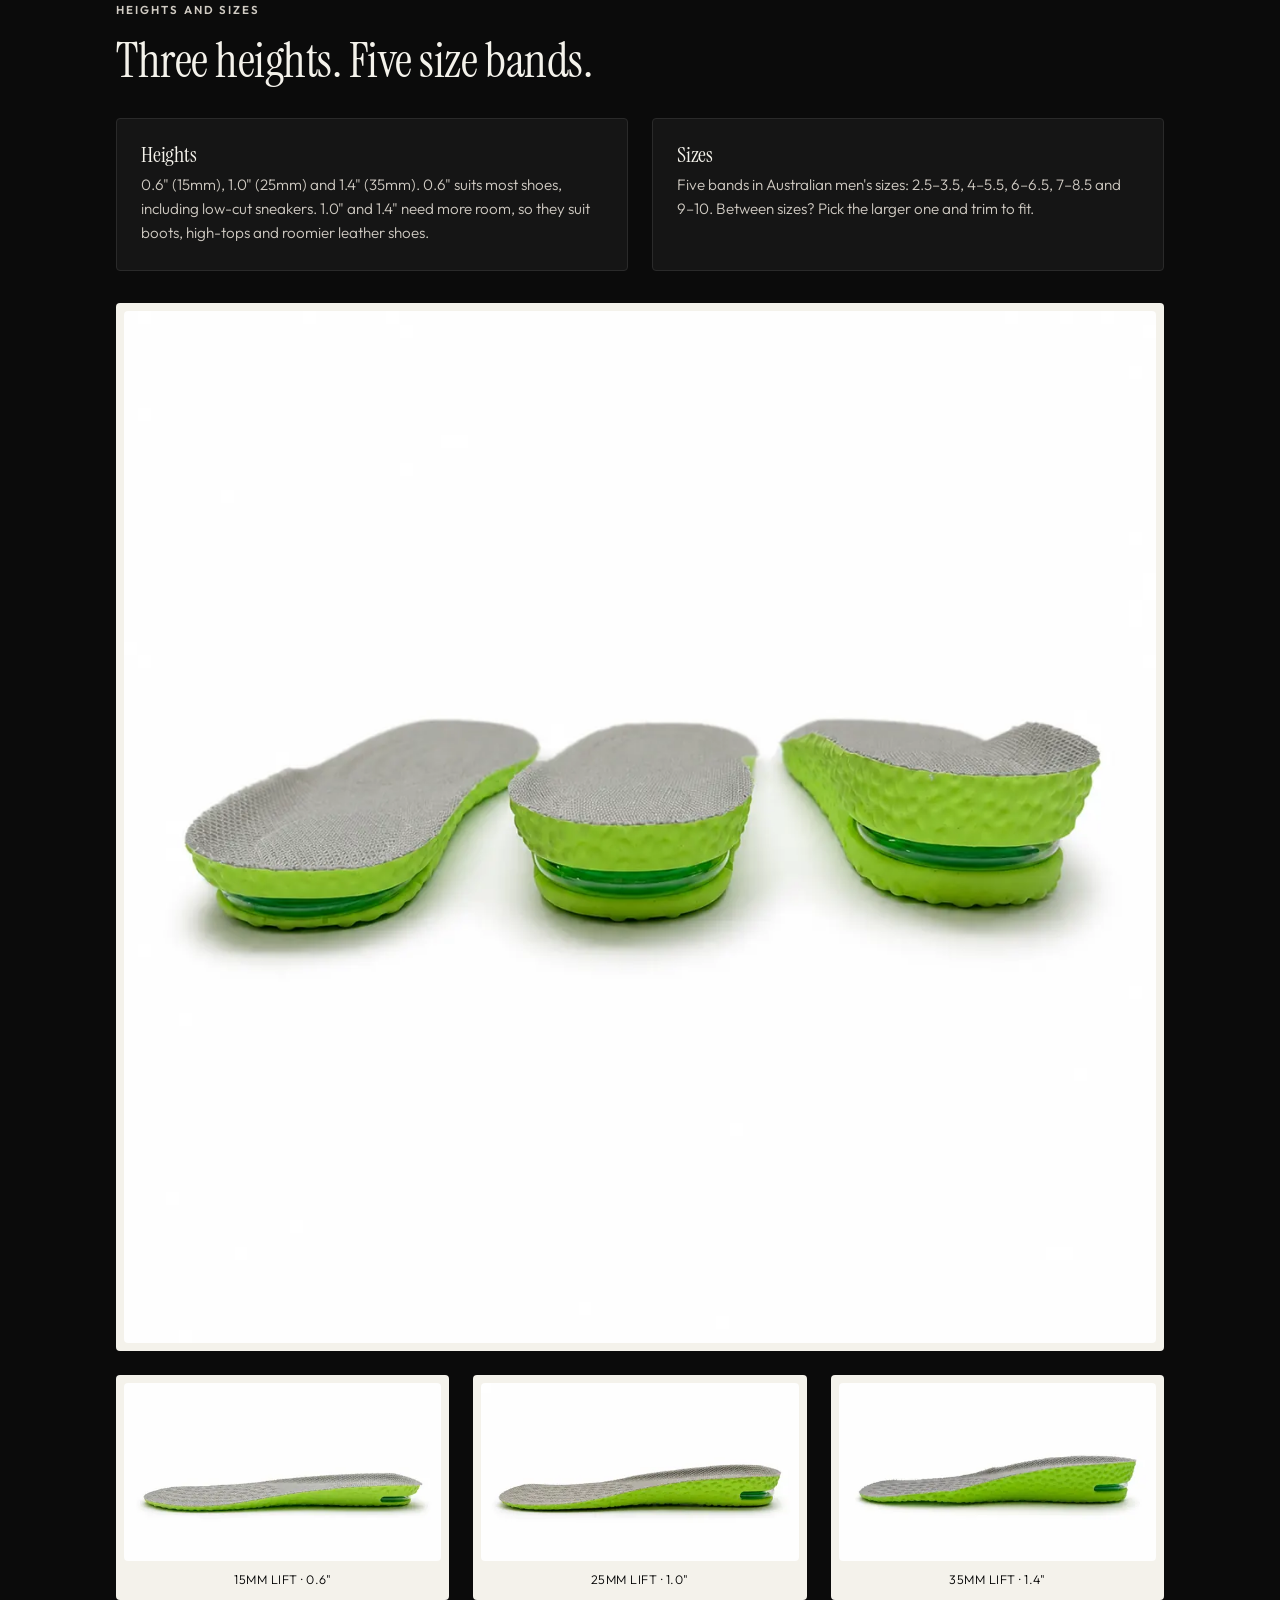
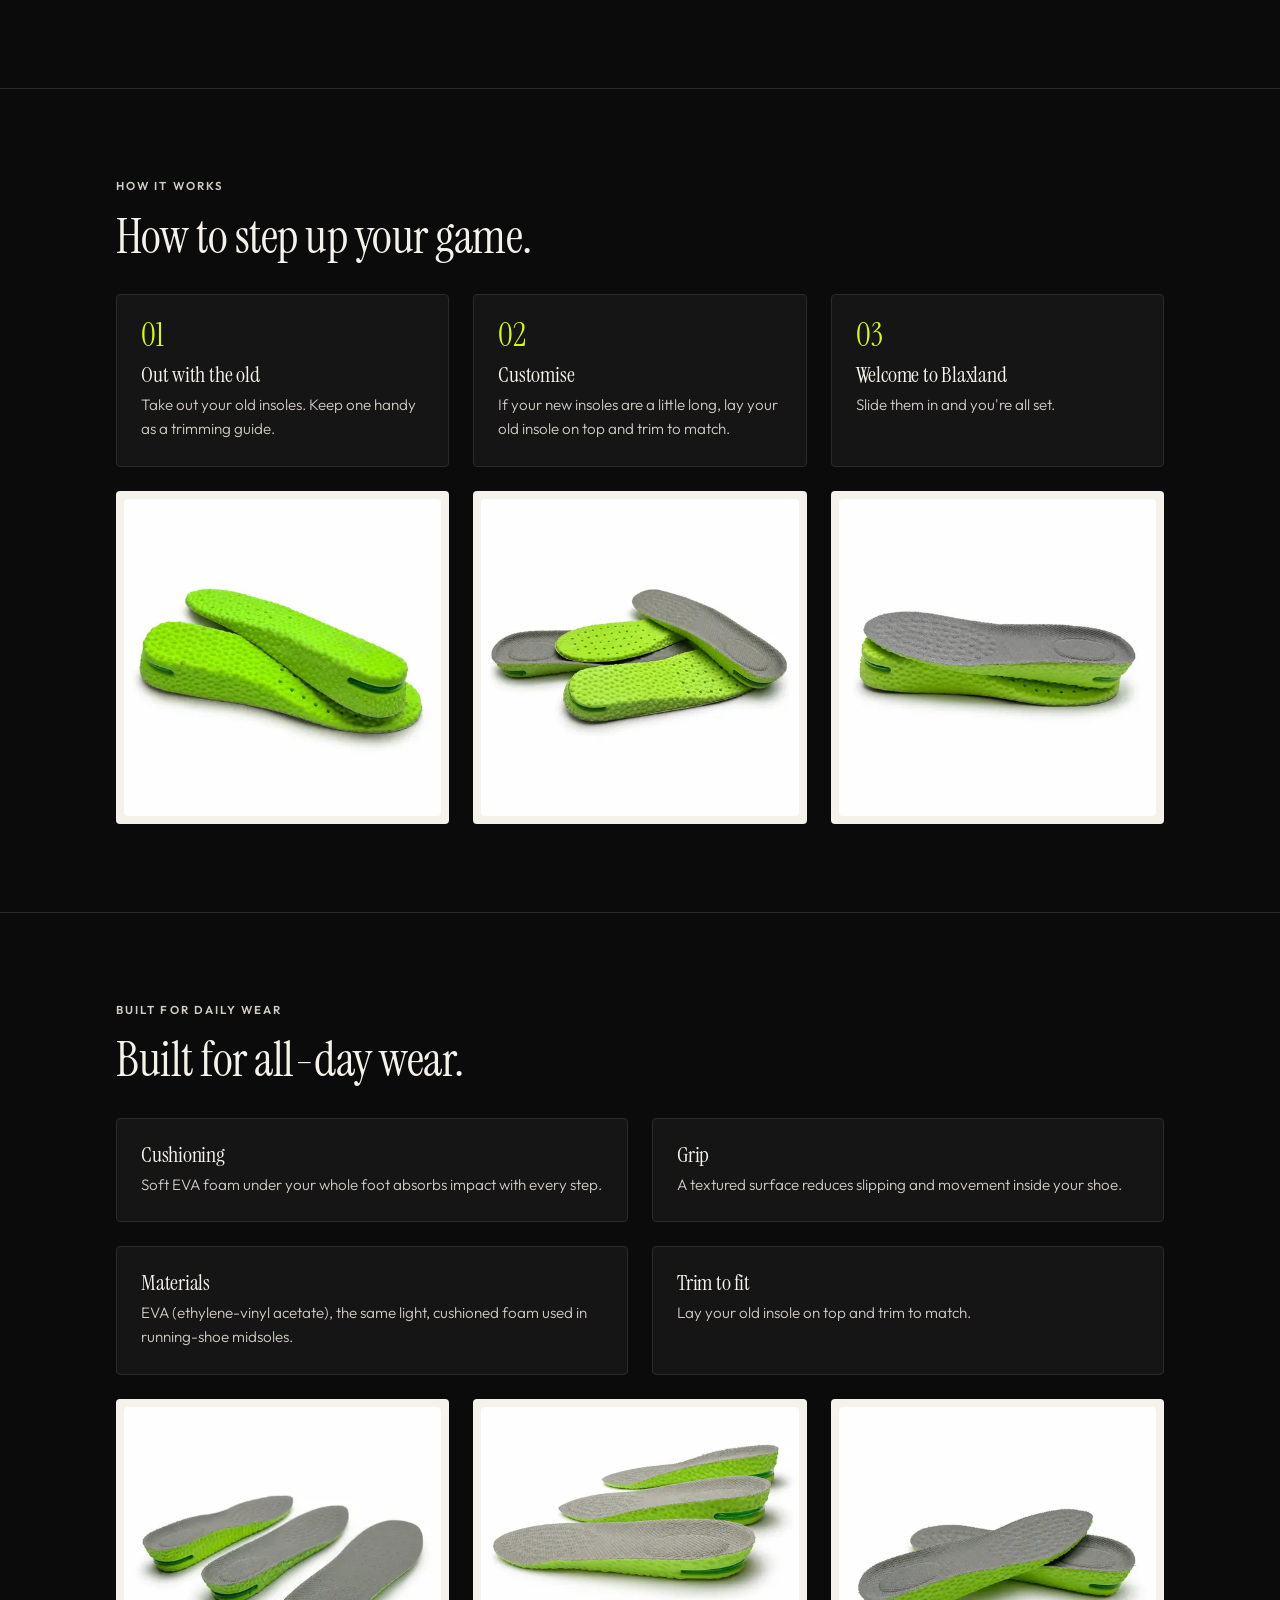
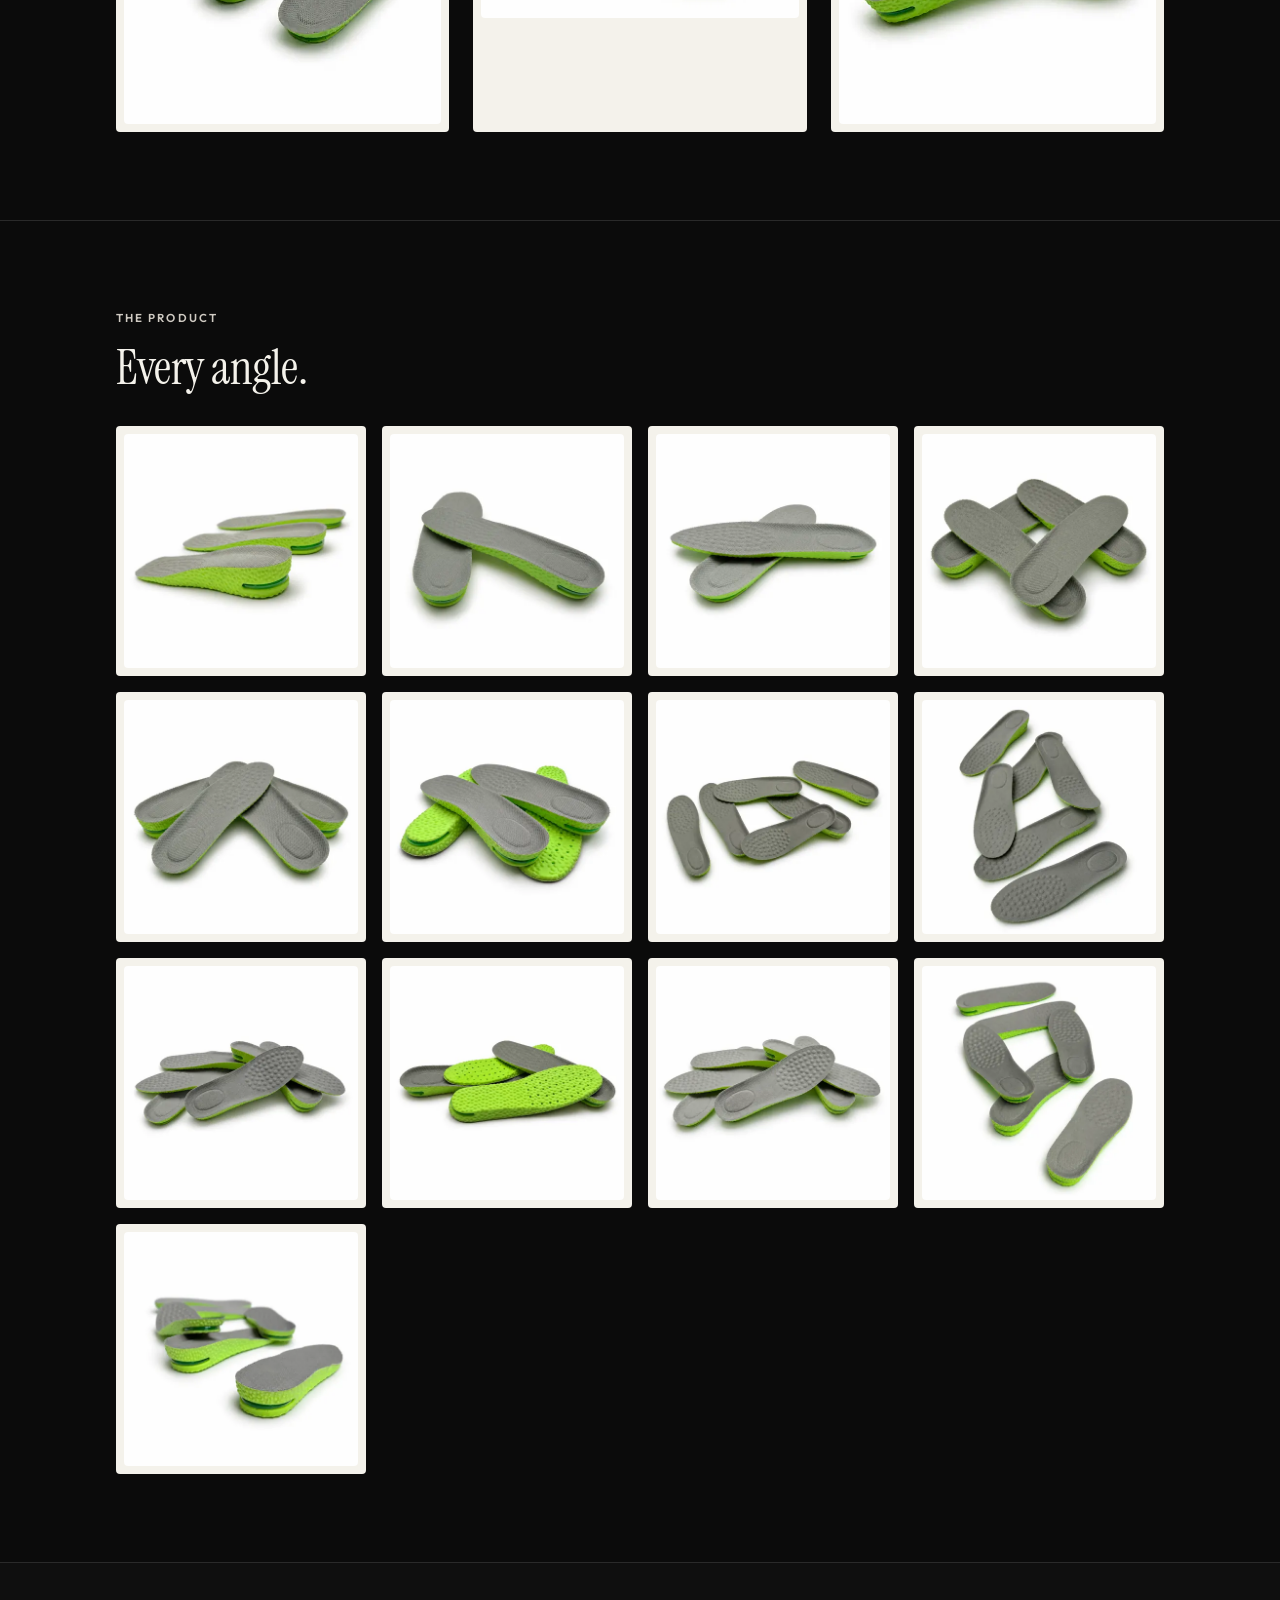
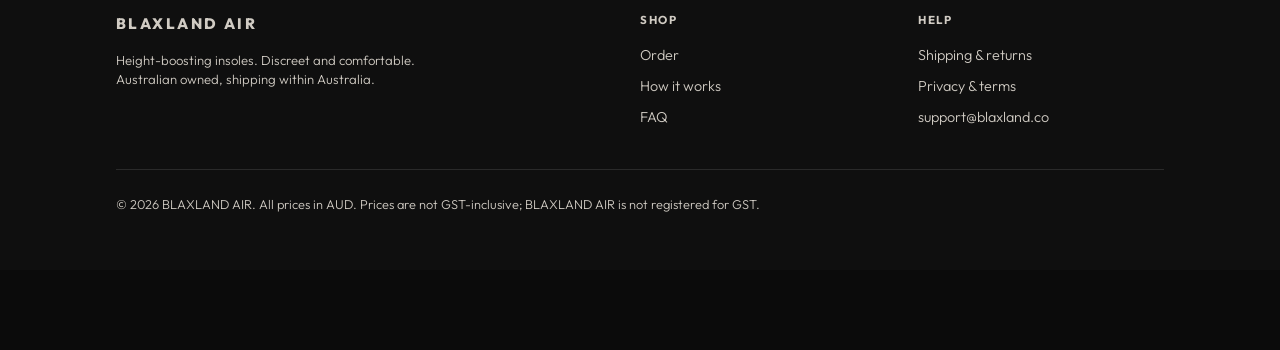
==== commit 0b29e8d4: "Update index.html" ====
--- a/index.html
+++ b/index.html
@@ -52,7 +52,7 @@
       <!-- HERO -->
       <section class="hero wrap">
         <p class="eyebrow">Height insoles</p>
-        <h1>Taller you,<br /><em>by choice.</em></h1>
+        <h1>A Taller You,<br /><em>by choice.</em></h1>
         <p class="lede">
           Up to 1.4" of pure lift, inside the shoes that you already wear.
         </p>
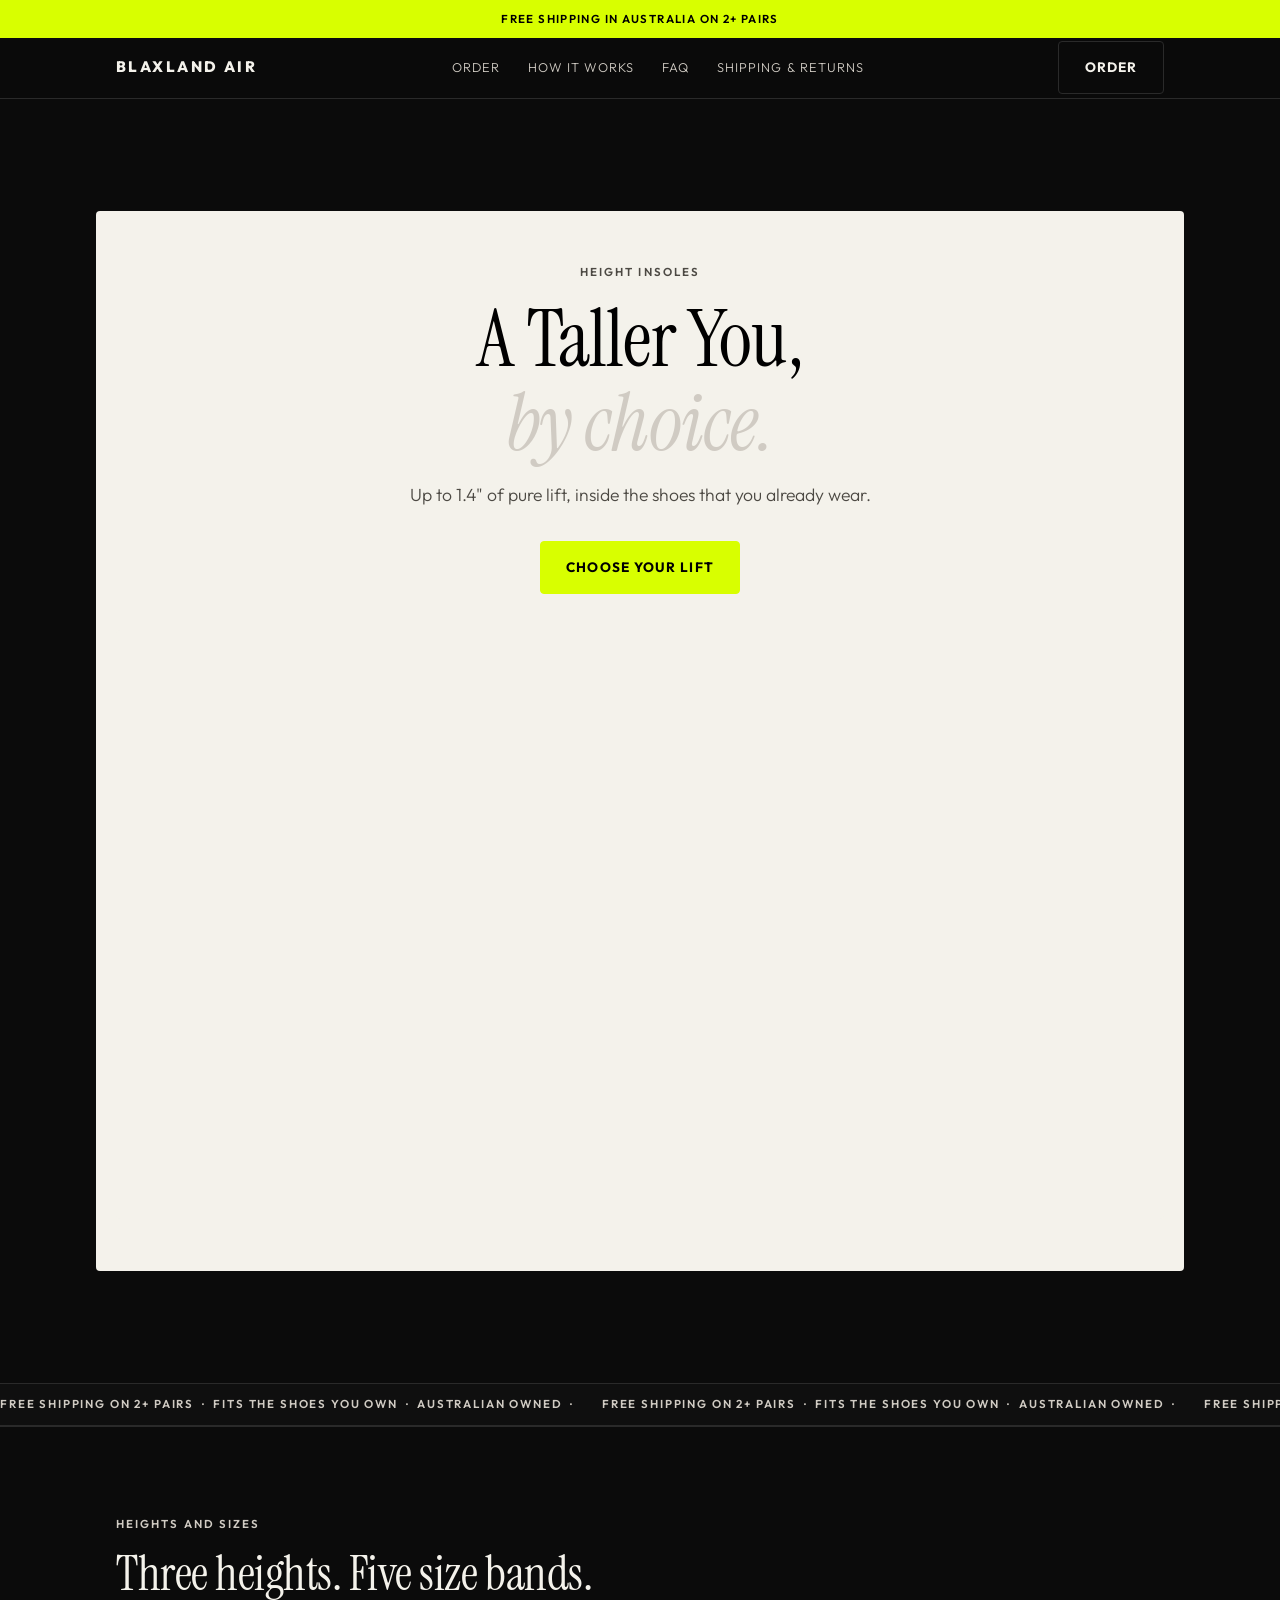
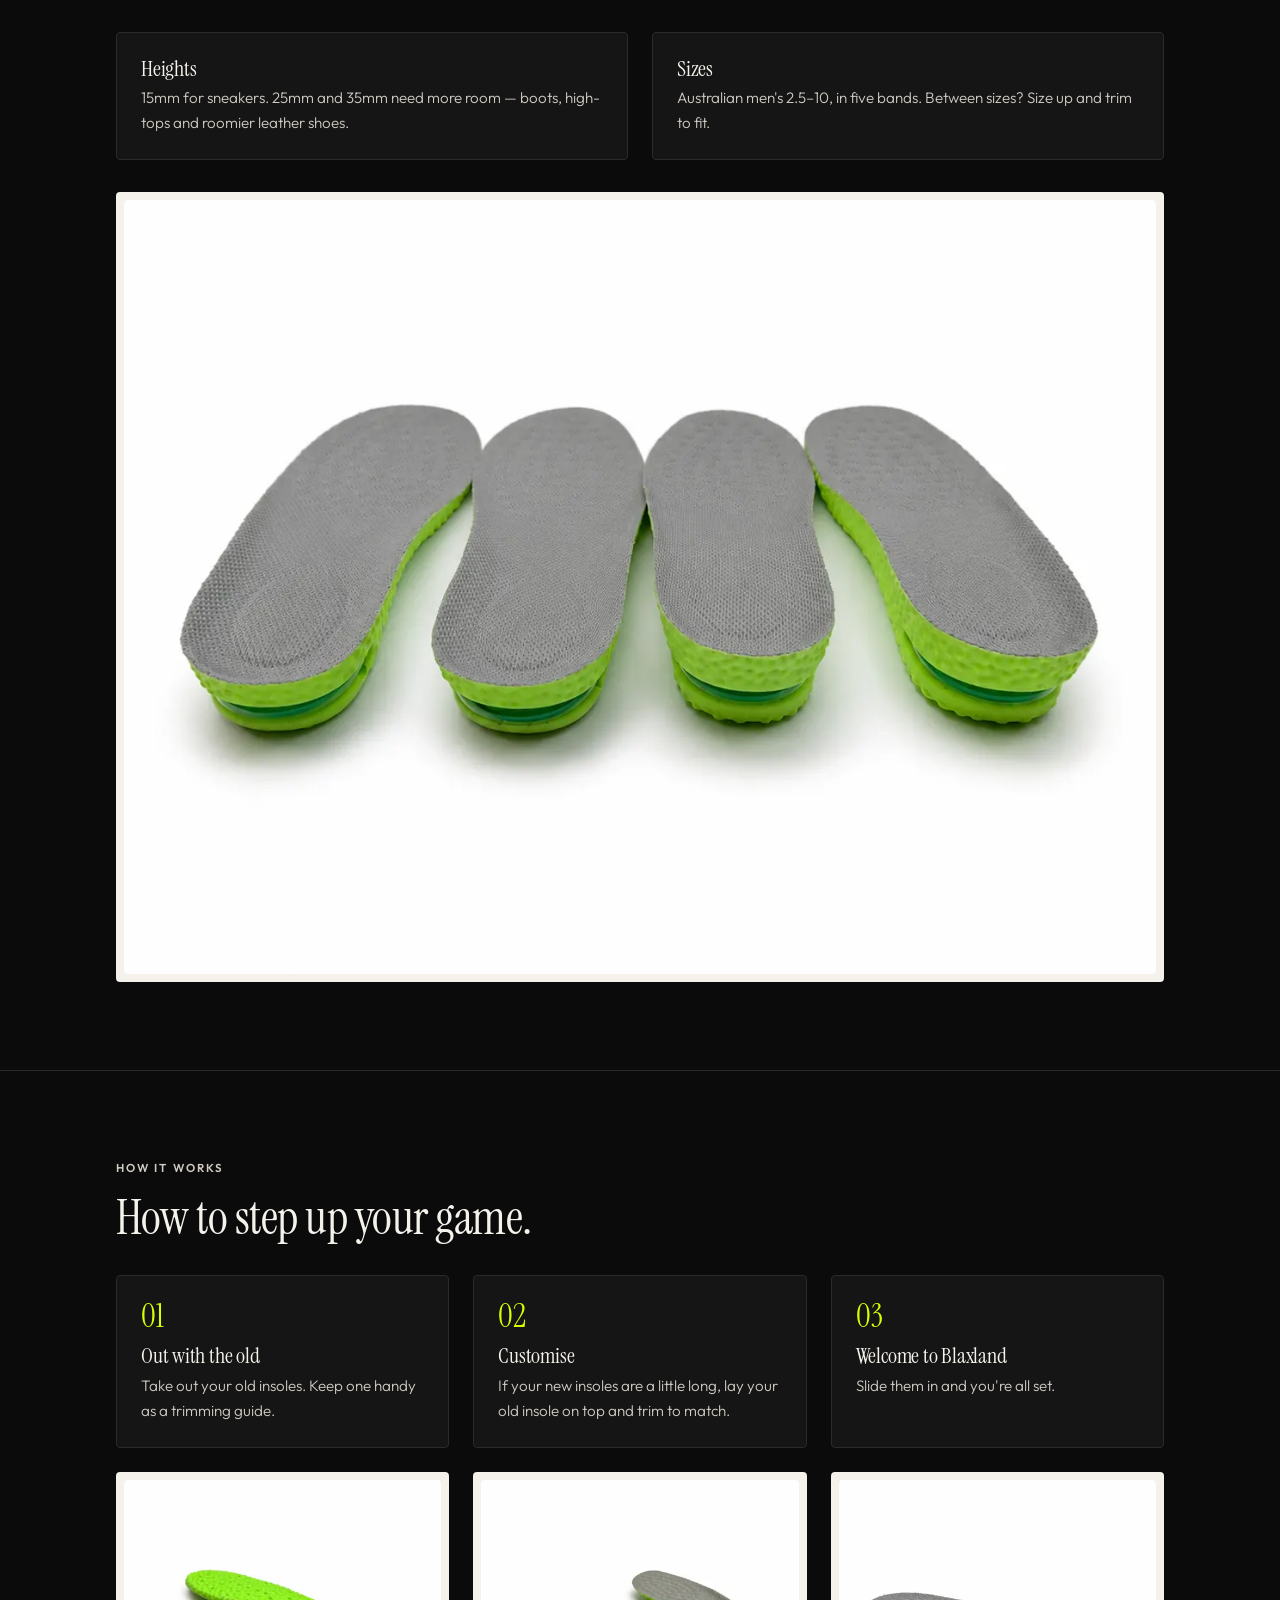
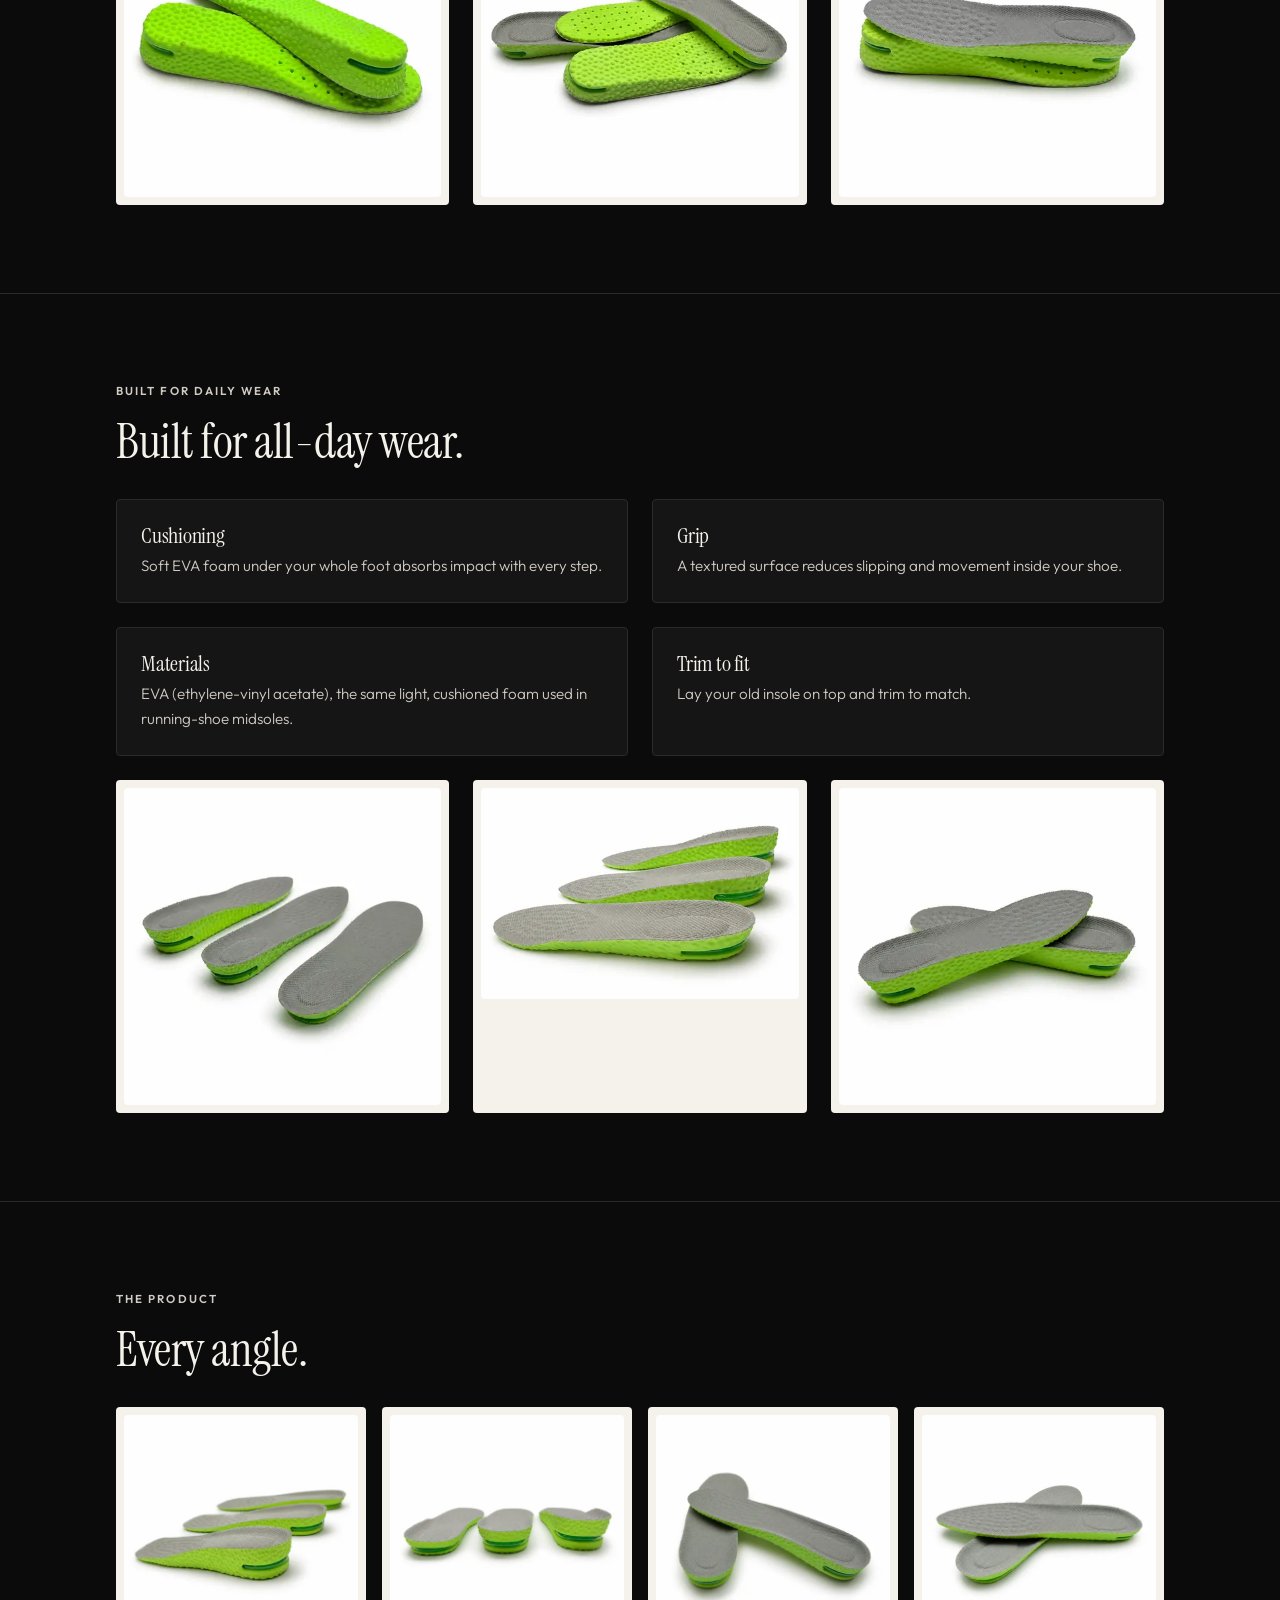
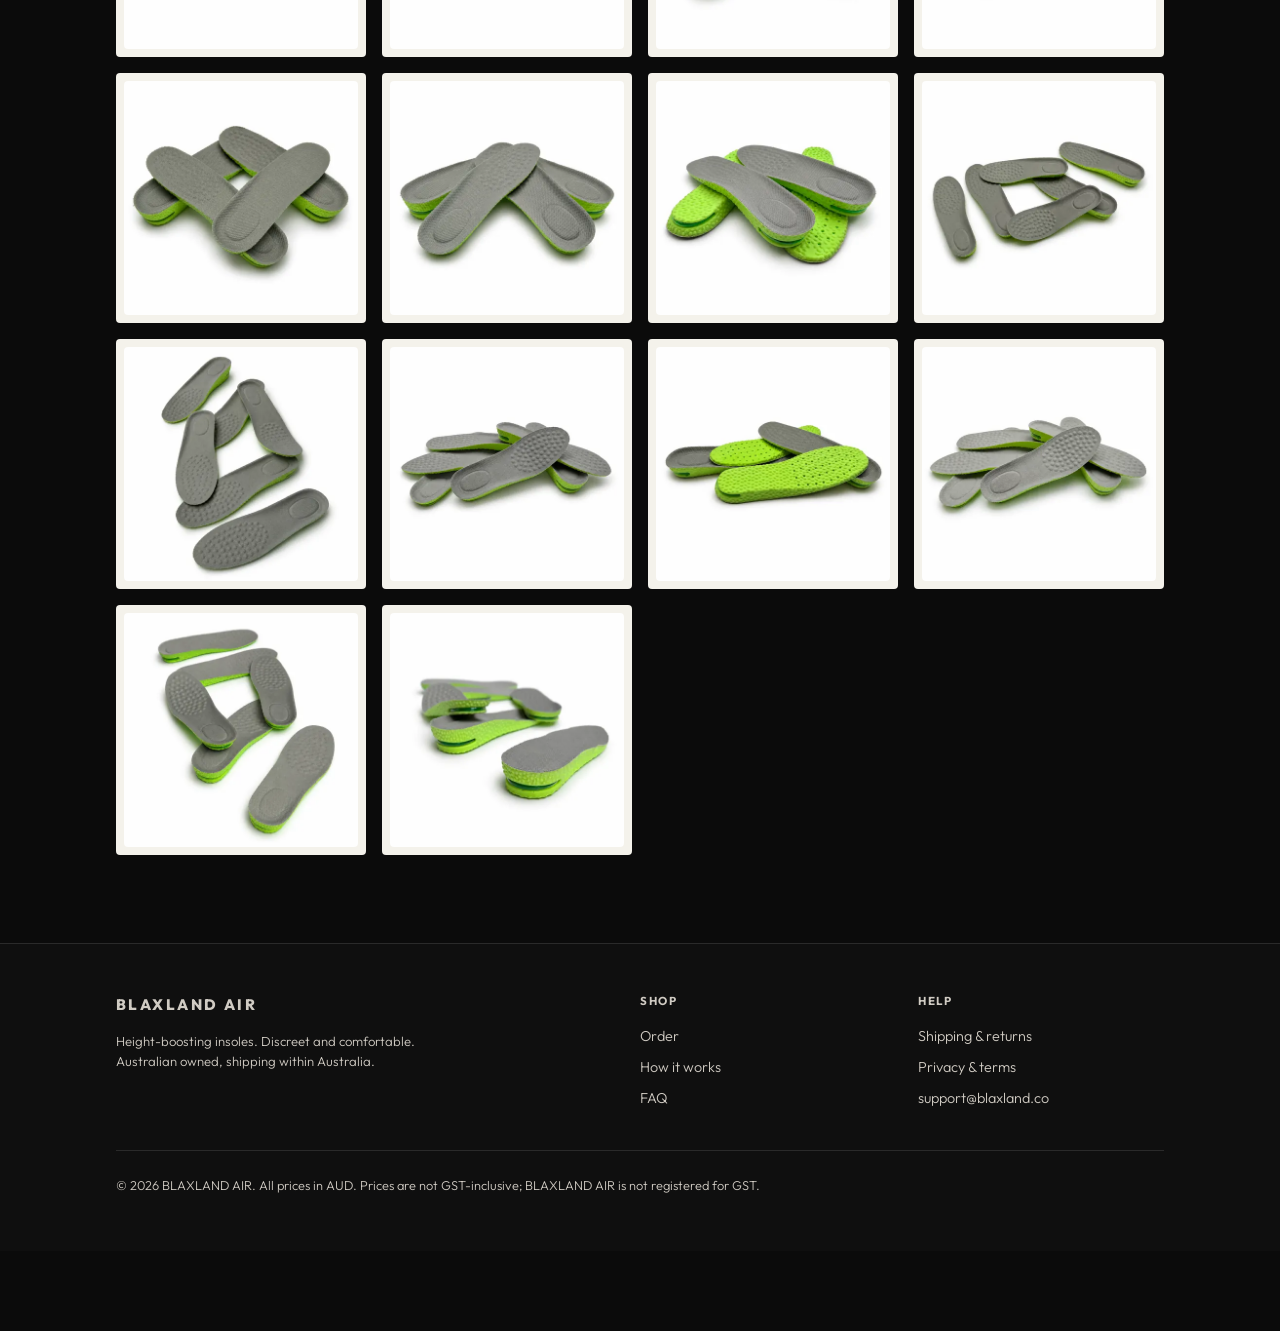
==== commit fd4a14ac: "Hero becomes a cream panel with the three lifts cross-fading The opening view was dark type on black" ====
--- a/index.html
+++ b/index.html
@@ -50,25 +50,48 @@
 
     <main>
       <!-- HERO -->
-      <section class="hero wrap">
-        <p class="eyebrow">Height insoles</p>
-        <h1>A Taller You,<br /><em>by choice.</em></h1>
-        <p class="lede">
-          Up to 1.4" of pure lift, inside the shoes that you already wear.
-        </p>
-        <div class="hero-actions">
-          <a class="btn" href="#lift">Choose your lift</a>
-        </div>
-        <div class="hero-shot">
-          <div class="shot">
-            <div class="ph" style="aspect-ratio:1.334;background-image:url([data-uri])">
-              <img src="assets/img/hero-row.jpg"
-                   srcset="assets/img/hero-row-480.webp 480w, assets/img/hero-row-768.webp 768w, assets/img/hero-row-1200.webp 1200w"
-                   sizes="(min-width: 70rem) 62rem, 94vw"
-                   alt="Four BLAXLAND AIR height insoles standing in a row, each with a grey textured top layer above a lime green foam wedge."
-                   loading="eager" fetchpriority="high" decoding="async">
-            </div>
-          </div>
+      <section class="hero">
+        <div class="wrap hero-panel">
+          <p class="eyebrow">Height insoles</p>
+          <h1>A Taller You,<br /><em>by choice.</em></h1>
+          <p class="lede">
+            Up to 1.4" of pure lift, inside the shoes that you already wear.
+          </p>
+          <div class="hero-actions">
+            <a class="btn" href="#lift">Choose your lift</a>
+          </div>
+          <a class="hero-carousel" href="#lift" aria-label="See the three lifts and choose yours">
+            <div class="hero-slide" style="--i:0">
+              <div class="ph" style="aspect-ratio:1.7787;background-image:url([data-uri])">
+                <img src="assets/img/lift-15mm.jpg"
+                     srcset="assets/img/lift-15mm-480.webp 480w, assets/img/lift-15mm-768.webp 768w, assets/img/lift-15mm-1200.webp 1200w"
+                     sizes="(min-width: 70rem) 62rem, 94vw"
+                     alt="Side profile of the 15mm insole, showing how thick the green wedge is under the heel."
+                     loading="eager" fetchpriority="high" decoding="async">
+              </div>
+              <span class="hero-slide-cap">15mm &middot; 0.6&quot;</span>
+            </div>
+            <div class="hero-slide" style="--i:1">
+              <div class="ph" style="aspect-ratio:1.7787;background-image:url([data-uri])">
+                <img src="assets/img/lift-25mm.jpg"
+                     srcset="assets/img/lift-25mm-480.webp 480w, assets/img/lift-25mm-768.webp 768w, assets/img/lift-25mm-1200.webp 1200w"
+                     sizes="(min-width: 70rem) 62rem, 94vw"
+                     alt="Side profile of the 25mm insole, showing how thick the green wedge is under the heel."
+                     loading="eager" fetchpriority="high" decoding="async">
+              </div>
+              <span class="hero-slide-cap">25mm &middot; 1.0&quot;</span>
+            </div>
+            <div class="hero-slide" style="--i:2">
+              <div class="ph" style="aspect-ratio:1.7787;background-image:url([data-uri])">
+                <img src="assets/img/lift-35mm.jpg"
+                     srcset="assets/img/lift-35mm-480.webp 480w, assets/img/lift-35mm-768.webp 768w, assets/img/lift-35mm-1200.webp 1200w"
+                     sizes="(min-width: 70rem) 62rem, 94vw"
+                     alt="Side profile of the 35mm insole, showing how thick the green wedge is under the heel."
+                     loading="eager" fetchpriority="high" decoding="async">
+              </div>
+              <span class="hero-slide-cap">35mm &middot; 1.4&quot;</span>
+            </div>
+          </a>
         </div>
       </section>
 
@@ -90,62 +113,28 @@
             <div class="card">
               <h3>Heights</h3>
               <p>
-                0.6" (15mm), 1.0" (25mm) and 1.4" (35mm). 0.6" suits most
-                shoes, including low-cut sneakers. 1.0" and 1.4" need more
-                room, so they suit boots, high-tops and roomier leather shoes.
+                15mm for sneakers. 25mm and 35mm need more room — boots,
+                high-tops and roomier leather shoes.
               </p>
             </div>
             <div class="card">
               <h3>Sizes</h3>
               <p>
-                Five bands in Australian men's sizes: 2.5–3.5, 4–5.5, 6–6.5,
-                7–8.5 and 9–10. Between sizes? Pick the larger one and trim to
-                fit.
+                Australian men's 2.5&ndash;10, in five bands. Between sizes?
+                Size up and trim to fit.
               </p>
             </div>
           </div>
           <div class="shot-wide">
-            <div class="shot">
-            <div class="ph" style="aspect-ratio:1.0;background-image:url([data-uri])">
-              <img src="assets/img/lifts-heel-on.jpg"
-                   srcset="assets/img/lifts-heel-on-480.webp 480w, assets/img/lifts-heel-on-768.webp 768w, assets/img/lifts-heel-on-1200.webp 1200w"
-                   sizes="(min-width: 70rem) 62rem, 94vw"
-                   alt="The three lifts seen heel-on side by side, so the 15mm, 25mm and 35mm wedge thicknesses line up for comparison."
-                   loading="lazy" decoding="async">
-            </div>
-          </div>
-          </div>
-          <div class="grid grid-3 shot-row">
-            <figure class="shot">
-            <div class="ph" style="aspect-ratio:1.7787;background-image:url([data-uri])">
-              <img src="assets/img/lift-15mm.jpg"
-                   srcset="assets/img/lift-15mm-480.webp 480w, assets/img/lift-15mm-768.webp 768w, assets/img/lift-15mm-1200.webp 1200w"
-                   sizes="(min-width: 46rem) 30vw, 92vw"
-                   alt="Side profile of the 15mm insole, showing how thick the green wedge is under the heel."
-                   loading="lazy" decoding="async">
-            </div>
-            <figcaption>15mm lift &middot; 0.6&quot;</figcaption>
-          </figure>
-            <figure class="shot">
-            <div class="ph" style="aspect-ratio:1.7787;background-image:url([data-uri])">
-              <img src="assets/img/lift-25mm.jpg"
-                   srcset="assets/img/lift-25mm-480.webp 480w, assets/img/lift-25mm-768.webp 768w, assets/img/lift-25mm-1200.webp 1200w"
-                   sizes="(min-width: 46rem) 30vw, 92vw"
-                   alt="Side profile of the 25mm insole, showing how thick the green wedge is under the heel."
-                   loading="lazy" decoding="async">
-            </div>
-            <figcaption>25mm lift &middot; 1.0&quot;</figcaption>
-          </figure>
-            <figure class="shot">
-            <div class="ph" style="aspect-ratio:1.7787;background-image:url([data-uri])">
-              <img src="assets/img/lift-35mm.jpg"
-                   srcset="assets/img/lift-35mm-480.webp 480w, assets/img/lift-35mm-768.webp 768w, assets/img/lift-35mm-1200.webp 1200w"
-                   sizes="(min-width: 46rem) 30vw, 92vw"
-                   alt="Side profile of the 35mm insole, showing how thick the green wedge is under the heel."
-                   loading="lazy" decoding="async">
-            </div>
-            <figcaption>35mm lift &middot; 1.4&quot;</figcaption>
-          </figure>
+            <a class="shot shot-link" href="#lift">
+              <div class="ph" style="aspect-ratio:1.334;background-image:url([data-uri])">
+                <img src="assets/img/hero-row.jpg"
+                     srcset="assets/img/hero-row-480.webp 480w, assets/img/hero-row-768.webp 768w, assets/img/hero-row-1200.webp 1200w"
+                     sizes="(min-width: 70rem) 62rem, 94vw"
+                     alt="Four BLAXLAND AIR height insoles standing in a row, each with a grey textured top layer above a lime green foam wedge."
+                     loading="lazy" decoding="async">
+              </div>
+            </a>
           </div>
         </div>
       </section>
@@ -178,33 +167,33 @@
             </div>
           </div>
           <div class="grid grid-3 shot-row">
-            <div class="shot">
-            <div class="ph" style="aspect-ratio:1.0;background-image:url([data-uri])">
-              <img src="assets/img/underside.jpg"
-                   srcset="assets/img/underside-480.webp 480w, assets/img/underside-768.webp 768w, assets/img/underside-1200.webp 1200w"
-                   sizes="(min-width: 46rem) 30vw, 92vw"
-                   alt="The green underside of two insoles, showing the perforated, textured foam surface."
-                   loading="lazy" decoding="async">
-            </div>
-          </div>
-            <div class="shot">
-            <div class="ph" style="aspect-ratio:1.0;background-image:url([data-uri])">
-              <img src="assets/img/top-and-underside.jpg"
-                   srcset="assets/img/top-and-underside-480.webp 480w, assets/img/top-and-underside-768.webp 768w, assets/img/top-and-underside-1200.webp 1200w"
-                   sizes="(min-width: 46rem) 30vw, 92vw"
-                   alt="Two insoles turned to show both faces: the grey textured top layer and the green perforated underside."
-                   loading="lazy" decoding="async">
-            </div>
-          </div>
-            <div class="shot">
-            <div class="ph" style="aspect-ratio:1.0;background-image:url([data-uri])">
-              <img src="assets/img/stacked-side.jpg"
-                   srcset="assets/img/stacked-side-480.webp 480w, assets/img/stacked-side-768.webp 768w, assets/img/stacked-side-1200.webp 1200w"
-                   sizes="(min-width: 46rem) 30vw, 92vw"
-                   alt="A pair of insoles stacked and seen from the side, with the heel wedge and the grey top layer both visible."
-                   loading="lazy" decoding="async">
-            </div>
-          </div>
+            <a class="shot shot-link" href="#lift">
+              <div class="ph" style="aspect-ratio:1.0;background-image:url([data-uri])">
+                <img src="assets/img/underside.jpg"
+                     srcset="assets/img/underside-480.webp 480w, assets/img/underside-768.webp 768w, assets/img/underside-1200.webp 1200w"
+                     sizes="(min-width: 46rem) 30vw, 92vw"
+                     alt="The green underside of two insoles, showing the perforated, textured foam surface."
+                     loading="lazy" decoding="async">
+              </div>
+            </a>
+            <a class="shot shot-link" href="#lift">
+              <div class="ph" style="aspect-ratio:1.0;background-image:url([data-uri])">
+                <img src="assets/img/top-and-underside.jpg"
+                     srcset="assets/img/top-and-underside-480.webp 480w, assets/img/top-and-underside-768.webp 768w, assets/img/top-and-underside-1200.webp 1200w"
+                     sizes="(min-width: 46rem) 30vw, 92vw"
+                     alt="Two insoles turned to show both faces: the grey textured top layer and the green perforated underside."
+                     loading="lazy" decoding="async">
+              </div>
+            </a>
+            <a class="shot shot-link" href="#lift">
+              <div class="ph" style="aspect-ratio:1.0;background-image:url([data-uri])">
+                <img src="assets/img/stacked-side.jpg"
+                     srcset="assets/img/stacked-side-480.webp 480w, assets/img/stacked-side-768.webp 768w, assets/img/stacked-side-1200.webp 1200w"
+                     sizes="(min-width: 46rem) 30vw, 92vw"
+                     alt="A pair of insoles stacked and seen from the side, with the heel wedge and the grey top layer both visible."
+                     loading="lazy" decoding="async">
+              </div>
+            </a>
           </div>
         </div>
       </section>
@@ -242,33 +231,33 @@
             </div>
           </div>
           <div class="grid grid-3 shot-row">
-            <div class="shot">
-            <div class="ph" style="aspect-ratio:1.0;background-image:url([data-uri])">
-              <img src="assets/img/lifts-from-above.jpg"
-                   srcset="assets/img/lifts-from-above-480.webp 480w, assets/img/lifts-from-above-768.webp 768w, assets/img/lifts-from-above-1200.webp 1200w"
-                   sizes="(min-width: 46rem) 30vw, 92vw"
-                   alt="Three insoles seen from above, each built on a different wedge height."
-                   loading="lazy" decoding="async">
-            </div>
-          </div>
-            <div class="shot">
-            <div class="ph" style="aspect-ratio:1.5;background-image:url([data-uri])">
-              <img src="assets/img/lifts-low-angle.jpg"
-                   srcset="assets/img/lifts-low-angle-480.webp 480w, assets/img/lifts-low-angle-768.webp 768w, assets/img/lifts-low-angle-1200.webp 1200w"
-                   sizes="(min-width: 46rem) 30vw, 92vw"
-                   alt="Three insoles photographed at a low angle so the stepped heel heights are visible together."
-                   loading="lazy" decoding="async">
-            </div>
-          </div>
-            <div class="shot">
-            <div class="ph" style="aspect-ratio:1.0;background-image:url([data-uri])">
-              <img src="assets/img/pair-three-quarter.jpg"
-                   srcset="assets/img/pair-three-quarter-480.webp 480w, assets/img/pair-three-quarter-768.webp 768w, assets/img/pair-three-quarter-1200.webp 1200w"
-                   sizes="(min-width: 46rem) 30vw, 92vw"
-                   alt="A pair of insoles at a three-quarter angle, grey top layer facing up."
-                   loading="lazy" decoding="async">
-            </div>
-          </div>
+            <a class="shot shot-link" href="#lift">
+              <div class="ph" style="aspect-ratio:1.0;background-image:url([data-uri])">
+                <img src="assets/img/lifts-from-above.jpg"
+                     srcset="assets/img/lifts-from-above-480.webp 480w, assets/img/lifts-from-above-768.webp 768w, assets/img/lifts-from-above-1200.webp 1200w"
+                     sizes="(min-width: 46rem) 30vw, 92vw"
+                     alt="Three insoles seen from above, each built on a different wedge height."
+                     loading="lazy" decoding="async">
+              </div>
+            </a>
+            <a class="shot shot-link" href="#lift">
+              <div class="ph" style="aspect-ratio:1.5;background-image:url([data-uri])">
+                <img src="assets/img/lifts-low-angle.jpg"
+                     srcset="assets/img/lifts-low-angle-480.webp 480w, assets/img/lifts-low-angle-768.webp 768w, assets/img/lifts-low-angle-1200.webp 1200w"
+                     sizes="(min-width: 46rem) 30vw, 92vw"
+                     alt="Three insoles photographed at a low angle so the stepped heel heights are visible together."
+                     loading="lazy" decoding="async">
+              </div>
+            </a>
+            <a class="shot shot-link" href="#lift">
+              <div class="ph" style="aspect-ratio:1.0;background-image:url([data-uri])">
+                <img src="assets/img/pair-three-quarter.jpg"
+                     srcset="assets/img/pair-three-quarter-480.webp 480w, assets/img/pair-three-quarter-768.webp 768w, assets/img/pair-three-quarter-1200.webp 1200w"
+                     sizes="(min-width: 46rem) 30vw, 92vw"
+                     alt="A pair of insoles at a three-quarter angle, grey top layer facing up."
+                     loading="lazy" decoding="async">
+              </div>
+            </a>
           </div>
         </div>
       </section>
@@ -280,123 +269,132 @@
           <p class="eyebrow">The product</p>
           <h2>Every angle.</h2>
           <div class="gallery-grid">
-            <div class="shot">
-            <div class="ph" style="aspect-ratio:1.0;background-image:url([data-uri])">
-              <img src="assets/img/g-lifts-row.jpg"
-                   srcset="assets/img/g-lifts-row-480.webp 480w, assets/img/g-lifts-row-768.webp 768w, assets/img/g-lifts-row-1200.webp 1200w"
-                   sizes="(min-width: 46rem) 22vw, 45vw"
-                   alt="Three insoles staggered in a row at a three-quarter angle."
-                   loading="lazy" decoding="async">
-            </div>
-          </div>
-            <div class="shot">
-            <div class="ph" style="aspect-ratio:1.0;background-image:url([data-uri])">
-              <img src="assets/img/g-pair-angled.jpg"
-                   srcset="assets/img/g-pair-angled-480.webp 480w, assets/img/g-pair-angled-768.webp 768w, assets/img/g-pair-angled-1200.webp 1200w"
-                   sizes="(min-width: 46rem) 22vw, 45vw"
-                   alt="A pair of insoles overlapping at an angle."
-                   loading="lazy" decoding="async">
-            </div>
-          </div>
-            <div class="shot">
-            <div class="ph" style="aspect-ratio:1.0;background-image:url([data-uri])">
-              <img src="assets/img/g-pair-overlap.jpg"
-                   srcset="assets/img/g-pair-overlap-480.webp 480w, assets/img/g-pair-overlap-768.webp 768w, assets/img/g-pair-overlap-1200.webp 1200w"
-                   sizes="(min-width: 46rem) 22vw, 45vw"
-                   alt="One insole resting across another, grey tops facing up."
-                   loading="lazy" decoding="async">
-            </div>
-          </div>
-            <div class="shot">
-            <div class="ph" style="aspect-ratio:1.0;background-image:url([data-uri])">
-              <img src="assets/img/g-four-loose.jpg"
-                   srcset="assets/img/g-four-loose-480.webp 480w, assets/img/g-four-loose-768.webp 768w, assets/img/g-four-loose-1200.webp 1200w"
-                   sizes="(min-width: 46rem) 22vw, 45vw"
-                   alt="Four insoles arranged loosely, grey tops and green wedges visible."
-                   loading="lazy" decoding="async">
-            </div>
-          </div>
-            <div class="shot">
-            <div class="ph" style="aspect-ratio:1.0;background-image:url([data-uri])">
-              <img src="assets/img/g-four-v.jpg"
-                   srcset="assets/img/g-four-v-480.webp 480w, assets/img/g-four-v-768.webp 768w, assets/img/g-four-v-1200.webp 1200w"
-                   sizes="(min-width: 46rem) 22vw, 45vw"
-                   alt="Four insoles arranged in a V, grey top layers facing up."
-                   loading="lazy" decoding="async">
-            </div>
-          </div>
-            <div class="shot">
-            <div class="ph" style="aspect-ratio:1.0;background-image:url([data-uri])">
-              <img src="assets/img/g-four-stacked.jpg"
-                   srcset="assets/img/g-four-stacked-480.webp 480w, assets/img/g-four-stacked-768.webp 768w, assets/img/g-four-stacked-1200.webp 1200w"
-                   sizes="(min-width: 46rem) 22vw, 45vw"
-                   alt="Four insoles stacked together, grey and green layers alternating."
-                   loading="lazy" decoding="async">
-            </div>
-          </div>
-            <div class="shot">
-            <div class="ph" style="aspect-ratio:1.0;background-image:url([data-uri])">
-              <img src="assets/img/g-six-ring.jpg"
-                   srcset="assets/img/g-six-ring-480.webp 480w, assets/img/g-six-ring-768.webp 768w, assets/img/g-six-ring-1200.webp 1200w"
-                   sizes="(min-width: 46rem) 22vw, 45vw"
-                   alt="Six insoles arranged in a loose ring."
-                   loading="lazy" decoding="async">
-            </div>
-          </div>
-            <div class="shot">
-            <div class="ph" style="aspect-ratio:1.0;background-image:url([data-uri])">
-              <img src="assets/img/g-six-foreground.jpg"
-                   srcset="assets/img/g-six-foreground-480.webp 480w, assets/img/g-six-foreground-768.webp 768w, assets/img/g-six-foreground-1200.webp 1200w"
-                   sizes="(min-width: 46rem) 22vw, 45vw"
-                   alt="Six insoles arranged with one in the foreground, grey top layer facing the camera."
-                   loading="lazy" decoding="async">
-            </div>
-          </div>
-            <div class="shot">
-            <div class="ph" style="aspect-ratio:1.0;background-image:url([data-uri])">
-              <img src="assets/img/g-pile.jpg"
-                   srcset="assets/img/g-pile-480.webp 480w, assets/img/g-pile-768.webp 768w, assets/img/g-pile-1200.webp 1200w"
-                   sizes="(min-width: 46rem) 22vw, 45vw"
-                   alt="A pile of insoles, grey tops and green wedges mixed together."
-                   loading="lazy" decoding="async">
-            </div>
-          </div>
-            <div class="shot">
-            <div class="ph" style="aspect-ratio:1.0;background-image:url([data-uri])">
-              <img src="assets/img/g-mixed-underside.jpg"
-                   srcset="assets/img/g-mixed-underside-480.webp 480w, assets/img/g-mixed-underside-768.webp 768w, assets/img/g-mixed-underside-1200.webp 1200w"
-                   sizes="(min-width: 46rem) 22vw, 45vw"
-                   alt="Insoles overlapping so the green perforated underside faces the camera."
-                   loading="lazy" decoding="async">
-            </div>
-          </div>
-            <div class="shot">
-            <div class="ph" style="aspect-ratio:1.0;background-image:url([data-uri])">
-              <img src="assets/img/g-pile-alt.jpg"
-                   srcset="assets/img/g-pile-alt-480.webp 480w, assets/img/g-pile-alt-768.webp 768w, assets/img/g-pile-alt-1200.webp 1200w"
-                   sizes="(min-width: 46rem) 22vw, 45vw"
-                   alt="A loose pile of insoles seen from above."
-                   loading="lazy" decoding="async">
-            </div>
-          </div>
-            <div class="shot">
-            <div class="ph" style="aspect-ratio:1.0;background-image:url([data-uri])">
-              <img src="assets/img/g-diamond-frame.jpg"
-                   srcset="assets/img/g-diamond-frame-480.webp 480w, assets/img/g-diamond-frame-768.webp 768w, assets/img/g-diamond-frame-1200.webp 1200w"
-                   sizes="(min-width: 46rem) 22vw, 45vw"
-                   alt="Four insoles arranged in a diamond, heels together."
-                   loading="lazy" decoding="async">
-            </div>
-          </div>
-            <div class="shot">
-            <div class="ph" style="aspect-ratio:1.0;background-image:url([data-uri])">
-              <img src="assets/img/g-soft-focus.jpg"
-                   srcset="assets/img/g-soft-focus-480.webp 480w, assets/img/g-soft-focus-768.webp 768w, assets/img/g-soft-focus-1200.webp 1200w"
-                   sizes="(min-width: 46rem) 22vw, 45vw"
-                   alt="Insoles scattered with a shallow depth of field, the nearest one sharp."
-                   loading="lazy" decoding="async">
-            </div>
-          </div>
+            <a class="shot shot-link" href="#lift">
+              <div class="ph" style="aspect-ratio:1.0;background-image:url([data-uri])">
+                <img src="assets/img/g-lifts-row.jpg"
+                     srcset="assets/img/g-lifts-row-480.webp 480w, assets/img/g-lifts-row-768.webp 768w, assets/img/g-lifts-row-1200.webp 1200w"
+                     sizes="(min-width: 46rem) 22vw, 45vw"
+                     alt="Three insoles staggered in a row at a three-quarter angle."
+                     loading="lazy" decoding="async">
+              </div>
+            </a>
+            <a class="shot shot-link" href="#lift">
+              <div class="ph" style="aspect-ratio:1.0;background-image:url([data-uri])">
+                <img src="assets/img/lifts-heel-on.jpg"
+                     srcset="assets/img/lifts-heel-on-480.webp 480w, assets/img/lifts-heel-on-768.webp 768w, assets/img/lifts-heel-on-1200.webp 1200w"
+                     sizes="(min-width: 46rem) 22vw, 45vw"
+                     alt="The three lifts seen heel-on side by side, so the wedge thicknesses line up for comparison."
+                     loading="lazy" decoding="async">
+              </div>
+            </a>
+            <a class="shot shot-link" href="#lift">
+              <div class="ph" style="aspect-ratio:1.0;background-image:url([data-uri])">
+                <img src="assets/img/g-pair-angled.jpg"
+                     srcset="assets/img/g-pair-angled-480.webp 480w, assets/img/g-pair-angled-768.webp 768w, assets/img/g-pair-angled-1200.webp 1200w"
+                     sizes="(min-width: 46rem) 22vw, 45vw"
+                     alt="A pair of insoles overlapping at an angle."
+                     loading="lazy" decoding="async">
+              </div>
+            </a>
+            <a class="shot shot-link" href="#lift">
+              <div class="ph" style="aspect-ratio:1.0;background-image:url([data-uri])">
+                <img src="assets/img/g-pair-overlap.jpg"
+                     srcset="assets/img/g-pair-overlap-480.webp 480w, assets/img/g-pair-overlap-768.webp 768w, assets/img/g-pair-overlap-1200.webp 1200w"
+                     sizes="(min-width: 46rem) 22vw, 45vw"
+                     alt="One insole resting across another, grey tops facing up."
+                     loading="lazy" decoding="async">
+              </div>
+            </a>
+            <a class="shot shot-link" href="#lift">
+              <div class="ph" style="aspect-ratio:1.0;background-image:url([data-uri])">
+                <img src="assets/img/g-four-loose.jpg"
+                     srcset="assets/img/g-four-loose-480.webp 480w, assets/img/g-four-loose-768.webp 768w, assets/img/g-four-loose-1200.webp 1200w"
+                     sizes="(min-width: 46rem) 22vw, 45vw"
+                     alt="Four insoles arranged loosely, grey tops and green wedges visible."
+                     loading="lazy" decoding="async">
+              </div>
+            </a>
+            <a class="shot shot-link" href="#lift">
+              <div class="ph" style="aspect-ratio:1.0;background-image:url([data-uri])">
+                <img src="assets/img/g-four-v.jpg"
+                     srcset="assets/img/g-four-v-480.webp 480w, assets/img/g-four-v-768.webp 768w, assets/img/g-four-v-1200.webp 1200w"
+                     sizes="(min-width: 46rem) 22vw, 45vw"
+                     alt="Four insoles arranged in a V, grey top layers facing up."
+                     loading="lazy" decoding="async">
+              </div>
+            </a>
+            <a class="shot shot-link" href="#lift">
+              <div class="ph" style="aspect-ratio:1.0;background-image:url([data-uri])">
+                <img src="assets/img/g-four-stacked.jpg"
+                     srcset="assets/img/g-four-stacked-480.webp 480w, assets/img/g-four-stacked-768.webp 768w, assets/img/g-four-stacked-1200.webp 1200w"
+                     sizes="(min-width: 46rem) 22vw, 45vw"
+                     alt="Four insoles stacked together, grey and green layers alternating."
+                     loading="lazy" decoding="async">
+              </div>
+            </a>
+            <a class="shot shot-link" href="#lift">
+              <div class="ph" style="aspect-ratio:1.0;background-image:url([data-uri])">
+                <img src="assets/img/g-six-ring.jpg"
+                     srcset="assets/img/g-six-ring-480.webp 480w, assets/img/g-six-ring-768.webp 768w, assets/img/g-six-ring-1200.webp 1200w"
+                     sizes="(min-width: 46rem) 22vw, 45vw"
+                     alt="Six insoles arranged in a loose ring."
+                     loading="lazy" decoding="async">
+              </div>
+            </a>
+            <a class="shot shot-link" href="#lift">
+              <div class="ph" style="aspect-ratio:1.0;background-image:url([data-uri])">
+                <img src="assets/img/g-six-foreground.jpg"
+                     srcset="assets/img/g-six-foreground-480.webp 480w, assets/img/g-six-foreground-768.webp 768w, assets/img/g-six-foreground-1200.webp 1200w"
+                     sizes="(min-width: 46rem) 22vw, 45vw"
+                     alt="Six insoles arranged with one in the foreground, grey top layer facing the camera."
+                     loading="lazy" decoding="async">
+              </div>
+            </a>
+            <a class="shot shot-link" href="#lift">
+              <div class="ph" style="aspect-ratio:1.0;background-image:url([data-uri])">
+                <img src="assets/img/g-pile.jpg"
+                     srcset="assets/img/g-pile-480.webp 480w, assets/img/g-pile-768.webp 768w, assets/img/g-pile-1200.webp 1200w"
+                     sizes="(min-width: 46rem) 22vw, 45vw"
+                     alt="A pile of insoles, grey tops and green wedges mixed together."
+                     loading="lazy" decoding="async">
+              </div>
+            </a>
+            <a class="shot shot-link" href="#lift">
+              <div class="ph" style="aspect-ratio:1.0;background-image:url([data-uri])">
+                <img src="assets/img/g-mixed-underside.jpg"
+                     srcset="assets/img/g-mixed-underside-480.webp 480w, assets/img/g-mixed-underside-768.webp 768w, assets/img/g-mixed-underside-1200.webp 1200w"
+                     sizes="(min-width: 46rem) 22vw, 45vw"
+                     alt="Insoles overlapping so the green perforated underside faces the camera."
+                     loading="lazy" decoding="async">
+              </div>
+            </a>
+            <a class="shot shot-link" href="#lift">
+              <div class="ph" style="aspect-ratio:1.0;background-image:url([data-uri])">
+                <img src="assets/img/g-pile-alt.jpg"
+                     srcset="assets/img/g-pile-alt-480.webp 480w, assets/img/g-pile-alt-768.webp 768w, assets/img/g-pile-alt-1200.webp 1200w"
+                     sizes="(min-width: 46rem) 22vw, 45vw"
+                     alt="A loose pile of insoles seen from above."
+                     loading="lazy" decoding="async">
+              </div>
+            </a>
+            <a class="shot shot-link" href="#lift">
+              <div class="ph" style="aspect-ratio:1.0;background-image:url([data-uri])">
+                <img src="assets/img/g-diamond-frame.jpg"
+                     srcset="assets/img/g-diamond-frame-480.webp 480w, assets/img/g-diamond-frame-768.webp 768w, assets/img/g-diamond-frame-1200.webp 1200w"
+                     sizes="(min-width: 46rem) 22vw, 45vw"
+                     alt="Four insoles arranged in a diamond, heels together."
+                     loading="lazy" decoding="async">
+              </div>
+            </a>
+            <a class="shot shot-link" href="#lift">
+              <div class="ph" style="aspect-ratio:1.0;background-image:url([data-uri])">
+                <img src="assets/img/g-soft-focus.jpg"
+                     srcset="assets/img/g-soft-focus-480.webp 480w, assets/img/g-soft-focus-768.webp 768w, assets/img/g-soft-focus-1200.webp 1200w"
+                     sizes="(min-width: 46rem) 22vw, 45vw"
+                     alt="Insoles scattered with a shallow depth of field, the nearest one sharp."
+                     loading="lazy" decoding="async">
+              </div>
+            </a>
           </div>
         </div>
       </section>
--- a/assets/css/site.css
+++ b/assets/css/site.css
@@ -1678,8 +1678,115 @@
   text-align: center;
 }
 
-.hero-shot {
-  margin-top: 2.5rem;
+/* ---------- hero: cream panel, three lifts cross-fading ----------
+   The opening view is now a light panel on the dark page. Type sits in --ink
+   on --paper (18.7:1) and the lime button stays the one loud thing. The three
+   side-on lifts cross-fade shortest-first, so the sequence itself shows what
+   the product does without a word of copy or a claim about height gained. */
+
+.hero {
+  padding-inline: 1.25rem;
+}
+
+.hero-panel {
+  background: var(--paper);
+  border-radius: var(--radius);
+  padding-block: clamp(2rem, 6vw, 3.25rem);
+}
+
+.hero-panel .eyebrow {
+  color: var(--ink-soft);
+}
+
+.hero-panel h1 {
+  color: var(--ink);
+}
+
+.hero-panel .lede {
+  color: var(--ink-soft);
+  margin-inline: auto;
+}
+
+.hero-carousel {
+  display: block;
+  position: relative;
+  width: 100%;
+  margin-top: clamp(1.5rem, 5vw, 2.25rem);
+  aspect-ratio: 1.7787;
+  border-radius: var(--radius);
+  background: var(--paper);
+  overflow: hidden;
+  color: inherit;
+  text-decoration: none;
+}
+
+.hero-slide {
+  position: absolute;
+  inset: 0;
+  opacity: 0;
+  animation: heroLift 13.5s infinite;
+  animation-delay: calc(var(--i) * 4.5s);
+}
+
+/* 4.5s a slide, roughly half a second of cross-fade at each handover. */
+@keyframes heroLift {
+  0% { opacity: 0; }
+  3.7% { opacity: 1; }
+  29.6% { opacity: 1; }
+  33.3% { opacity: 0; }
+  100% { opacity: 0; }
+}
+
+.hero-slide-cap {
+  position: absolute;
+  left: 50%;
+  bottom: 0.35rem;
+  transform: translateX(-50%);
+  color: var(--ink);
+  font-size: 0.78rem;
+  letter-spacing: 0.06em;
+  text-transform: uppercase;
+  white-space: nowrap;
+}
+
+/* Motion is the whole point of the carousel, so when it is unwelcome the
+   first lift simply stays put rather than the panel sitting empty. */
+@media (prefers-reduced-motion: reduce) {
+  .hero-slide {
+    animation: none;
+    opacity: 0;
+  }
+  .hero-slide:first-child {
+    opacity: 1;
+  }
+}
+
+/* ---------- photos are a way into the product ----------
+   Every shot on the home page is a link to the lift chooser. A visitor who
+   taps a photo is asking to see the thing, and the old page gave them nothing
+   to tap. */
+
+.shot-link {
+  display: block;
+  color: inherit;
+  text-decoration: none;
+  transition: transform 0.18s ease, box-shadow 0.18s ease;
+}
+
+.shot-link:hover,
+.shot-link:focus-visible {
+  transform: translateY(-2px);
+  box-shadow: 0 0.5rem 1.25rem hsl(0 0% 0% / 0.45);
+}
+
+@media (prefers-reduced-motion: reduce) {
+  .shot-link {
+    transition: none;
+  }
+  .shot-link:hover,
+  .shot-link:focus-visible {
+    transform: none;
+  }
 }
 
 .shot-wide {
